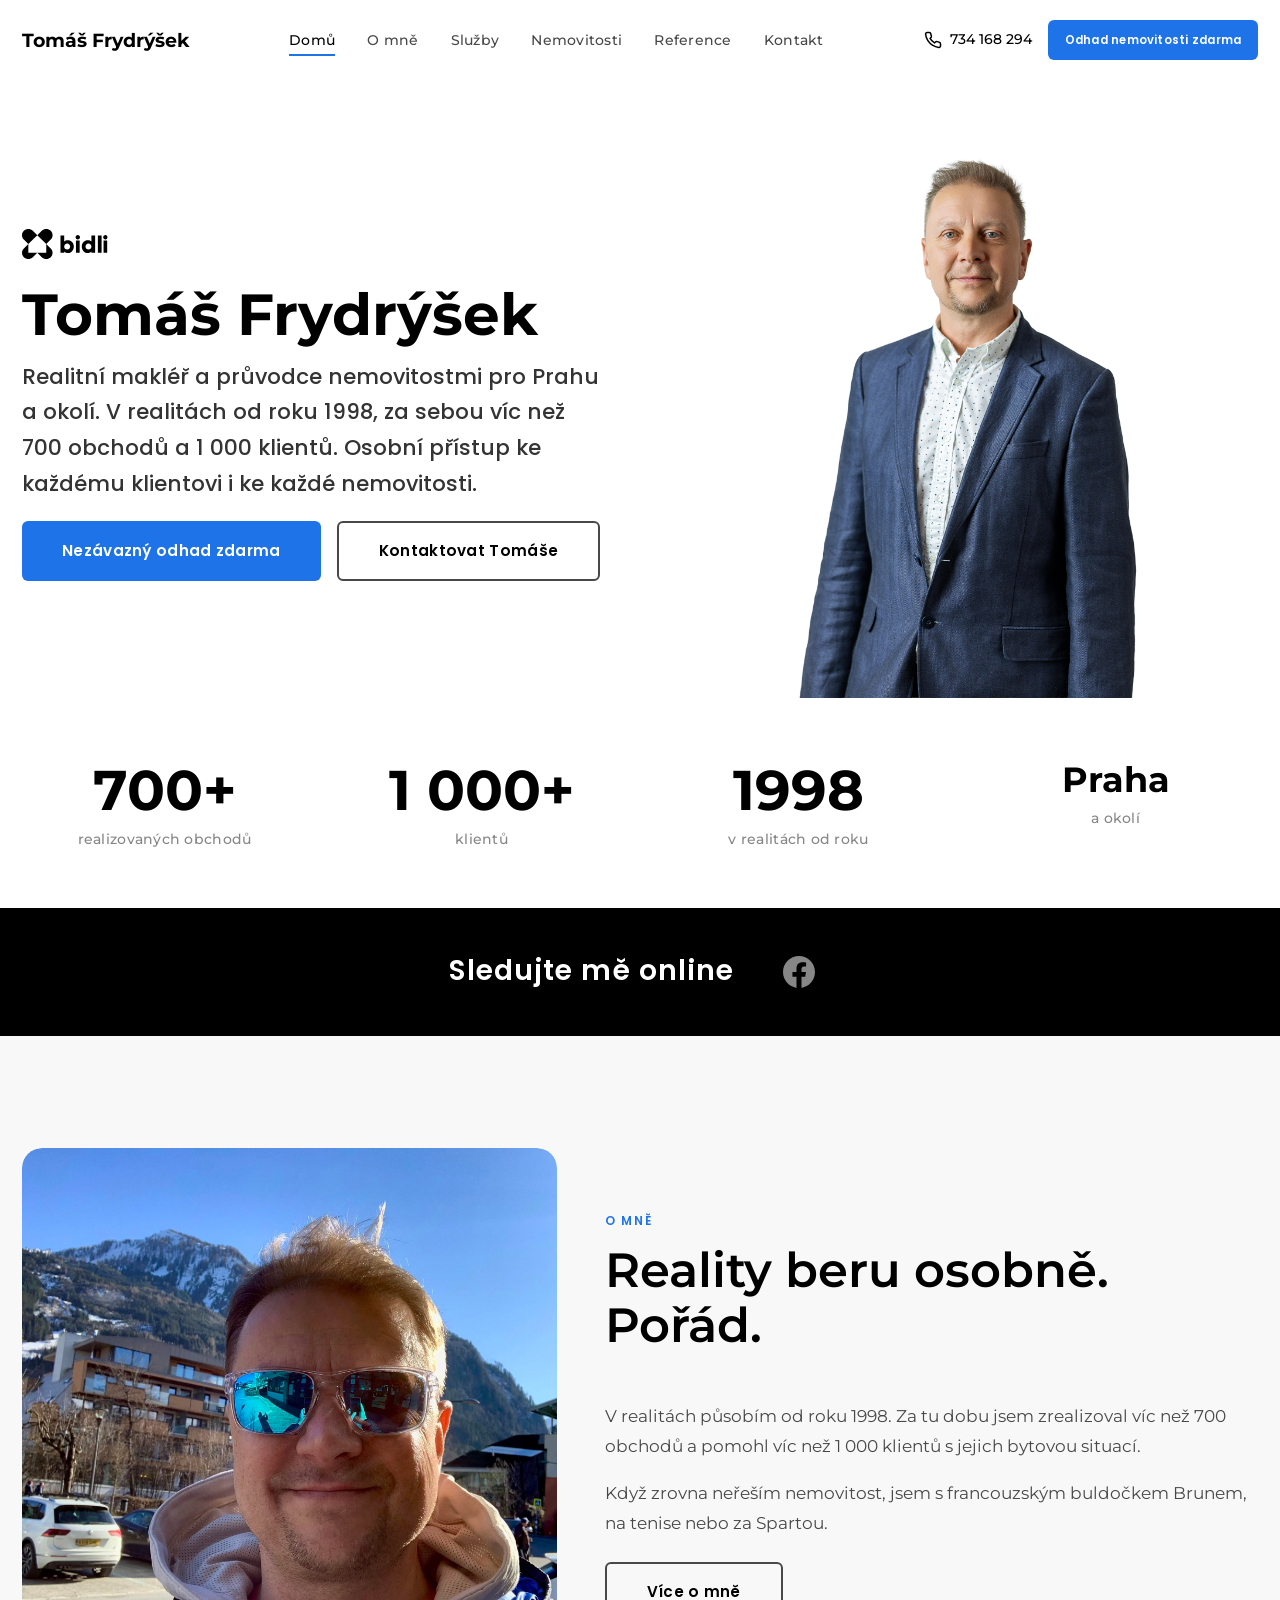
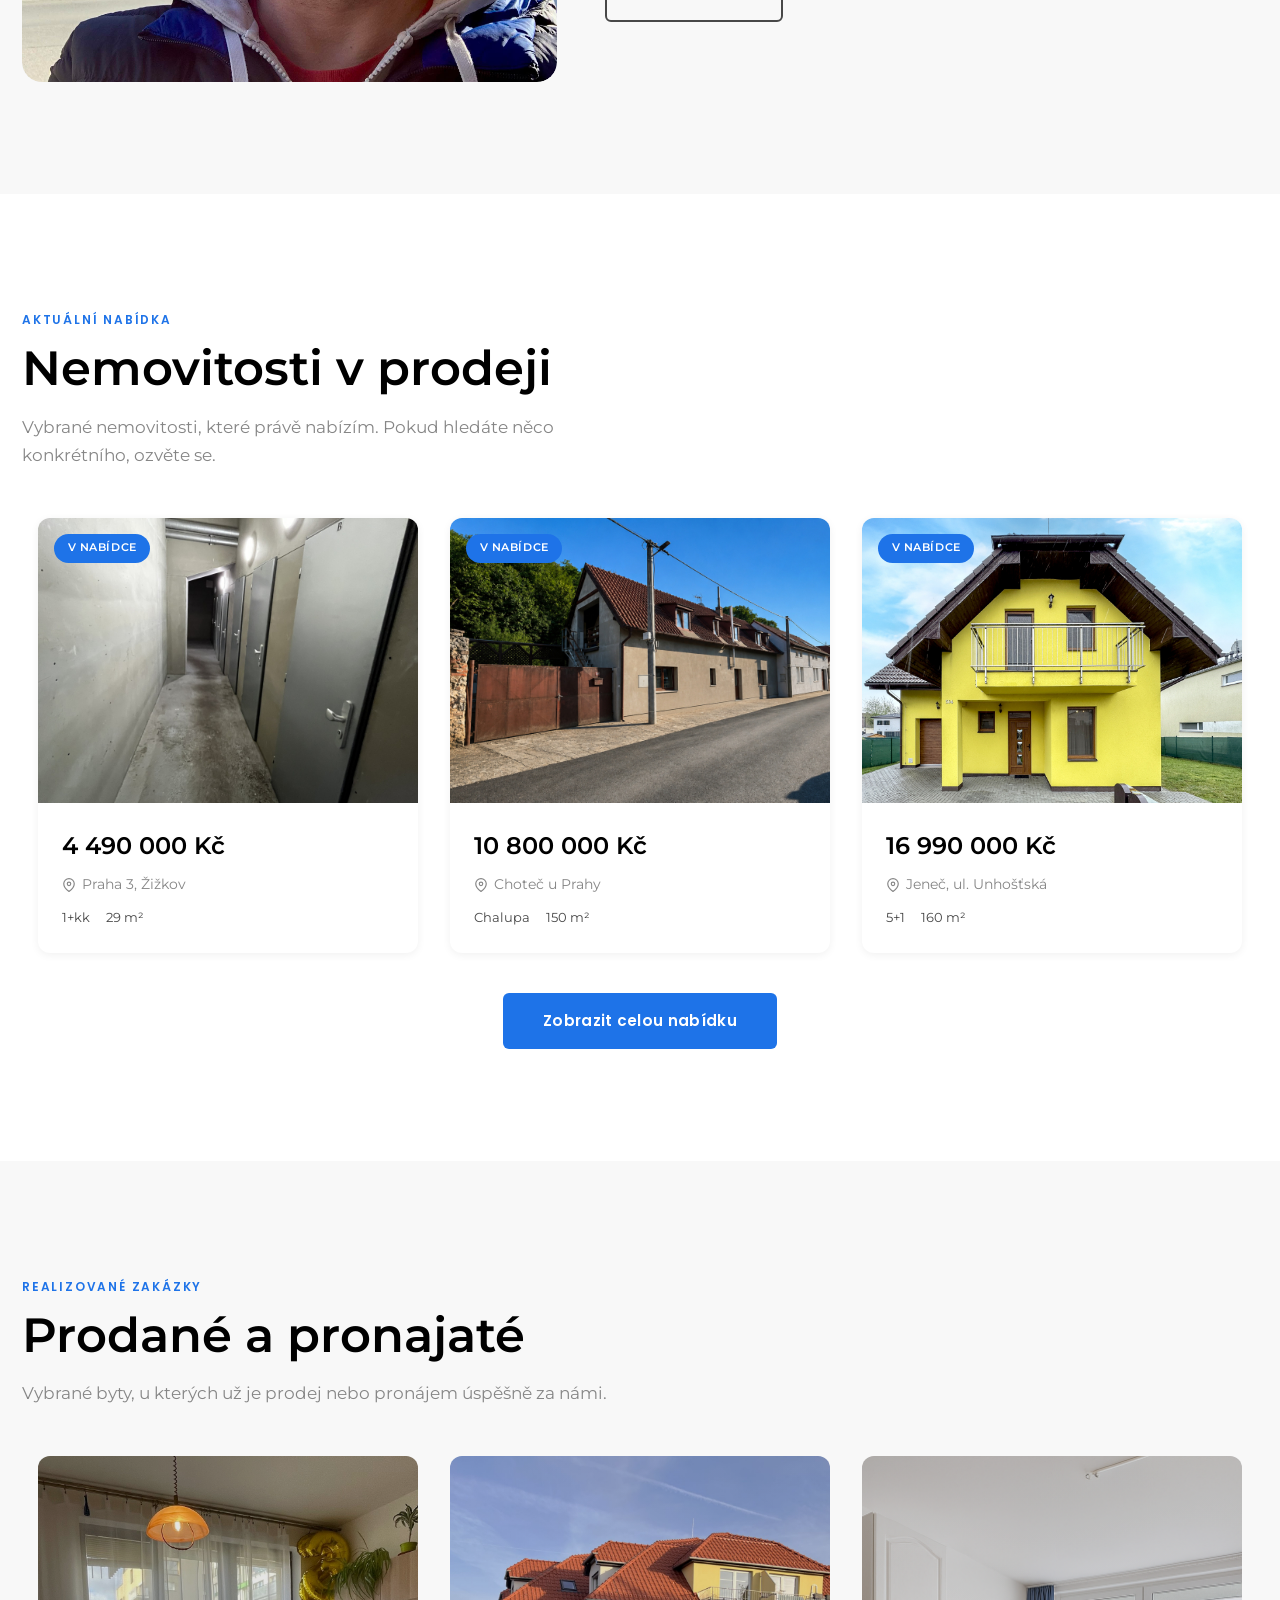
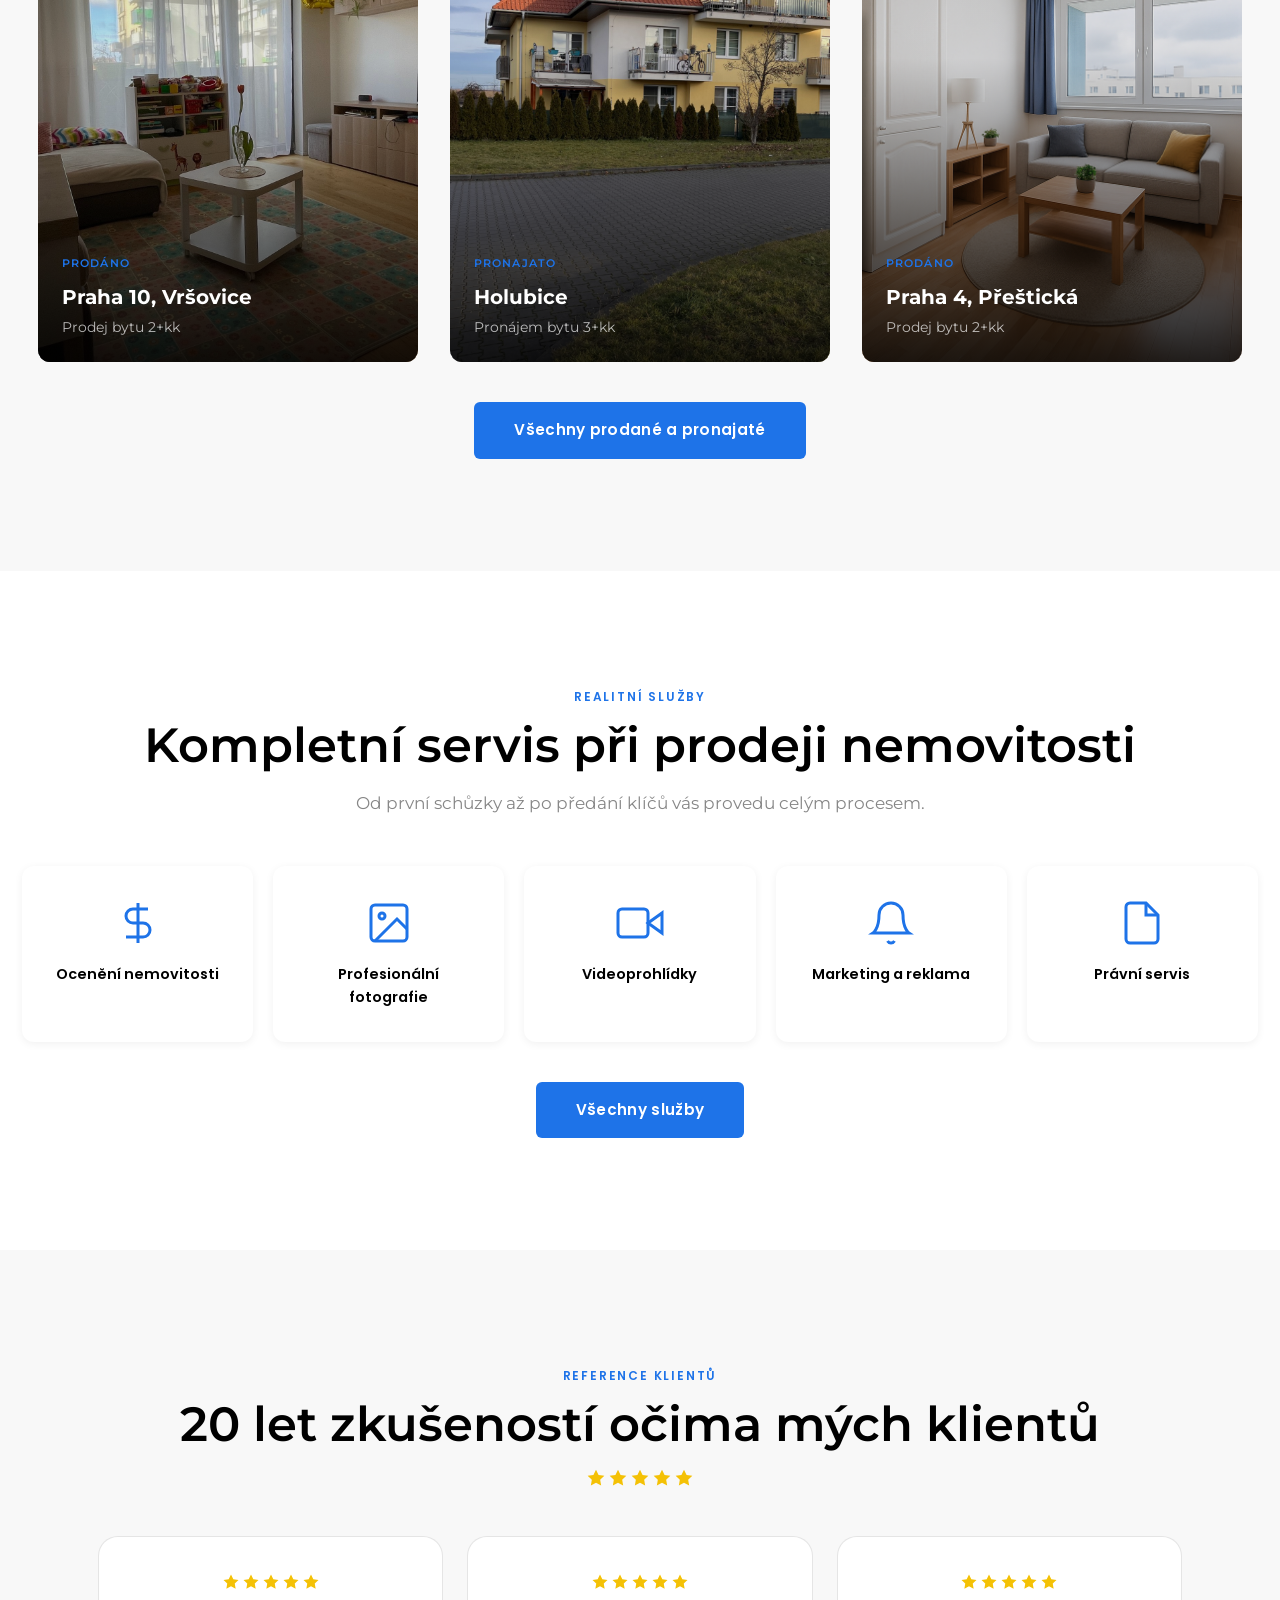
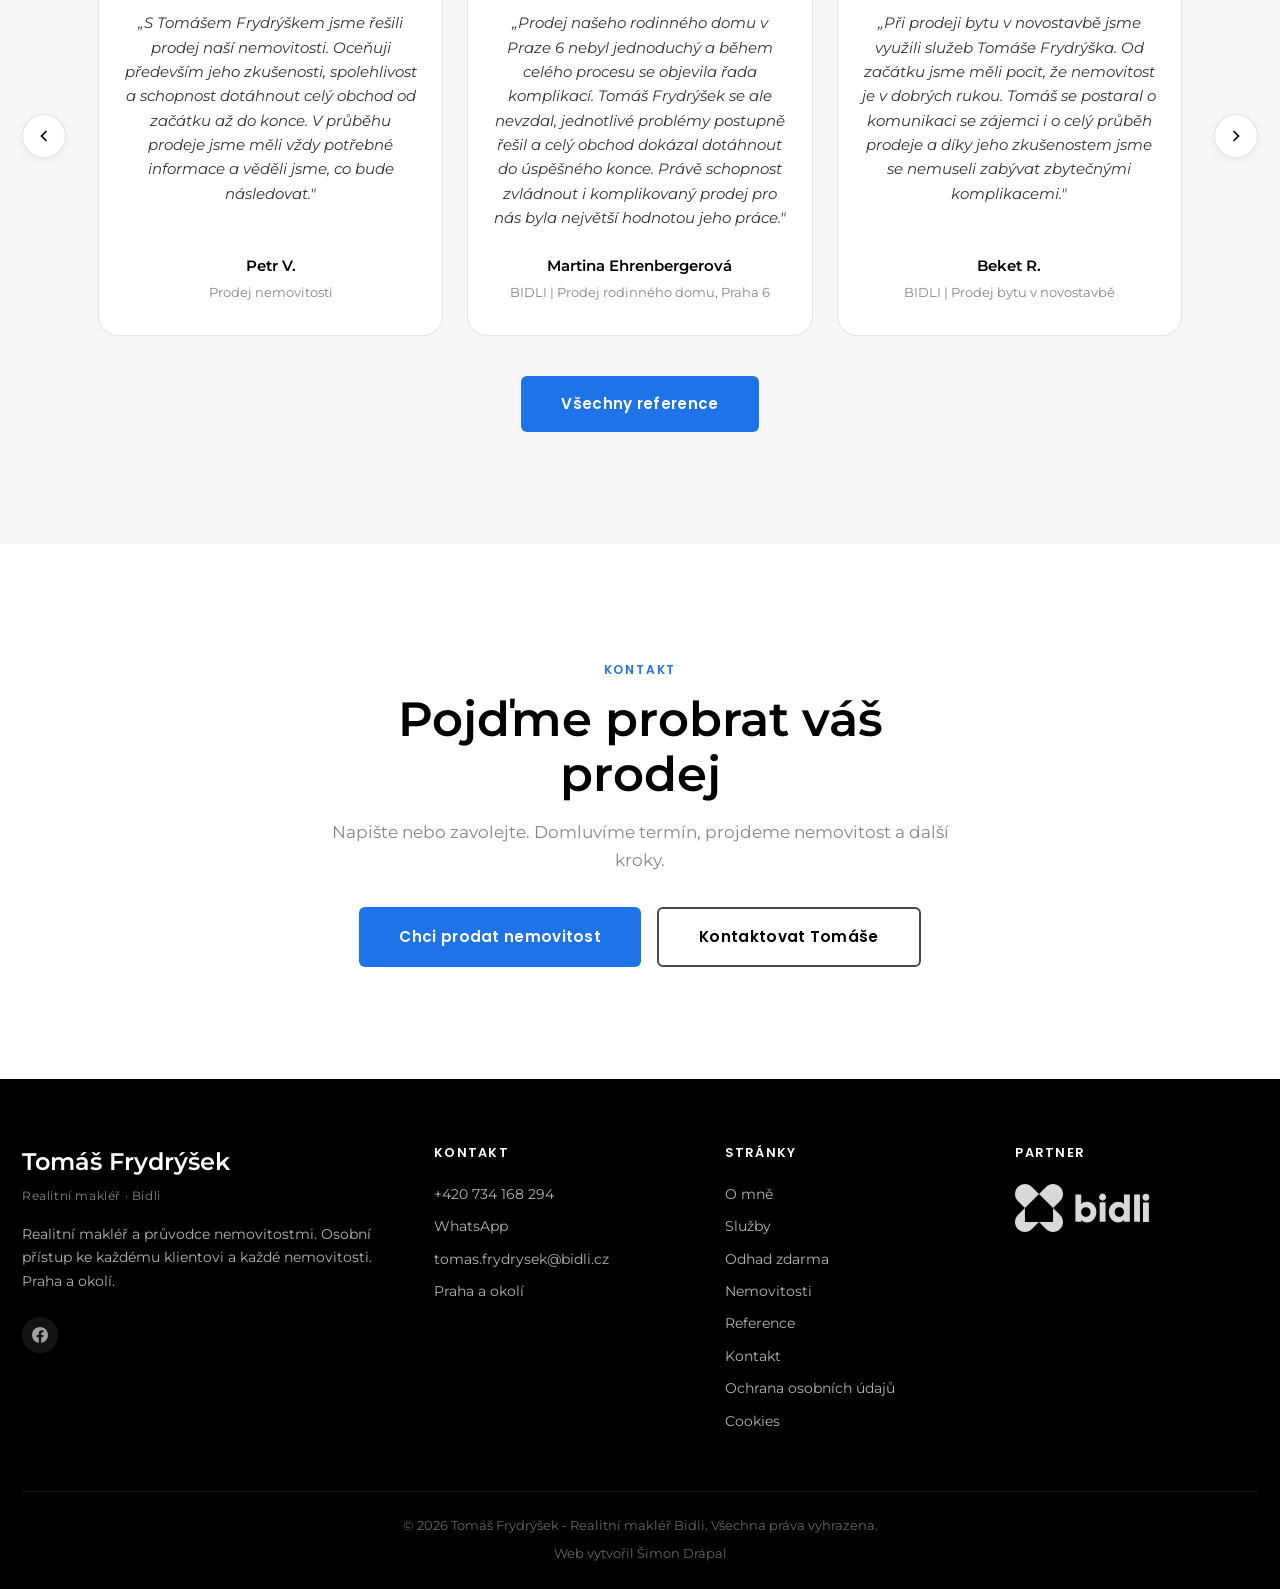
==== index.html @ c273c25b "nemovitosti od Tomáše + úvodní fotka + fotky tenis" ====
<!DOCTYPE html>
<html lang="cs">
<head>
  <meta charset="UTF-8">
  <meta name="viewport" content="width=device-width, initial-scale=1.0">
  <meta name="description" content="Tomáš Frydrýšek - realitní makléř pro Prahu a okolí. V realitách od roku 1998, více než 700 realizovaných obchodů a osobní přístup ke každému klientovi.">
  <title>Tomáš Frydrýšek | Realitní makléř Praha a okolí</title>
  <link rel="preconnect" href="https://fonts.googleapis.com">
  <link rel="preconnect" href="https://fonts.gstatic.com" crossorigin>
  <link href="https://fonts.googleapis.com/css2?family=Montserrat:wght@300;400;500;600;700&family=Poppins:wght@300;400;500;600&display=swap" rel="stylesheet">
  <link rel="stylesheet" href="css/style.css">
</head>
<body data-page="home">

  <a href="#main-content" class="skip-link">Přeskočit na obsah</a>
  <div id="site-header"></div>

  <main id="main-content">

    <section class="hero" id="hero" aria-label="Úvodní sekce">
      <div class="container hero__inner">
        <div class="hero__content">
          <a href="https://www.bidli.cz/specialista/tomas-frydrysek/13862" class="hero__partner reveal" target="_blank" rel="noopener noreferrer">
            <img src="images/logo-bidli-black.svg" alt="Bidli" class="hero__partner-logo" width="180" height="64" loading="eager">
          </a>
          <h1 class="hero__title reveal">Tomáš Frydrýšek</h1>
          <p class="hero__subtitle reveal">
            Realitní makléř a průvodce nemovitostmi pro Prahu a okolí.
            V realitách od roku 1998, za sebou víc než 700 obchodů a 1&nbsp;000 klientů.
            Osobní přístup ke každému klientovi i ke každé nemovitosti.
          </p>
          <div class="hero__cta reveal">
            <a href="odhad.html" class="btn btn--accent btn--lg">Nezávazný odhad zdarma</a>
            <a href="kontakt.html" class="btn btn--outline-dark btn--lg">Kontaktovat Tomáše</a>
          </div>
        </div>
        <div class="hero__video-wrap reveal">
          <img src="images/fotka_frydrysek_uvod_2.png" alt="Tomáš Frydrýšek, realitní makléř" class="hero__video" width="750" height="1140">
        </div>
      </div>
    </section>

    <section class="stats section" id="statistiky" aria-label="Zkušenosti">
      <div class="container">
        <div class="stats__grid">
          <div class="stats__item reveal"><span class="stats__number" data-target="700" data-suffix="+" aria-label="více než 700">700+</span><span class="stats__label">realizovaných obchodů</span></div>
          <div class="stats__item reveal"><span class="stats__number" data-target="1000" data-suffix="+" aria-label="více než 1 000">1&nbsp;000+</span><span class="stats__label">klientů</span></div>
          <div class="stats__item reveal"><span class="stats__number">1998</span><span class="stats__label">v realitách od roku</span></div>
          <div class="stats__item reveal"><span class="stats__number stats__number--text">Praha</span><span class="stats__label">a okolí</span></div>
        </div>
      </div>
    </section>

    <div class="social-bar" aria-label="Sociální sítě">
      <div class="container social-bar__inner">
        <span class="social-bar__label">Sledujte mě online</span>
        <div class="social-bar__links">
          <a href="https://www.facebook.com/Frydra" class="social-bar__link" target="_blank" rel="noopener noreferrer" aria-label="Facebook"><svg viewBox="0 0 24 24" fill="currentColor"><path d="M24 12.073c0-6.627-5.373-12-12-12s-12 5.373-12 12c0 5.99 4.388 10.954 10.125 11.854v-8.385H7.078v-3.47h3.047V9.43c0-3.007 1.792-4.669 4.533-4.669 1.312 0 2.686.235 2.686.235v2.953H15.83c-1.491 0-1.956.925-1.956 1.874v2.25h3.328l-.532 3.47h-2.796v8.385C19.612 23.027 24 18.062 24 12.073z"/></svg></a>
        </div>
      </div>
    </div>

    <section class="about section section--gray section-preview" aria-labelledby="preview-o-mne">
      <div class="container">
        <div class="preview-about">
          <div class="preview-about__image-wrap reveal">
            <img src="images/fotka_4.jpg" alt="Tomáš Frydrýšek" class="preview-about__image" loading="lazy" width="2048" height="2048">
          </div>
          <div>
            <div class="section-header reveal">
              <span class="section-tag">O mně</span>
              <h2 id="preview-o-mne" class="section-title">Reality beru osobně. Pořád.</h2>
            </div>
            <p class="preview-about__text reveal">V realitách působím od roku 1998. Za tu dobu jsem zrealizoval víc než 700 obchodů a pomohl víc než 1 000 klientů s jejich bytovou situací.</p>
            <p class="preview-about__text reveal">Když zrovna neřeším nemovitost, jsem s francouzským buldočkem Brunem, na tenise nebo za Spartou.</p>
            <div class="section-preview__footer reveal" style="justify-content:flex-start;margin-top:1.5rem;"><a href="o-mne.html" class="btn btn--outline-dark btn--lg">Více o mně</a></div>
          </div>
        </div>
      </div>
    </section>

    <section class="listings section section-preview" aria-labelledby="preview-nabidka">
      <div class="container">
        <div class="section-header reveal">
          <span class="section-tag">Aktuální nabídka</span>
          <h2 id="preview-nabidka" class="section-title">Nemovitosti v prodeji</h2>
          <p class="section-desc">Vybrané nemovitosti, které právě nabízím. Pokud hledáte něco konkrétního, ozvěte se.</p>
        </div>
        <div class="listings__grid" id="listings-grid" data-limit="3"></div>
        <div class="listings__loading" id="listings-loading" aria-hidden="true"><div class="spinner"></div><span>Načítám nabídku…</span></div>
        <div class="section-preview__footer reveal"><a href="nemovitosti.html#nabidka" class="btn btn--accent btn--lg">Zobrazit celou nabídku</a></div>
      </div>
    </section>

    <section class="deals section section--gray section-preview" aria-labelledby="preview-prodano">
      <div class="container">
        <div class="section-header reveal">
          <span class="section-tag">Realizované zakázky</span>
          <h2 id="preview-prodano" class="section-title">Prodané a pronajaté</h2>
          <p class="section-desc">Vybrané byty, u kterých už je prodej nebo pronájem úspěšně za námi.</p>
        </div>
        <div class="deals__grid" id="deals-grid" data-limit="3"></div>
        <div class="section-preview__footer reveal"><a href="nemovitosti.html#prodano" class="btn btn--accent btn--lg">Všechny prodané a pronajaté</a></div>
      </div>
    </section>

    <section class="services section section-preview" aria-labelledby="preview-sluzby">
      <div class="container">
        <div class="section-header section-header--center reveal">
          <span class="section-tag">Realitní služby</span>
          <h2 id="preview-sluzby" class="section-title">Kompletní servis při prodeji nemovitosti</h2>
          <p class="section-desc">Od první schůzky až po předání klíčů vás provedu celým procesem.</p>
        </div>
        <div class="services__grid services__grid--preview">
          <div class="service-card reveal"><div class="service-card__icon" aria-hidden="true"><svg viewBox="0 0 24 24" fill="none" stroke="currentColor" stroke-width="1.5"><path d="M12 2v20M17 5H9.5a3.5 3.5 0 0 0 0 7h5a3.5 3.5 0 0 1 0 7H6"/></svg></div><h3 class="service-card__title">Ocenění nemovitosti</h3></div>
          <div class="service-card reveal"><div class="service-card__icon" aria-hidden="true"><svg viewBox="0 0 24 24" fill="none" stroke="currentColor" stroke-width="1.5"><rect x="3" y="3" width="18" height="18" rx="2"/><circle cx="8.5" cy="8.5" r="1.5"/><path d="M21 15l-5-5L5 21"/></svg></div><h3 class="service-card__title">Profesionální fotografie</h3></div>
          <div class="service-card reveal"><div class="service-card__icon" aria-hidden="true"><svg viewBox="0 0 24 24" fill="none" stroke="currentColor" stroke-width="1.5"><polygon points="23 7 16 12 23 17 23 7"/><rect x="1" y="5" width="15" height="14" rx="2"/></svg></div><h3 class="service-card__title">Videoprohlídky</h3></div>
          <div class="service-card reveal"><div class="service-card__icon" aria-hidden="true"><svg viewBox="0 0 24 24" fill="none" stroke="currentColor" stroke-width="1.5"><path d="M18 8A6 6 0 0 0 6 8c0 7-3 9-3 9h18s-3-2-3-9"/><path d="M13.73 21a2 2 0 0 1-3.46 0"/></svg></div><h3 class="service-card__title">Marketing a reklama</h3></div>
          <div class="service-card reveal"><div class="service-card__icon" aria-hidden="true"><svg viewBox="0 0 24 24" fill="none" stroke="currentColor" stroke-width="1.5"><path d="M14 2H6a2 2 0 0 0-2 2v16a2 2 0 0 0 2 2h12a2 2 0 0 0 2-2V8z"/><polyline points="14 2 14 8 20 8"/></svg></div><h3 class="service-card__title">Právní servis</h3></div>
        </div>
        <div class="section-preview__footer reveal"><a href="sluzby.html" class="btn btn--accent btn--lg">Všechny služby</a></div>
      </div>
    </section>

    <section class="testimonials section section--gray section-preview" aria-labelledby="preview-reference">
      <div class="container">
        <div class="section-header section-header--center reveal">
          <span class="section-tag">Reference klientů</span>
          <h2 id="preview-reference" class="section-title">20 let zkušeností očima mých klientů</h2>
          <div class="testimonials__rating reveal">
            <div class="testimonials__stars" aria-hidden="true">
              <svg viewBox="0 0 24 24" fill="currentColor"><polygon points="12 2 15.09 8.26 22 9.27 17 14.14 18.18 21.02 12 17.77 5.82 21.02 7 14.14 2 9.27 8.91 8.26 12 2"/></svg>
              <svg viewBox="0 0 24 24" fill="currentColor"><polygon points="12 2 15.09 8.26 22 9.27 17 14.14 18.18 21.02 12 17.77 5.82 21.02 7 14.14 2 9.27 8.91 8.26 12 2"/></svg>
              <svg viewBox="0 0 24 24" fill="currentColor"><polygon points="12 2 15.09 8.26 22 9.27 17 14.14 18.18 21.02 12 17.77 5.82 21.02 7 14.14 2 9.27 8.91 8.26 12 2"/></svg>
              <svg viewBox="0 0 24 24" fill="currentColor"><polygon points="12 2 15.09 8.26 22 9.27 17 14.14 18.18 21.02 12 17.77 5.82 21.02 7 14.14 2 9.27 8.91 8.26 12 2"/></svg>
              <svg viewBox="0 0 24 24" fill="currentColor"><polygon points="12 2 15.09 8.26 22 9.27 17 14.14 18.18 21.02 12 17.77 5.82 21.02 7 14.14 2 9.27 8.91 8.26 12 2"/></svg>
            </div>
          </div>
        </div>
        <div class="testimonials__carousel reveal" id="testimonials-carousel">
          <button type="button" class="testimonials__nav-btn" aria-label="Předchozí reference" data-carousel-prev="testimonials"><svg viewBox="0 0 24 24" fill="none" stroke="currentColor" stroke-width="2" aria-hidden="true"><polyline points="15 18 9 12 15 6"/></svg></button>
          <div class="testimonials__viewport">
            <div class="testimonials__track" id="testimonials-track"></div>
          </div>
          <button type="button" class="testimonials__nav-btn" aria-label="Další reference" data-carousel-next="testimonials"><svg viewBox="0 0 24 24" fill="none" stroke="currentColor" stroke-width="2" aria-hidden="true"><polyline points="9 18 15 12 9 6"/></svg></button>
        </div>
        <div class="section-preview__footer reveal"><a href="reference.html" class="btn btn--accent btn--lg">Všechny reference</a></div>
      </div>
    </section>

    <section class="section home-cta" aria-labelledby="preview-kontakt">
      <div class="container">
        <div class="home-cta__inner reveal">
          <span class="section-tag">Kontakt</span>
          <h2 id="preview-kontakt" class="section-title">Pojďme probrat váš prodej</h2>
          <p class="home-cta__desc">Napište nebo zavolejte. Domluvíme termín, projdeme nemovitost a další kroky.</p>
          <div class="home-cta__actions">
            <a href="kontakt.html?zajem=prodat#formular" class="btn btn--accent btn--lg">Chci prodat nemovitost</a>
            <a href="kontakt.html" class="btn btn--outline-dark btn--lg">Kontaktovat Tomáše</a>
          </div>
        </div>
      </div>
    </section>

  </main>

  <div id="site-footer"></div>

  <div class="toast" id="toast" role="status" aria-live="polite" hidden></div>

  <script src="js/partials.js"></script>
  <script src="js/script.js" defer></script>
</body>
</html>
---- css/style.css ----
/* ==========================================================================
   Tomáš Frydrýšek - Realitní makléř
   Design System & Styles
   ========================================================================== */

/* --- CSS Custom Properties --- */
:root {
  /* Colors */
  --color-black: #000000;
  --color-dark: #171717;
  --color-gray-dark: #333333;
  --color-gray: #484848;
  --color-gray-light: #868686;
  --color-accent: #1E73E8;
  --color-accent-hover: #155FC7;
  --color-accent-rgb: 30, 115, 232;
  --color-on-accent: #FFFFFF;
  --color-stars: #F4C105;
  --color-white: #FFFFFF;
  --color-bg: #F8F8F8;

  /* Typography */
  --font-body: 'Montserrat', 'Poppins', -apple-system, BlinkMacSystemFont, sans-serif;
  --font-alt: 'Poppins', 'Montserrat', sans-serif;

  /* Spacing */
  --section-padding: clamp(4rem, 8.75vw, 7.875rem);
  --container-width: 1440px;
  --container-narrow: 960px;
  --container-padding: clamp(16px, 2.25vw, 22px);
  --gap: 1.5rem;

  /* Transitions */
  --transition: 0.3s cubic-bezier(0.4, 0, 0.2, 1);
  --transition-slow: 0.6s cubic-bezier(0.4, 0, 0.2, 1);

  /* Shadows */
  --shadow-sm: 0 2px 8px rgba(0, 0, 0, 0.06);
  --shadow-md: 0 8px 30px rgba(0, 0, 0, 0.1);
  --shadow-lg: 0 20px 60px rgba(0, 0, 0, 0.15);

  /* Border radius */
  --radius-sm: 6px;
  --radius-md: 12px;
  --radius-lg: 20px;

  /* Header height */
  --header-height: 80px;
}

/* --- Reset & Base --- */
*,
*::before,
*::after {
  box-sizing: border-box;
  margin: 0;
  padding: 0;
}

html {
  scroll-behavior: smooth;
  -webkit-text-size-adjust: 100%;
}

body {
  font-family: var(--font-body);
  font-size: 16px;
  line-height: 1.6;
  color: var(--color-gray-dark);
  background: var(--color-white);
  overflow-x: hidden;
  -webkit-font-smoothing: antialiased;
}

img {
  max-width: 100%;
  height: auto;
  display: block;
}

a {
  color: inherit;
  text-decoration: none;
}

button {
  font-family: inherit;
  cursor: pointer;
  border: none;
  background: none;
}

ul, ol {
  list-style: none;
}

/* --- Accessibility --- */
.skip-link {
  position: absolute;
  top: -100%;
  left: 1rem;
  z-index: 10000;
  padding: 0.75rem 1.5rem;
  background: var(--color-accent);
  color: var(--color-on-accent);
  font-weight: 600;
  border-radius: var(--radius-sm);
  transition: top var(--transition);
}

.skip-link:focus {
  top: 1rem;
}

:focus-visible {
  outline: 2px solid var(--color-accent);
  outline-offset: 3px;
}

/* --- Utility --- */
.container {
  width: 100%;
  max-width: var(--container-width);
  margin: 0 auto;
  padding: 0 var(--container-padding);
}

.container--narrow {
  max-width: var(--container-narrow);
}

.section {
  padding: var(--section-padding) 0;
}

.section--dark {
  background: var(--color-dark);
  color: var(--color-white);
}

.section--gray {
  background: var(--color-bg);
}

.section--accent-bg {
  background: linear-gradient(135deg, var(--color-bg) 0%, #f0f0f0 100%);
}

/* --- Typography --- */
.section-tag {
  display: inline-block;
  font-family: var(--font-alt);
  font-size: 0.75rem;
  font-weight: 600;
  letter-spacing: 0.15em;
  text-transform: uppercase;
  color: var(--color-accent);
  margin-bottom: 0.75rem;
}

.section-tag--light {
  color: var(--color-accent);
}

.section-title {
  font-family: var(--font-body);
  font-size: clamp(2rem, 4vw, 3rem);
  font-weight: 600;
  line-height: 1.15;
  color: var(--color-black);
  margin-bottom: 1rem;
}

.section-title--light {
  color: var(--color-white);
}

.section-desc {
  font-size: 1.05rem;
  color: var(--color-gray-light);
  max-width: 600px;
  line-height: 1.7;
}

.section-desc--light {
  color: rgba(255, 255, 255, 0.7);
}

.section-header {
  margin-bottom: 3rem;
}

.section-header--center {
  text-align: center;
}

.section-header--center .section-desc {
  margin: 0 auto;
}

/* --- Buttons --- */
.btn {
  display: inline-flex;
  align-items: center;
  justify-content: center;
  gap: 0.5rem;
  font-family: var(--font-alt);
  font-weight: 600;
  font-size: 0.9rem;
  letter-spacing: 0.02em;
  padding: 0.875rem 2rem;
  border-radius: var(--radius-sm);
  transition: all var(--transition);
  white-space: nowrap;
}

.btn--accent {
  background: var(--color-accent);
  color: var(--color-on-accent);
}

.btn--accent:hover {
  background: var(--color-accent-hover);
  transform: translateY(-2px);
  box-shadow: 0 8px 25px rgba(var(--color-accent-rgb), 0.35);
}

.btn--outline {
  background: transparent;
  color: var(--color-white);
  border: 2px solid rgba(255, 255, 255, 0.4);
}

.btn--outline:hover {
  border-color: var(--color-white);
  background: rgba(255, 255, 255, 0.1);
}

.btn--outline-dark {
  background: transparent;
  color: var(--color-black);
  border: 2px solid var(--color-gray);
}

.btn--outline-dark:hover {
  border-color: var(--color-black);
  background: var(--color-bg);
}

.btn--sm {
  padding: 0.625rem 1.25rem;
  font-size: 0.8rem;
}

.btn--lg {
  padding: 1rem 2.5rem;
  font-size: 0.95rem;
}

.btn--full {
  width: 100%;
}

/* --- Reveal Animations --- */
.reveal {
  opacity: 0;
  transform: translateY(30px);
  transition: opacity 0.8s ease, transform 0.8s ease;
}

.reveal.visible {
  opacity: 1;
  transform: translateY(0);
}

/* ==========================================================================
   HEADER
   ========================================================================== */
.header {
  position: fixed;
  top: 0;
  left: 0;
  right: 0;
  z-index: 1000;
  height: var(--header-height);
  transition: background var(--transition), box-shadow var(--transition);
}

.header.scrolled {
  background: rgba(255, 255, 255, 0.92);
  backdrop-filter: blur(12px);
  -webkit-backdrop-filter: blur(12px);
  box-shadow: 0 2px 20px rgba(0, 0, 0, 0.08);
}

.header__inner {
  display: flex;
  align-items: center;
  justify-content: space-between;
  height: 100%;
}

.header__logo {
  display: flex;
  align-items: center;
  gap: 0.75rem;
  color: var(--color-black);
  transition: color var(--transition);
}

.header__logo-img {
  display: block;
  height: 48px;
  width: auto;
  flex-shrink: 0;
}

.header__logo-text {
  display: block;
  line-height: 1.15;
  font-family: var(--font-body);
  font-size: clamp(0.95rem, 1.6vw, 1.2rem);
  font-weight: 700;
  color: var(--color-black);
  white-space: nowrap;
  transition: color var(--transition);
}

.header__logo-line {
  display: block;
}

.header__logo-accent {
  color: var(--color-accent);
}

.nav__list {
  display: flex;
  gap: 2rem;
}

.nav__link {
  font-size: 0.85rem;
  font-weight: 500;
  color: var(--color-gray);
  letter-spacing: 0.02em;
  transition: color var(--transition);
  position: relative;
}

.nav__link::after {
  content: '';
  position: absolute;
  bottom: -8px;
  left: 0;
  width: 0;
  height: 2px;
  background: var(--color-accent);
  transition: width var(--transition);
}

.nav__link:hover,
.nav__link.active {
  color: var(--color-black);
}

.nav__link:hover::after,
.nav__link.active::after {
  width: 100%;
}

.header__actions {
  display: flex;
  align-items: center;
  gap: 1rem;
  flex-shrink: 0;
}

.header__estimate {
  white-space: nowrap;
  font-size: 0.72rem;
  letter-spacing: 0.02em;
  padding: 0.65rem 1.05rem;
}

.header__phone {
  display: flex;
  align-items: center;
  gap: 0.5rem;
  color: var(--color-black);
  font-size: 0.85rem;
  font-weight: 500;
  transition: color var(--transition);
}

.header__phone:hover {
  color: var(--color-accent);
}

.header__burger {
  display: none;
  flex-direction: column;
  gap: 5px;
  width: 28px;
  padding: 4px 0;
}

.header__burger span {
  display: block;
  width: 100%;
  height: 2px;
  background: var(--color-black);
  transition: all var(--transition);
  transform-origin: center;
}

.header__burger.active span:nth-child(1) {
  transform: translateY(7px) rotate(45deg);
}

.header__burger.active span:nth-child(2) {
  opacity: 0;
}

.header__burger.active span:nth-child(3) {
  transform: translateY(-7px) rotate(-45deg);
}

/* ==========================================================================
   HERO
   ========================================================================== */
.hero {
  position: relative;
  min-height: 0;
  display: flex;
  align-items: center;
  background: var(--color-white);
  padding: calc(var(--header-height) + 2rem) 0 1.25rem;
}

.hero__inner {
  display: grid;
  grid-template-columns: 1fr 1fr;
  gap: clamp(2rem, 5vw, 4rem);
  align-items: center;
}

.hero__video-wrap {
  position: relative;
  justify-self: center;
  max-width: 100%;
}

.hero__video {
  width: auto;
  height: auto;
  max-height: min(78vh, 660px);
  max-width: 100%;
  display: block;
}

.hero__content {
  text-align: left;
  color: var(--color-black);
}

.hero__partner {
  display: flex;
  align-items: center;
  margin-bottom: clamp(16px, 1.875vw, 27px);
}

.hero__partner-logo {
  height: clamp(24px, 2.4vw, 32px);
  width: auto;
  max-width: min(100%, 160px);
  display: block;
}

.hero__title {
  font-family: var(--font-body);
  font-size: clamp(2.25rem, 4.5vw, 3.75rem);
  font-weight: 700;
  line-height: 1.1;
  margin-bottom: 0.75rem;
  color: var(--color-black);
}

.hero__title-accent {
  color: var(--color-accent);
}

.hero__subtitle {
  font-family: var(--font-alt);
  font-size: clamp(1.05rem, 2vw, 1.35rem);
  font-weight: 500;
  color: var(--color-gray-dark);
  margin-bottom: 1.25rem;
  line-height: 1.65;
  max-width: 620px;
}

.hero__desc {
  font-size: clamp(0.95rem, 1.5vw, 1.05rem);
  color: var(--color-gray-light);
  max-width: 620px;
  margin: 0 0 2.5rem;
  line-height: 1.7;
}

.hero__cta {
  display: flex;
  gap: 1rem;
  justify-content: flex-start;
  flex-wrap: wrap;
}

/* ==========================================================================
   PAGE HERO (subpages)
   ========================================================================== */
.page-inner .header {
  background: rgba(255, 255, 255, 0.92);
  backdrop-filter: blur(12px);
  -webkit-backdrop-filter: blur(12px);
  box-shadow: 0 2px 20px rgba(0, 0, 0, 0.06);
}

.page-inner .header.scrolled {
  background: rgba(255, 255, 255, 0.92);
  box-shadow: 0 2px 20px rgba(0, 0, 0, 0.1);
}

.page-hero {
  padding: calc(var(--header-height) + 3rem) 0 3rem;
  background: var(--color-white);
}

.page-hero__title {
  font-family: var(--font-body);
  font-size: clamp(2rem, 4vw, 3rem);
  font-weight: 700;
  color: var(--color-black);
  margin-bottom: 0.75rem;
}

.page-hero__desc {
  font-size: 1.05rem;
  color: var(--color-gray-light);
  max-width: 640px;
  line-height: 1.7;
}

.page-hero--dark {
  background: var(--color-dark);
}

.page-hero--dark .page-hero__title {
  color: var(--color-white);
}

.page-hero--dark .page-hero__desc {
  color: rgba(255, 255, 255, 0.7);
}

.page-hero + .section {
  padding-top: 1.5rem;
}

.page-hero:has(+ .section) {
  padding-bottom: 1.5rem;
}

.page-hero:has(+ .page-placeholder),
.page-hero:has(+ .page-canvas) {
  padding-bottom: 1.5rem;
}

.page-hero .section-tag {
  display: inline-block;
  margin-bottom: 1rem;
}

.visually-hidden {
  position: absolute;
  width: 1px;
  height: 1px;
  padding: 0;
  margin: -1px;
  overflow: hidden;
  clip: rect(0, 0, 0, 0);
  white-space: nowrap;
  border: 0;
}

.page-placeholder {
  height: 400px;
  background: var(--color-bg);
}

.page-canvas {
  height: 800px;
  background: var(--color-white);
}

/* ==========================================================================
   SECTION PREVIEW (homepage teasers)
   ========================================================================== */
.section-preview__footer {
  display: flex;
  justify-content: center;
  margin-top: 2.5rem;
}

.preview-about {
  display: grid;
  grid-template-columns: 0.9fr 1.1fr;
  gap: 3rem;
  align-items: center;
}

.preview-about__image-wrap {
  max-height: 560px;
  overflow: hidden;
  border-radius: var(--radius-lg);
}

.preview-about__image {
  width: 100%;
  height: 100%;
  max-height: 560px;
  object-fit: cover;
  object-position: center top;
  border-radius: var(--radius-lg);
  box-shadow: var(--shadow-lg);
}

.preview-about__text {
  font-size: 1.05rem;
  color: var(--color-gray);
  line-height: 1.8;
  margin-bottom: 1rem;
}

.preview-contact {
  display: grid;
  grid-template-columns: repeat(3, 1fr);
  gap: 1.5rem;
  margin-bottom: 2rem;
}

.preview-contact__item {
  background: var(--color-bg);
  border-radius: var(--radius-md);
  padding: 1.75rem;
  text-align: center;
}

.preview-contact__item svg {
  width: 28px;
  height: 28px;
  color: var(--color-accent);
  margin: 0 auto 1rem;
}

.preview-contact__label {
  font-size: 0.75rem;
  font-weight: 600;
  letter-spacing: 0.1em;
  text-transform: uppercase;
  color: var(--color-gray-light);
  margin-bottom: 0.35rem;
}

.preview-contact__value {
  font-weight: 600;
  color: var(--color-black);
}

.preview-contact__value a:hover {
  color: var(--color-accent);
}

/* ==========================================================================
   CONTACT PAGE
   ========================================================================== */
.page-hero.page-hero--dark {
  padding-top: calc(var(--header-height) + clamp(3rem, 5vw, 4.5rem));
}

.page-hero:has(+ .contact-page) {
  padding-bottom: clamp(3rem, 5vw, 4.5rem);
}

.page-hero + .contact-page {
  padding-top: clamp(4rem, 7vw, 6.5rem);
  padding-bottom: clamp(4rem, 7vw, 6.5rem);
}

.contact-page .container {
  max-width: min(1180px, 100%);
}

.contact-split {
  display: grid;
  grid-template-columns: minmax(0, 1fr) minmax(0, 1.1fr);
  gap: clamp(2.5rem, 6vw, 5rem);
  align-items: stretch;
}

.contact-info {
  display: flex;
  flex-direction: column;
  gap: clamp(2rem, 4vw, 3rem);
  padding: clamp(0.5rem, 2vw, 1.5rem) clamp(0.5rem, 3vw, 2rem) clamp(0.5rem, 2vw, 1.5rem) 0;
}

.contact-info__intro {
  padding-bottom: 0.25rem;
}

.contact-info__name {
  font-family: var(--font-body);
  font-size: clamp(1.85rem, 3.2vw, 2.5rem);
  font-weight: 700;
  color: var(--color-black);
  margin: 0 0 0.65rem;
  line-height: 1.15;
}

.contact-info__role {
  font-size: 1.05rem;
  color: var(--color-gray-light);
  margin: 0;
  line-height: 1.6;
}

.contact-actions {
  display: grid;
  grid-template-columns: 1fr 1fr;
  gap: 0.85rem;
}

.contact-action {
  display: flex;
  flex-direction: column;
  align-items: flex-start;
  gap: 0.35rem;
  padding: 1.1rem 1.15rem;
  border-radius: var(--radius-md);
  text-decoration: none;
  transition: transform var(--transition), box-shadow var(--transition), background-color var(--transition);
}

.contact-action svg {
  width: 22px;
  height: 22px;
}

.contact-action span {
  font-size: 0.78rem;
  font-weight: 500;
  letter-spacing: 0.02em;
  opacity: 0.8;
}

.contact-action strong {
  font-size: 0.95rem;
  font-weight: 700;
  line-height: 1.3;
  color: inherit;
}

.contact-action:hover {
  transform: translateY(-2px);
  box-shadow: var(--shadow-md);
}

.contact-action--phone {
  background: var(--color-accent);
  color: var(--color-on-accent);
}

.contact-action--phone:hover {
  background: var(--color-accent-hover);
}

.contact-action--whatsapp {
  background: #25D366;
  color: #fff;
}

.contact-action--whatsapp:hover {
  background: #1EBE57;
}

.contact-info__details {
  display: flex;
  flex-direction: column;
  gap: 0.85rem;
}

.contact-info__detail {
  display: block;
  font-size: clamp(1.05rem, 2vw, 1.2rem);
  line-height: 1.5;
  color: var(--color-black);
  font-weight: 600;
  transition: color var(--transition);
}

.contact-info__detail:hover {
  color: var(--color-accent);
}

.contact-info__address {
  font-size: 1rem;
  color: var(--color-gray);
  line-height: 1.7;
  margin: 0;
}

.contact-info__group {
  display: flex;
  flex-direction: column;
  gap: 1rem;
}

.contact-info__social-label {
  margin-bottom: 0;
}

.contact-info__social {
  display: flex;
  flex-wrap: wrap;
  gap: 0.85rem;
}

.contact-info__partner-block {
  margin-top: auto;
  padding-top: clamp(0.5rem, 2vw, 1rem);
}

.contact-info__partner {
  display: inline-block;
  line-height: 0;
  opacity: 0.9;
  transition: opacity var(--transition);
}

.contact-info__partner:hover {
  opacity: 1;
}

.contact-info__partner img {
  display: block;
  width: auto;
  height: auto;
  max-height: clamp(64px, 11vw, 96px);
  max-width: min(300px, 90vw);
}

.contact-info__partner-note {
  margin: 1.5rem 0 0;
  font-size: 0.92rem;
  color: var(--color-gray-light);
  line-height: 1.65;
  max-width: 36ch;
}

.contact-info__partner-note a {
  color: var(--color-black);
  font-weight: 500;
}

.contact-info__partner-note a:hover {
  color: var(--color-accent);
}

.contact-panel {
  border-radius: var(--radius-lg);
  padding: clamp(2.5rem, 5vw, 3.5rem);
  background: linear-gradient(145deg, var(--color-dark) 0%, #0d0d0d 100%);
  color: var(--color-white);
  border: 1px solid rgba(255, 255, 255, 0.08);
  box-shadow: var(--shadow-lg);
  display: flex;
  flex-direction: column;
  justify-content: center;
  min-height: 100%;
  scroll-margin-top: calc(var(--header-height) + 1.25rem);
}

.contact-panel__title {
  font-family: var(--font-body);
  font-size: clamp(1.35rem, 2.5vw, 1.6rem);
  font-weight: 600;
  color: var(--color-white);
  margin: 0 0 2rem;
}

.contact-input {
  width: 100%;
  padding: 1.05rem 1.2rem;
  border-radius: var(--radius-md);
  border: 1px solid rgba(255, 255, 255, 0.2);
  background: rgba(0, 0, 0, 0.25);
  color: var(--color-white);
  font-family: var(--font-body);
  font-size: 0.95rem;
  margin-bottom: 1.15rem;
  transition: border-color var(--transition);
}

.contact-input::placeholder {
  color: rgba(255, 255, 255, 0.45);
}

.contact-input:focus {
  outline: none;
  border-color: var(--color-accent);
}

.contact-input.error {
  border-color: #e74c3c;
}

.contact-input--area {
  resize: vertical;
  min-height: 140px;
}

.contact-intent {
  border: 0;
  margin: 0 0 1.35rem;
  padding: 0;
  min-width: 0;
}

.contact-intent__legend {
  float: none;
  width: 100%;
  padding: 0;
  font-size: 0.92rem;
  font-weight: 600;
  color: rgba(255, 255, 255, 0.9);
  margin-bottom: 0.85rem;
}

.contact-intent__grid {
  display: grid;
  grid-template-columns: 1fr 1fr;
  gap: 0.65rem;
}

.contact-intent__option {
  display: block;
  cursor: pointer;
}

.contact-intent__option input {
  position: absolute;
  opacity: 0;
  pointer-events: none;
}

.contact-intent__option span {
  display: flex;
  align-items: center;
  justify-content: center;
  min-height: 3.1rem;
  padding: 0.7rem 0.75rem;
  border-radius: var(--radius-sm);
  border: 1px solid rgba(255, 255, 255, 0.22);
  background: rgba(0, 0, 0, 0.22);
  color: var(--color-white);
  font-size: 0.88rem;
  font-weight: 600;
  text-align: center;
  transition: border-color var(--transition), background-color var(--transition), color var(--transition);
}

.contact-intent__option:hover span {
  border-color: rgba(255, 255, 255, 0.45);
}

.contact-intent__option:has(:checked) span,
.contact-intent__option input:focus-visible + span {
  border-color: var(--color-accent);
  background: rgba(var(--color-accent-rgb), 0.22);
}

.contact-intent.error .contact-intent__option span {
  border-color: #e74c3c;
}

.contact-intent__hint {
  margin: 0.85rem 0 0;
  font-size: 0.82rem;
  line-height: 1.55;
  color: rgba(255, 255, 255, 0.7);
}

.contact-intent__hint a {
  color: var(--color-white);
  text-decoration: underline;
}

.contact-consent {
  display: flex;
  align-items: flex-start;
  gap: 0.75rem;
  margin: 0.15rem 0 0.35rem;
  color: rgba(255, 255, 255, 0.72);
  font-size: 0.82rem;
  line-height: 1.5;
  cursor: pointer;
}

.contact-consent input {
  margin-top: 0.2rem;
  flex-shrink: 0;
  accent-color: var(--color-accent);
}

.contact-consent a {
  color: var(--color-white);
  text-decoration: underline;
}

.contact-consent.error {
  color: #ffb4ab;
}

.contact-form__submit {
  width: 100%;
  margin-top: 0.75rem;
}

.contact-map-section {
  padding-top: clamp(4rem, 7vw, 6.5rem);
  padding-bottom: clamp(4rem, 7vw, 6.5rem);
}

.contact-map-section .section-header {
  margin-bottom: clamp(2rem, 4vw, 3rem);
}

.contact-map {
  border-radius: var(--radius-lg);
  overflow: hidden;
  border: 1px solid rgba(0, 0, 0, 0.08);
  box-shadow: var(--shadow-sm);
  min-height: clamp(320px, 45vw, 420px);
  max-width: 1040px;
  margin: 0 auto;
}

.contact-map iframe {
  display: block;
  width: 100%;
  height: 100%;
  min-height: clamp(320px, 45vw, 420px);
  border: 0;
}

.home-cta__inner {
  text-align: center;
  max-width: 640px;
  margin: 0 auto;
}

.home-cta__inner .section-title {
  margin-bottom: 1rem;
}

.home-cta__desc {
  font-size: 1.05rem;
  color: var(--color-gray-light);
  line-height: 1.7;
  margin-bottom: 2rem;
}

.home-cta__actions {
  display: flex;
  gap: 1rem;
  justify-content: center;
  flex-wrap: wrap;
}

.services__grid--preview {
  grid-template-columns: repeat(auto-fill, minmax(180px, 1fr));
}

/* ==========================================================================
   SOCIAL BAR
   ========================================================================== */
.social-bar {
  background: var(--color-black);
  padding: 2rem 0;
}

.social-bar__inner {
  display: flex;
  align-items: center;
  justify-content: center;
  gap: 2rem;
  flex-wrap: wrap;
}

.social-bar__label {
  font-family: var(--font-alt);
  font-size: clamp(1.25rem, 2.5vw, 1.75rem);
  font-weight: 600;
  letter-spacing: 0.04em;
  text-transform: none;
  color: var(--color-white);
}

.social-bar__links {
  display: flex;
  gap: 1rem;
}

.social-bar__link {
  display: flex;
  align-items: center;
  justify-content: center;
  width: 64px;
  height: 64px;
  color: var(--color-gray-light);
  transition: all var(--transition);
}

.social-bar__link svg {
  width: 32px;
  height: 32px;
}

.social-bar__link:hover {
  color: var(--color-accent);
  transform: translateY(-3px);
}

/* ==========================================================================
   STATISTICS
   ========================================================================== */
.stats {
  background: var(--color-white);
  padding: 1.25rem 0 2rem;
}

.stats__grid {
  display: grid;
  grid-template-columns: repeat(4, 1fr);
  gap: 2rem;
  text-align: center;
}

.stats__item {
  padding: 1.5rem;
}

.stats__number {
  display: block;
  font-family: var(--font-body);
  font-size: clamp(2.5rem, 5vw, 3.5rem);
  font-weight: 700;
  color: var(--color-black);
  line-height: 1;
  margin-bottom: 0.5rem;
}

.stats__label {
  font-size: 0.85rem;
  font-weight: 500;
  color: var(--color-gray-light);
  text-transform: lowercase;
  letter-spacing: 0.02em;
}

/* ==========================================================================
   CTA CARDS (Chci odhad / Chci prodat)
   ========================================================================== */
.cta-cards {
  background: var(--color-white);
  padding: 0 0 4rem;
}

.social-bar + .cta-cards {
  padding-top: clamp(3.5rem, 6vw, 5.5rem);
}

.cta-cards__grid {
  display: grid;
  grid-template-columns: repeat(2, 1fr);
  gap: 1rem;
  width: 78%;
  margin: 0 auto;
}

.cta-card {
  position: relative;
  display: block;
  aspect-ratio: 1 / 1;
  border-radius: var(--radius-lg);
  overflow: hidden;
}

.cta-card::after {
  content: '';
  position: absolute;
  inset: 0;
  background: linear-gradient(
    to top,
    rgba(0, 0, 0, 0.55) 0%,
    rgba(0, 0, 0, 0.15) 45%,
    transparent 70%
  );
  pointer-events: none;
  z-index: 1;
}

.cta-card:hover .cta-card__image {
  transform: scale(1.05);
}

.cta-card__image {
  position: absolute;
  inset: 0;
  width: 100%;
  height: 100%;
  object-fit: cover;
  transition: transform var(--transition-slow);
}

.cta-card__overlay {
  position: absolute;
  bottom: 0;
  left: 0;
  right: 0;
  z-index: 2;
  padding: clamp(0.85rem, 2vw, 1.35rem);
}

.cta-card__title {
  font-family: var(--font-body);
  font-size: clamp(1.05rem, 2vw, 1.4rem);
  font-weight: 700;
  color: var(--color-white);
  margin-bottom: 0.35rem;
  line-height: 1.2;
  text-shadow: 0 2px 12px rgba(0, 0, 0, 0.35);
}

.cta-card__desc {
  font-size: clamp(0.85rem, 1.3vw, 0.95rem);
  color: rgba(255, 255, 255, 0.92);
  line-height: 1.45;
  text-shadow: 0 1px 8px rgba(0, 0, 0, 0.35);
}

/* ==========================================================================
   LISTINGS
   ========================================================================== */
.property-view-tabs {
  display: flex;
  gap: 0.5rem;
  margin-bottom: 2.5rem;
  padding: 0.35rem;
  background: var(--color-bg);
  border-radius: 50px;
  width: fit-content;
  max-width: 100%;
}

.property-view-tab {
  font-family: var(--font-body);
  font-size: 0.9rem;
  font-weight: 600;
  padding: 0.75rem 1.75rem;
  border-radius: 50px;
  border: none;
  background: transparent;
  color: var(--color-gray);
  transition: all var(--transition);
  white-space: nowrap;
}

.property-view-tab:hover {
  color: var(--color-black);
}

.property-view-tab.active {
  background: var(--color-black);
  color: var(--color-white);
}

.property-panel[hidden] {
  display: none;
}

.listings__filters,
.deals__filters {
  display: flex;
  gap: 0.5rem;
  flex-wrap: wrap;
  margin-bottom: 2.5rem;
}

.filter-btn {
  font-family: var(--font-alt);
  font-size: 0.8rem;
  font-weight: 500;
  padding: 0.5rem 1.25rem;
  border-radius: 50px;
  border: 1px solid var(--color-bg);
  background: var(--color-bg);
  color: var(--color-gray);
  transition: all var(--transition);
}

.filter-btn:hover {
  border-color: var(--color-gray-light);
}

.filter-btn.active {
  background: var(--color-black);
  color: var(--color-white);
  border-color: var(--color-black);
}

.filter-btn--light {
  background: rgba(255, 255, 255, 0.08);
  border-color: rgba(255, 255, 255, 0.15);
  color: rgba(255, 255, 255, 0.7);
}

.filter-btn--light:hover {
  border-color: rgba(255, 255, 255, 0.3);
  color: var(--color-white);
}

.filter-btn--light.active {
  background: var(--color-accent);
  color: var(--color-on-accent);
  border-color: var(--color-accent);
}

.listings__grid,
.deals__grid {
  display: grid;
  grid-template-columns: repeat(auto-fill, minmax(320px, 1fr));
  gap: 2rem;
}

.section-preview .listings__grid,
.section-preview .deals__grid {
  grid-template-columns: repeat(auto-fit, minmax(280px, 380px));
  justify-content: center;
}

.listings__loading {
  display: none;
  flex-direction: column;
  align-items: center;
  gap: 1rem;
  padding: 3rem;
  color: var(--color-gray-light);
}

.listings__loading.active {
  display: flex;
}

.spinner {
  width: 36px;
  height: 36px;
  border: 3px solid var(--color-bg);
  border-top-color: var(--color-accent);
  border-radius: 50%;
  animation: spin 0.8s linear infinite;
}

@keyframes spin {
  to { transform: rotate(360deg); }
}

/* Property Card */
.property-card {
  background: var(--color-white);
  border-radius: var(--radius-md);
  overflow: hidden;
  box-shadow: var(--shadow-sm);
  transition: all var(--transition);
  cursor: pointer;
}

.property-card:hover {
  transform: translateY(-6px);
  box-shadow: var(--shadow-lg);
}

.property-card__image-wrap {
  position: relative;
  aspect-ratio: 4 / 3;
  overflow: hidden;
}

.property-card__image {
  width: 100%;
  height: 100%;
  object-fit: cover;
  transition: transform 0.6s ease;
}

.property-card:hover .property-card__image {
  transform: scale(1.05);
}

.property-card__badge {
  position: absolute;
  top: 1rem;
  left: 1rem;
  font-size: 0.7rem;
  font-weight: 600;
  letter-spacing: 0.05em;
  text-transform: uppercase;
  padding: 0.35rem 0.85rem;
  border-radius: 50px;
  background: var(--color-accent);
  color: var(--color-on-accent);
}

.property-card__badge--reserved {
  background: var(--color-gray);
  color: var(--color-white);
}

.property-card__body {
  padding: 1.5rem;
}

.property-card__price {
  font-family: var(--font-body);
  font-size: 1.5rem;
  font-weight: 600;
  color: var(--color-black);
  margin-bottom: 0.5rem;
}

.property-card__location {
  font-size: 0.9rem;
  color: var(--color-gray-light);
  margin-bottom: 0.75rem;
  display: flex;
  align-items: center;
  gap: 0.35rem;
}

.property-card__location svg {
  width: 14px;
  height: 14px;
  flex-shrink: 0;
}

.property-card__meta {
  display: flex;
  gap: 1rem;
  font-size: 0.8rem;
  color: var(--color-gray);
}

.property-card__meta span {
  display: flex;
  align-items: center;
  gap: 0.3rem;
}

/* Deal Card */
.deal-card {
  position: relative;
  border-radius: var(--radius-md);
  overflow: hidden;
  cursor: pointer;
  aspect-ratio: 3 / 4;
}

.deal-card--sold {
  cursor: default;
}

.deal-card__image {
  width: 100%;
  height: 100%;
  object-fit: cover;
  transition: transform 0.6s ease;
}

.deal-card:hover .deal-card__image {
  transform: scale(1.08);
}

.deal-card__overlay {
  position: absolute;
  inset: 0;
  background: linear-gradient(to top, rgba(0, 0, 0, 0.85) 0%, rgba(0, 0, 0, 0.1) 60%);
  display: flex;
  flex-direction: column;
  justify-content: flex-end;
  padding: 1.5rem;
  transition: background var(--transition);
}

.deal-card:hover .deal-card__overlay {
  background: linear-gradient(to top, rgba(0, 0, 0, 0.9) 0%, rgba(0, 0, 0, 0.3) 60%);
}

.deal-card__result {
  display: inline-block;
  font-size: 0.7rem;
  font-weight: 600;
  letter-spacing: 0.1em;
  text-transform: uppercase;
  color: var(--color-accent);
  margin-bottom: 0.5rem;
}

.deal-card__location {
  font-family: var(--font-body);
  font-size: 1.25rem;
  color: var(--color-white);
  margin-bottom: 0.25rem;
}

.deal-card__type {
  font-size: 0.85rem;
  color: rgba(255, 255, 255, 0.7);
}

.deal-card.hidden {
  display: none;
}

.property-card.hidden {
  display: none;
}

a.property-card,
a.deal-card {
  display: block;
  text-decoration: none;
  color: inherit;
}

/* ==========================================================================
   PROPERTY DETAIL
   ========================================================================== */
.property-detail {
  padding-top: calc(var(--header-height) + clamp(2rem, 4vw, 3rem));
}

.property-detail__back {
  display: inline-flex;
  align-items: center;
  gap: 0.35rem;
  font-size: 0.9rem;
  font-weight: 600;
  color: var(--color-gray);
  margin-bottom: clamp(1.5rem, 3vw, 2.5rem);
  transition: color var(--transition);
}

.property-detail__back:hover {
  color: var(--color-black);
}

.property-detail__grid {
  display: grid;
  grid-template-columns: 1.15fr 1fr;
  gap: clamp(2rem, 4vw, 4rem);
  align-items: start;
}

.property-detail__image {
  width: 100%;
  aspect-ratio: 4 / 3;
  object-fit: cover;
  border-radius: var(--radius-lg);
  box-shadow: var(--shadow-lg);
}

.property-detail__location {
  font-size: 0.9rem;
  color: var(--color-gray-light);
  margin-bottom: 0.5rem;
}

.property-detail__title {
  font-family: var(--font-body);
  font-size: clamp(1.75rem, 3.5vw, 2.5rem);
  font-weight: 700;
  line-height: 1.15;
  color: var(--color-black);
  margin-bottom: 0.75rem;
}

.property-detail__price {
  font-family: var(--font-body);
  font-size: clamp(1.35rem, 2.5vw, 1.75rem);
  font-weight: 600;
  color: var(--color-accent);
  margin-bottom: 1.5rem;
}

.property-detail__specs {
  display: grid;
  grid-template-columns: repeat(2, 1fr);
  gap: 1rem;
  margin-bottom: 1.5rem;
}

.property-detail__spec {
  padding: 0.85rem 1rem;
  background: var(--color-bg);
  border-radius: var(--radius-sm);
}

.property-detail__spec-label {
  font-size: 0.75rem;
  font-weight: 600;
  text-transform: uppercase;
  letter-spacing: 0.05em;
  color: var(--color-gray-light);
  margin-bottom: 0.25rem;
}

.property-detail__spec-value {
  font-weight: 600;
  color: var(--color-black);
}

.property-detail__copy {
  margin-bottom: 1.75rem;
}

.property-detail__desc {
  font-size: 1.05rem;
  color: var(--color-gray);
  line-height: 1.75;
  margin-bottom: 0;
}

.property-detail__desc--secondary {
  margin-top: 1rem;
  color: var(--color-gray-light);
}

.property-detail__subtitle {
  font-family: var(--font-body);
  font-size: 1rem;
  font-weight: 600;
  color: var(--color-black);
  margin-bottom: 0.85rem;
}

.property-detail__highlights {
  margin-bottom: 2rem;
}

.property-detail__highlights-list {
  display: grid;
  gap: 0.65rem;
}

.property-detail__highlights-list li {
  position: relative;
  padding-left: 1.5rem;
  font-size: 0.95rem;
  color: var(--color-gray-dark);
  line-height: 1.5;
}

.property-detail__highlights-list li::before {
  content: '';
  position: absolute;
  left: 0;
  top: 0.45em;
  width: 8px;
  height: 8px;
  border-radius: 50%;
  background: var(--color-accent);
}

.property-detail__actions {
  display: flex;
  flex-wrap: wrap;
  gap: 0.75rem;
}

.property-detail__empty {
  text-align: center;
  max-width: 520px;
  margin: 0 auto;
  padding: 2rem 0 4rem;
}

.property-detail__empty .section-desc {
  margin: 0 auto 1.5rem;
}

@media (max-width: 900px) {
  .property-detail__grid {
    grid-template-columns: 1fr;
  }

  .property-detail__specs {
    grid-template-columns: 1fr 1fr;
  }
}

@media (max-width: 480px) {
  .property-detail__specs {
    grid-template-columns: 1fr;
  }

  .property-detail__actions .btn {
    width: 100%;
  }
}

/* ==========================================================================
   ABOUT
   ========================================================================== */
.about__grid {
  display: grid;
  grid-template-columns: 1fr 1.2fr;
  gap: 4rem;
  align-items: start;
}

.about__image-wrap {
  position: relative;
  max-height: 600px;
  overflow: hidden;
  border-radius: var(--radius-lg);
}

.about__image {
  width: 100%;
  height: 100%;
  max-height: 600px;
  object-fit: cover;
  object-position: center top;
  border-radius: var(--radius-lg);
  box-shadow: var(--shadow-lg);
}

.about__image-badge {
  position: absolute;
  bottom: -1.5rem;
  right: -1rem;
  background: var(--color-black);
  color: var(--color-white);
  padding: 1.25rem 1.5rem;
  border-radius: var(--radius-md);
  text-align: center;
  box-shadow: var(--shadow-md);
}

.about__image-badge-number {
  display: block;
  font-family: var(--font-body);
  font-size: 1.5rem;
  font-weight: 700;
  color: var(--color-accent);
}

.about__image-badge-text {
  font-size: 0.7rem;
  letter-spacing: 0.15em;
  text-transform: uppercase;
}

.about__intro {
  font-size: 1.05rem;
  line-height: 1.8;
  color: var(--color-gray);
  margin-bottom: 1rem;
}

.about__intro:last-of-type {
  margin-bottom: 1.75rem;
}

.about__social {
  display: flex;
  flex-wrap: wrap;
  align-items: center;
  gap: 0.75rem;
  margin-bottom: 0.25rem;
}

.about__social-link {
  display: flex;
  align-items: center;
  justify-content: center;
  width: 48px;
  height: 48px;
  border-radius: 50%;
  border: 1px solid rgba(0, 0, 0, 0.1);
  background: var(--color-bg);
  color: var(--color-black);
  transition: all var(--transition);
}

.about__social-link:hover {
  border-color: var(--color-accent);
  background: rgba(var(--color-accent-rgb), 0.12);
  color: var(--color-black);
  transform: translateY(-2px);
}

.about__social-link svg {
  width: 22px;
  height: 22px;
}

.section--gray .about__social-link {
  background: var(--color-white);
}

.about__benefits {
  display: grid;
  grid-template-columns: repeat(2, 1fr);
  gap: 1.25rem;
  margin-top: 2rem;
}

.benefit-card {
  padding: 1.5rem;
  background: var(--color-bg);
  border-radius: var(--radius-md);
  transition: all var(--transition);
}

.benefit-card:hover {
  background: var(--color-white);
  box-shadow: var(--shadow-md);
  transform: translateY(-3px);
}

.benefit-card__icon {
  width: 40px;
  height: 40px;
  color: var(--color-accent);
  margin-bottom: 0.75rem;
}

.benefit-card__icon svg {
  width: 100%;
  height: 100%;
}

.benefit-card__title {
  font-family: var(--font-body);
  font-size: 1.1rem;
  font-weight: 600;
  color: var(--color-black);
  margin-bottom: 0.5rem;
}

.benefit-card__text {
  font-size: 0.85rem;
  color: var(--color-gray-light);
  line-height: 1.6;
}

/* ==========================================================================
   SERVICES
   ========================================================================== */
.services__grid {
  display: grid;
  grid-template-columns: repeat(auto-fill, minmax(220px, 1fr));
  gap: 1.25rem;
}

.service-card {
  background: var(--color-white);
  padding: 2rem 1.5rem;
  border-radius: var(--radius-md);
  text-align: center;
  box-shadow: var(--shadow-sm);
  transition: all var(--transition);
  border: 1px solid transparent;
}

.service-card:hover {
  transform: translateY(-5px);
  box-shadow: var(--shadow-md);
  border-color: var(--color-accent);
}

.service-card__icon {
  width: 48px;
  height: 48px;
  margin: 0 auto 1rem;
  color: var(--color-accent);
}

.service-card__icon svg {
  width: 100%;
  height: 100%;
}

.service-card__title {
  font-family: var(--font-alt);
  font-size: 0.9rem;
  font-weight: 600;
  color: var(--color-black);
}

/* ==========================================================================
   ESTIMATE FORM
   ========================================================================== */
.estimate__grid {
  display: grid;
  grid-template-columns: 1fr 1fr;
  gap: 4rem;
  align-items: center;
}

.estimate__text {
  font-size: 1.05rem;
  color: rgba(255, 255, 255, 0.7);
  line-height: 1.7;
  margin-bottom: 2rem;
}

.estimate__benefits {
  display: flex;
  flex-direction: column;
  gap: 1rem;
}

.estimate__benefits li {
  display: flex;
  align-items: center;
  gap: 0.75rem;
  font-size: 0.95rem;
  color: rgba(255, 255, 255, 0.85);
}

.estimate__benefits svg {
  width: 20px;
  height: 20px;
  color: var(--color-accent);
  flex-shrink: 0;
}

.estimate__form {
  background: rgba(255, 255, 255, 0.05);
  border: 1px solid rgba(255, 255, 255, 0.1);
  border-radius: var(--radius-lg);
  padding: 2.5rem;
  backdrop-filter: blur(10px);
}

.form-group {
  margin-bottom: 1.25rem;
}

.form-group label {
  display: block;
  font-size: 0.8rem;
  font-weight: 600;
  color: rgba(255, 255, 255, 0.7);
  margin-bottom: 0.5rem;
  letter-spacing: 0.02em;
}

.form-group input,
.form-group select {
  width: 100%;
  padding: 0.875rem 1rem;
  font-family: var(--font-body);
  font-size: 0.95rem;
  color: var(--color-white);
  background: rgba(255, 255, 255, 0.08);
  border: 1px solid rgba(255, 255, 255, 0.15);
  border-radius: var(--radius-sm);
  transition: border-color var(--transition);
}

.form-group input::placeholder {
  color: rgba(255, 255, 255, 0.35);
}

.form-group input:focus,
.form-group select:focus {
  outline: none;
  border-color: var(--color-accent);
}

.form-group select {
  appearance: none;
  background-image: url("data:image/svg+xml,%3Csvg xmlns='http://www.w3.org/2000/svg' width='12' height='12' viewBox='0 0 24 24' fill='none' stroke='rgba(255,255,255,0.5)' stroke-width='2'%3E%3Cpolyline points='6 9 12 15 18 9'/%3E%3C/svg%3E");
  background-repeat: no-repeat;
  background-position: right 1rem center;
  cursor: pointer;
}

.form-group select option {
  background: var(--color-dark);
  color: var(--color-white);
}

.form-group input.error,
.form-group select.error {
  border-color: #e74c3c;
}

.form-row {
  display: grid;
  grid-template-columns: 1fr 1fr;
  gap: 1rem;
}

.form-note {
  font-size: 0.75rem;
  color: rgba(255, 255, 255, 0.4);
  margin-top: 1rem;
  text-align: center;
}

/* ==========================================================================
   ESTIMATE PAGE (wizard)
   ========================================================================== */
.estimate-page {
  padding-top: calc(var(--header-height) + clamp(2rem, 4vw, 3rem));
}

.estimate-page__wrap {
  max-width: min(800px, 100%);
}

.estimate-page__intro {
  margin-bottom: clamp(2rem, 4vw, 3rem);
}

.estimate-wizard {
  position: relative;
  border-radius: var(--radius-lg);
  padding: clamp(2rem, 4vw, 2.75rem);
  background: var(--color-white);
  border: 1px solid rgba(0, 0, 0, 0.06);
  box-shadow: var(--shadow-md);
}

.estimate-wizard::before {
  display: none;
}

.estimate-wizard__progress {
  position: absolute;
  top: 0;
  left: 0;
  right: 0;
  height: 4px;
  border-radius: var(--radius-lg) var(--radius-lg) 0 0;
  background: var(--color-bg);
  overflow: hidden;
}

.estimate-wizard__progress-bar {
  height: 100%;
  width: 20%;
  background: var(--color-accent);
  transition: width 0.45s cubic-bezier(0.22, 1, 0.36, 1);
}

.estimate-wizard__nav {
  display: flex;
  justify-content: space-between;
  gap: 0.35rem;
  list-style: none;
  margin: 0 0 1.75rem;
  padding: 0;
}

.estimate-wizard__nav-item {
  flex: 1;
  display: flex;
  flex-direction: column;
  align-items: center;
  gap: 0.5rem;
  text-align: center;
  position: relative;
}

.estimate-wizard__nav-item:not(:last-child)::after {
  content: '';
  position: absolute;
  top: 20px;
  left: calc(50% + 22px);
  width: calc(100% - 44px);
  height: 2px;
  background: var(--color-bg);
  z-index: 0;
}

.estimate-wizard__nav-item.is-done:not(:last-child)::after {
  background: var(--color-accent);
}

.estimate-wizard__nav-dot {
  position: relative;
  z-index: 1;
  width: 40px;
  height: 40px;
  display: flex;
  align-items: center;
  justify-content: center;
  border-radius: 50%;
  border: 2px solid var(--color-bg);
  background: var(--color-white);
  font-family: var(--font-body);
  font-size: 0.9rem;
  font-weight: 700;
  color: var(--color-gray-light);
  transition: all var(--transition);
}

.estimate-wizard__nav-label {
  font-size: 0.68rem;
  font-weight: 600;
  letter-spacing: 0.04em;
  text-transform: uppercase;
  color: var(--color-gray-light);
  transition: color var(--transition);
}

.estimate-wizard__nav-item.is-active .estimate-wizard__nav-dot {
  background: var(--color-accent);
  border-color: var(--color-accent);
  color: var(--color-on-accent);
  box-shadow: 0 4px 16px rgba(var(--color-accent-rgb), 0.35);
}

.estimate-wizard__nav-item.is-active .estimate-wizard__nav-label {
  color: var(--color-black);
}

.estimate-wizard__nav-item.is-done .estimate-wizard__nav-dot {
  border-color: var(--color-accent);
  color: var(--color-black);
}

.estimate-wizard__feedback {
  margin: 0 0 1.75rem;
  padding-bottom: 1.25rem;
  border-bottom: 1px solid var(--color-bg);
  font-size: 0.88rem;
  color: var(--color-gray-light);
}

.estimate-wizard__feedback strong {
  color: var(--color-black);
  font-weight: 600;
}

.estimate-wizard__steps {
  position: relative;
  min-height: 260px;
}

.estimate-wizard__step {
  display: none;
}

.estimate-wizard__step.is-active {
  display: block;
  animation: estimateStepIn 0.4s cubic-bezier(0.4, 0, 0.2, 1);
}

@keyframes estimateStepIn {
  from {
    opacity: 0;
    transform: translateY(8px);
  }
  to {
    opacity: 1;
    transform: translateY(0);
  }
}

.estimate-wizard__step-title {
  font-family: var(--font-body);
  font-size: clamp(1.15rem, 2.5vw, 1.35rem);
  font-weight: 600;
  color: var(--color-black);
  margin: 0 0 1.25rem;
}

.estimate-choice-grid {
  display: grid;
  grid-template-columns: repeat(2, 1fr);
  gap: 0.75rem;
}

.estimate-choice-btn {
  padding: 1.35rem 1rem;
  border-radius: var(--radius-md);
  border: 2px solid var(--color-bg);
  background: var(--color-bg);
  color: var(--color-black);
  font-family: var(--font-body);
  font-size: 0.95rem;
  font-weight: 600;
  text-align: center;
  cursor: pointer;
  transition: all var(--transition);
}

.estimate-choice-btn:hover {
  border-color: var(--color-accent);
  transform: translateY(-2px);
  box-shadow: var(--shadow-sm);
}

.estimate-choice-btn.is-selected {
  border-color: var(--color-accent);
  background: rgba(var(--color-accent-rgb), 0.12);
  box-shadow: 0 4px 16px rgba(var(--color-accent-rgb), 0.2);
}

.estimate-wizard__input,
.estimate-wizard__select {
  width: 100%;
  padding: 0.9rem 1rem;
  border-radius: var(--radius-sm);
  border: 1.5px solid transparent;
  background: var(--color-bg);
  color: var(--color-black);
  font-family: var(--font-body);
  font-size: 0.95rem;
  margin-bottom: 1rem;
  outline: none;
  -webkit-appearance: none;
  box-shadow: none;
  transition: border-color var(--transition), box-shadow var(--transition);
}

.estimate-wizard__input::placeholder {
  color: var(--color-gray-light);
}

.estimate-wizard__input:-webkit-autofill,
.estimate-wizard__input:-webkit-autofill:hover,
.estimate-wizard__input:-webkit-autofill:focus {
  -webkit-box-shadow: 0 0 0 1000px var(--color-bg) inset;
  -webkit-text-fill-color: var(--color-black);
  transition: background-color 5000s ease-in-out 0s;
}

.estimate-wizard__input:focus,
.estimate-wizard__select:focus {
  outline: none;
  border-color: var(--color-accent);
  box-shadow: 0 0 0 3px rgba(var(--color-accent-rgb), 0.2);
}

.estimate-wizard__textarea {
  resize: vertical;
  min-height: 110px;
}

.estimate-wizard__select {
  appearance: none;
  background-image: url("data:image/svg+xml,%3Csvg xmlns='http://www.w3.org/2000/svg' width='12' height='12' viewBox='0 0 24 24' fill='none' stroke='%23868686' stroke-width='2'%3E%3Cpolyline points='6 9 12 15 18 9'/%3E%3C/svg%3E");
  background-repeat: no-repeat;
  background-position: right 1rem center;
  cursor: pointer;
}

.estimate-wizard__field-label {
  margin: 0 0 0.75rem;
  font-size: 0.8rem;
  font-weight: 600;
  letter-spacing: 0.02em;
  color: var(--color-gray);
}

.estimate-radio-list {
  display: grid;
  gap: 0.65rem;
  margin-bottom: 0.5rem;
}

.estimate-radio-list label {
  display: flex;
  align-items: center;
  gap: 0.75rem;
  padding: 0.9rem 1.1rem;
  border: 2px solid var(--color-bg);
  border-radius: var(--radius-sm);
  background: var(--color-bg);
  color: var(--color-black);
  font-size: 0.92rem;
  cursor: pointer;
  transition: all var(--transition);
}

.estimate-radio-list input[type="radio"] {
  accent-color: var(--color-accent);
}

.estimate-radio-list label:has(:checked) {
  border-color: var(--color-accent);
  background: rgba(var(--color-accent-rgb), 0.1);
}

.estimate-wizard__consent {
  display: flex;
  align-items: flex-start;
  gap: 0.75rem;
  color: var(--color-gray);
  font-size: 0.85rem;
  line-height: 1.5;
  margin-bottom: 1.25rem;
  cursor: pointer;
}

.estimate-wizard__consent input {
  margin-top: 0.2rem;
  flex-shrink: 0;
  accent-color: var(--color-accent);
}

.estimate-wizard__actions {
  display: flex;
  flex-wrap: wrap;
  gap: 0.75rem;
  margin-top: 1.5rem;
  padding-top: 0.5rem;
}

.estimate-wizard__summary {
  margin-top: 1.5rem;
  padding: 1.25rem 1.5rem;
  border-radius: var(--radius-md);
  border-left: 4px solid var(--color-accent);
  background: var(--color-bg);
  font-size: 0.9rem;
  color: var(--color-gray);
  line-height: 1.6;
}

.estimate-wizard__summary p {
  margin: 0 0 0.5rem;
}

.estimate-wizard__summary strong {
  color: var(--color-black);
  font-weight: 600;
}

@media (max-width: 600px) {
  .estimate-choice-grid {
    grid-template-columns: 1fr;
  }

  .estimate-wizard__nav-label {
    display: none;
  }

  .estimate-wizard__nav-dot {
    width: 34px;
    height: 34px;
    font-size: 0.8rem;
  }

  .estimate-wizard__nav-item:not(:last-child)::after {
    top: 17px;
    left: calc(50% + 19px);
    width: calc(100% - 38px);
  }
}

@media (prefers-reduced-motion: reduce) {
  .estimate-wizard__step.is-active {
    animation: none;
  }
}

/* ==========================================================================
   VISUALIZATION SHOWCASE (před / po)
   ========================================================================== */
.viz-showcase .section-header {
  margin-bottom: clamp(2rem, 4vw, 3rem);
}

.viz-showcase__compare {
  display: grid;
  grid-template-columns: 1fr auto 1fr;
  gap: clamp(1rem, 3vw, 2rem);
  align-items: center;
  max-width: 1040px;
  margin: 0 auto clamp(2rem, 4vw, 3rem);
}

.viz-showcase__item {
  margin: 0;
}

.viz-showcase__image-wrap {
  border-radius: var(--radius-lg);
  overflow: hidden;
  border: 1px solid rgba(0, 0, 0, 0.08);
  box-shadow: var(--shadow-md);
  aspect-ratio: 4 / 3;
  background: var(--color-bg);
}

.viz-showcase__image {
  display: block;
  width: 100%;
  height: 100%;
  object-fit: cover;
}

.viz-showcase__caption {
  margin-top: 0.85rem;
  font-family: var(--font-alt);
  font-size: 0.78rem;
  font-weight: 600;
  letter-spacing: 0.14em;
  text-transform: uppercase;
  color: var(--color-gray-light);
  text-align: center;
}

.viz-showcase__caption--after {
  color: var(--color-black);
}

.viz-showcase__divider {
  display: flex;
  align-items: center;
  justify-content: center;
  width: 44px;
  height: 44px;
  border-radius: 50%;
  background: var(--color-accent);
  color: var(--color-on-accent);
  flex-shrink: 0;
  box-shadow: var(--shadow-sm);
}

.viz-showcase__divider svg {
  width: 22px;
  height: 22px;
}

.viz-showcase__benefits {
  list-style: none;
  display: grid;
  grid-template-columns: repeat(3, 1fr);
  gap: 1.25rem;
  max-width: 960px;
  margin: 0 auto;
  padding: 0;
}

.viz-showcase__benefit {
  display: flex;
  align-items: flex-start;
  gap: 0.75rem;
  font-size: 0.92rem;
  line-height: 1.55;
  color: var(--color-gray);
}

.viz-showcase__benefit-icon {
  display: flex;
  align-items: center;
  justify-content: center;
  width: 28px;
  height: 28px;
  border-radius: 50%;
  background: rgba(var(--color-accent-rgb), 0.15);
  color: var(--color-black);
  flex-shrink: 0;
}

.viz-showcase__benefit-icon svg {
  width: 14px;
  height: 14px;
}

/* ==========================================================================
   SOCIAL VIDEOS STRIP
   ========================================================================== */
.social-videos-strip {
  margin-top: 0.5rem;
  padding-top: clamp(1rem, 2.5vw, 1.5rem);
  padding-bottom: clamp(0.5rem, 2vw, 1rem);
  padding-left: calc(max(0px, (100vw - var(--container-width)) / 2) + var(--container-padding));
  padding-right: 0;
  box-sizing: border-box;
}

.social-videos-slider {
  display: flex;
  flex-direction: column;
  align-items: flex-start;
  gap: 0.65rem;
  min-width: 0;
}

.social-videos-slider__nav {
  display: flex;
  flex-wrap: wrap;
  gap: 0.5rem;
}

.social-videos-nav-btn {
  width: 48px;
  height: 48px;
  border: 1.5px solid rgba(72, 72, 72, 0.32);
  border-radius: 50%;
  background: var(--color-white);
  color: var(--color-black);
  font-size: 1.15rem;
  font-weight: 600;
  line-height: 1;
  cursor: pointer;
  transition: all var(--transition);
  box-shadow: 0 4px 18px rgba(0, 0, 0, 0.1), 0 1px 4px rgba(72, 72, 72, 0.08);
}

@media (hover: hover) {
  .social-videos-nav-btn:hover:not(:disabled) {
    border-color: var(--color-accent);
    background: var(--color-white);
    box-shadow: 0 6px 22px rgba(0, 0, 0, 0.12), 0 0 0 2px rgba(var(--color-accent-rgb), 0.35);
  }
}

.social-videos-nav-btn:active:not(:disabled) {
  border-color: var(--color-accent);
  background: rgba(var(--color-accent-rgb), 0.12);
}

.social-videos-nav-btn:disabled {
  opacity: 0.35;
  cursor: default;
  pointer-events: none;
}

.social-videos-viewport {
  --social-video-h: clamp(300px, 40vw, 540px);
  overflow-x: auto;
  overflow-y: hidden;
  width: 100%;
  min-width: 0;
  scroll-behavior: smooth;
  scroll-snap-type: x mandatory;
  -webkit-overflow-scrolling: touch;
  outline: none;
  scrollbar-width: none;
  -ms-overflow-style: none;
}

.social-videos-viewport::-webkit-scrollbar {
  display: none;
}

.social-videos-viewport:focus-visible {
  box-shadow: 0 0 0 2px var(--color-white), 0 0 0 4px var(--color-accent);
  border-radius: 4px;
}

@media (prefers-reduced-motion: reduce) {
  .social-videos-viewport {
    scroll-behavior: auto;
  }
}

.social-videos-row {
  display: flex;
  flex-direction: row;
  flex-wrap: nowrap;
  align-items: flex-end;
  justify-content: flex-start;
  gap: 0.75rem 1rem;
  width: max-content;
  min-height: var(--social-video-h);
  padding-block: 2px;
}

.social-video {
  flex: 0 0 auto;
  height: var(--social-video-h);
  scroll-snap-align: start;
  scroll-snap-stop: always;
  border-radius: var(--radius-lg);
  overflow: hidden;
  box-shadow: 0 12px 40px rgba(23, 23, 23, 0.08);
}

.social-video video {
  display: block;
  height: var(--social-video-h);
  width: auto;
  max-width: none;
  object-fit: contain;
  object-position: center;
  background: #e5e4e0;
  border-radius: var(--radius-lg);
}

.social-video__placeholder {
  position: relative;
  height: var(--social-video-h);
  aspect-ratio: 9 / 16;
  background-color: var(--color-black);
  background-size: cover;
  background-position: center;
  border-radius: var(--radius-lg);
}

.social-video__play {
  position: absolute;
  top: 50%;
  left: 50%;
  transform: translate(-50%, -50%);
  width: 56px;
  height: 56px;
  border-radius: 50%;
  background: rgba(255, 255, 255, 0.92);
  color: var(--color-black);
  display: flex;
  align-items: center;
  justify-content: center;
  z-index: 1;
  box-shadow: var(--shadow-md);
}

.social-video__play svg {
  width: 22px;
  height: 22px;
  margin-left: 3px;
}

/* ==========================================================================
   CAROUSEL (shared)
   ========================================================================== */
.carousel__track-wrap {
  overflow: hidden;
  border-radius: var(--radius-md);
}

.carousel__track {
  display: flex;
  transition: transform 0.5s cubic-bezier(0.4, 0, 0.2, 1);
}

.carousel__btn {
  position: absolute;
  top: 50%;
  transform: translateY(-50%);
  z-index: 2;
  width: 44px;
  height: 44px;
  border-radius: 50%;
  background: var(--color-white);
  box-shadow: var(--shadow-md);
  display: flex;
  align-items: center;
  justify-content: center;
  color: var(--color-black);
  transition: all var(--transition);
}

.carousel__btn:hover {
  background: var(--color-accent);
  color: var(--color-on-accent);
  transform: translateY(-50%) scale(1.05);
}

.carousel__btn--prev { left: 0; }
.carousel__btn--next { right: 0; }

.carousel__btn svg {
  width: 20px;
  height: 20px;
}

.carousel__dots {
  display: flex;
  justify-content: center;
  gap: 0.5rem;
  margin-top: 1.5rem;
}

.carousel__dot {
  width: 10px;
  height: 10px;
  border-radius: 50%;
  background: var(--color-bg);
  border: none;
  transition: all var(--transition);
  cursor: pointer;
}

.carousel__dot.active {
  background: var(--color-accent);
  transform: scale(1.2);
}

.video-slide {
  flex: 0 0 100%;
  padding: 0 0.5rem;
}

.video-slide__wrap {
  position: relative;
  aspect-ratio: 16 / 9;
  border-radius: var(--radius-md);
  overflow: hidden;
  background: var(--color-dark);
}

.video-slide__wrap iframe {
  width: 100%;
  height: 100%;
  border: none;
}

.video-slide__placeholder {
  width: 100%;
  height: 100%;
  display: flex;
  flex-direction: column;
  align-items: center;
  justify-content: center;
  gap: 1rem;
  color: rgba(255, 255, 255, 0.6);
  cursor: pointer;
  transition: background var(--transition);
}

.video-slide__placeholder:hover {
  background: rgba(255, 255, 255, 0.05);
}

.video-slide__placeholder svg {
  width: 60px;
  height: 60px;
  color: var(--color-accent);
}

.video-slide__label {
  font-size: 0.85rem;
  font-weight: 500;
}

/* ==========================================================================
   TESTIMONIALS
   ========================================================================== */
.testimonials__rating {
  display: flex;
  align-items: center;
  justify-content: center;
  gap: 0.75rem;
  flex-wrap: wrap;
  margin-top: 1rem;
}

.testimonials__stars {
  display: flex;
  gap: 2px;
  color: var(--color-stars);
}

.testimonials__stars svg {
  width: 20px;
  height: 20px;
}

.testimonials__score {
  font-family: var(--font-body);
  font-size: 1.25rem;
  font-weight: 700;
  color: var(--color-black);
}

.testimonials__count {
  font-size: 0.85rem;
  color: var(--color-gray-light);
}

.testimonials.section:not(.section--gray) {
  background: var(--color-white);
}

.testimonials__carousel {
  display: grid;
  grid-template-columns: auto minmax(0, 1fr) auto;
  align-items: center;
  gap: clamp(0.75rem, 2vw, 1.25rem);
}

.testimonials__viewport {
  overflow-x: hidden;
  min-width: 0;
  padding-block: 0.5rem;
  margin-block: -0.5rem;
}

.testimonials__track {
  display: flex;
  align-items: stretch;
  transition: transform 0.55s cubic-bezier(0.4, 0, 0.2, 1);
}

.testimonials__nav-btn {
  flex-shrink: 0;
  width: 44px;
  height: 44px;
  border-radius: 50%;
  border: 1px solid rgba(0, 0, 0, 0.1);
  background: var(--color-white);
  box-shadow: var(--shadow-sm);
  display: flex;
  align-items: center;
  justify-content: center;
  color: var(--color-black);
  transition: all var(--transition);
}

.testimonials__nav-btn:hover {
  border-color: var(--color-accent);
  background: var(--color-accent);
  color: var(--color-on-accent);
  transform: scale(1.05);
}

.testimonials__nav-btn svg {
  width: 20px;
  height: 20px;
}

.testimonial-slide {
  flex: 0 0 33.333%;
  padding: 0 0.75rem;
  box-sizing: border-box;
  display: flex;
}

.testimonial-card {
  background: var(--color-white);
  border-radius: var(--radius-lg);
  padding: 2rem 1.5rem;
  text-align: center;
  border: 1px solid rgba(0, 0, 0, 0.1);
  width: 100%;
  display: flex;
  flex-direction: column;
  justify-content: flex-start;
  transition: border-color var(--transition), transform var(--transition);
}

.testimonials__carousel .testimonial-card:hover {
  border-color: rgba(var(--color-accent-rgb), 0.55);
  transform: translateY(-3px);
}

.testimonials-grid {
  display: grid;
  grid-template-columns: repeat(3, 1fr);
  gap: 1.5rem;
  align-items: stretch;
}

.testimonials-grid .testimonial-card:hover {
  border-color: rgba(var(--color-accent-rgb), 0.55);
  transform: translateY(-3px);
}

.testimonial-card__stars {
  display: flex;
  justify-content: center;
  gap: 2px;
  color: var(--color-stars);
  margin-bottom: 1.25rem;
  margin-top: 0.25rem;
}

.testimonial-card__stars svg {
  width: 18px;
  height: 18px;
}

.testimonial-card__quote {
  font-family: var(--font-body);
  font-size: 0.95rem;
  font-style: italic;
  line-height: 1.6;
  color: var(--color-gray-dark);
  margin-bottom: 1.5rem;
  flex-grow: 1;
}

.testimonial-card__author {
  font-weight: 600;
  color: var(--color-black);
  font-size: 0.95rem;
}

.testimonial-card__role {
  font-size: 0.8rem;
  color: var(--color-gray-light);
  margin-top: 0.25rem;
}

/* Compact semi-transparent preview (O mně) */
.testimonials-preview {
  padding-block: clamp(3rem, 5vw, 4rem);
}

.testimonials-preview .section-header {
  margin-bottom: 2rem;
}

.testimonials-preview__peek {
  display: grid;
  grid-template-columns: repeat(3, 1fr);
  gap: 1rem;
  max-width: 920px;
  margin: 0 auto;
  position: relative;
}

.testimonials-preview__peek::before,
.testimonials-preview__peek::after {
  content: '';
  position: absolute;
  top: 0;
  bottom: 0;
  width: 12%;
  z-index: 1;
  pointer-events: none;
}

.testimonials-preview__peek::before {
  left: 0;
  background: linear-gradient(to right, var(--color-white), transparent);
}

.testimonials-preview__peek::after {
  right: 0;
  background: linear-gradient(to left, var(--color-white), transparent);
}

.testimonials-preview .testimonial-card {
  opacity: 0.68;
  background: rgba(255, 255, 255, 0.42);
  border: 1px solid rgba(0, 0, 0, 0.06);
  padding: 1.35rem 1.15rem;
  backdrop-filter: blur(6px);
  -webkit-backdrop-filter: blur(6px);
  pointer-events: none;
  user-select: none;
}

.testimonials-preview .testimonial-card:nth-child(2) {
  opacity: 0.82;
}

.testimonials-preview .testimonial-card__stars {
  margin-bottom: 0.85rem;
}

.testimonials-preview .testimonial-card__stars svg {
  width: 14px;
  height: 14px;
}

.testimonials-preview .testimonial-card__quote {
  font-size: 0.82rem;
  line-height: 1.55;
  margin-bottom: 1rem;
  display: -webkit-box;
  -webkit-line-clamp: 4;
  -webkit-box-orient: vertical;
  overflow: hidden;
}

.testimonials-preview .testimonial-card__author {
  font-size: 0.85rem;
}

.testimonials-preview .testimonial-card__role {
  font-size: 0.72rem;
}

.testimonials-preview .section-preview__footer {
  margin-top: 2rem;
}

/* ==========================================================================
   PROCESS TIMELINE
   ========================================================================== */
.process__timeline {
  position: relative;
  max-width: 800px;
  margin: 0 auto;
}

.process__timeline::before {
  content: '';
  position: absolute;
  left: 39px;
  top: 0;
  bottom: 0;
  width: 2px;
  background: linear-gradient(to bottom, var(--color-accent), var(--color-bg));
}

.process__step {
  display: flex;
  gap: 2rem;
  padding-bottom: 3rem;
  position: relative;
}

.process__step:last-child {
  padding-bottom: 0;
}

.process__step-number {
  flex-shrink: 0;
  width: 80px;
  height: 80px;
  display: flex;
  align-items: center;
  justify-content: center;
  font-family: var(--font-body);
  font-size: 1.5rem;
  font-weight: 700;
  color: var(--color-on-accent);
  background: var(--color-accent);
  border-radius: 50%;
  position: relative;
  z-index: 1;
  transition: all var(--transition);
}

.process__step:hover .process__step-number {
  transform: scale(1.1);
  box-shadow: 0 0 30px rgba(var(--color-accent-rgb), 0.4);
}

.process__step-content {
  padding-top: 1rem;
}

.process__step-title {
  font-family: var(--font-body);
  font-size: 1.35rem;
  font-weight: 600;
  color: var(--color-black);
  margin-bottom: 0.5rem;
}

.process__step-text {
  font-size: 0.95rem;
  color: var(--color-gray-light);
  line-height: 1.7;
}

/* ==========================================================================
   REFERRAL
   ========================================================================== */
.referral__card {
  display: grid;
  grid-template-columns: 1.5fr 1fr;
  gap: 3rem;
  align-items: center;
  background: var(--color-black);
  border-radius: var(--radius-lg);
  padding: clamp(2rem, 5vw, 4rem);
  color: var(--color-white);
  overflow: hidden;
  position: relative;
}

.referral__card::before {
  content: '';
  position: absolute;
  top: -50%;
  right: -20%;
  width: 400px;
  height: 400px;
  background: radial-gradient(circle, rgba(var(--color-accent-rgb), 0.1) 0%, transparent 70%);
  pointer-events: none;
}

.referral__text {
  font-size: 1.05rem;
  color: rgba(255, 255, 255, 0.75);
  line-height: 1.7;
  margin-bottom: 2rem;
}

.referral__visual {
  display: flex;
  justify-content: center;
  align-items: center;
}

.referral__icon-wrap {
  width: 120px;
  height: 120px;
  display: flex;
  align-items: center;
  justify-content: center;
  background: rgba(var(--color-accent-rgb), 0.1);
  border-radius: 50%;
  color: var(--color-accent);
}

.referral__icon-wrap svg {
  width: 60px;
  height: 60px;
}

/* ==========================================================================
   FAQ
   ========================================================================== */
.faq__list {
  display: flex;
  flex-direction: column;
  gap: 0.75rem;
}

.faq__item {
  background: var(--color-white);
  border-radius: var(--radius-md);
  overflow: hidden;
  box-shadow: var(--shadow-sm);
}

.faq__question {
  width: 100%;
  display: flex;
  align-items: center;
  justify-content: space-between;
  gap: 1rem;
  padding: 1.25rem 1.5rem;
  font-family: var(--font-alt);
  font-size: 1rem;
  font-weight: 600;
  color: var(--color-black);
  text-align: left;
  transition: color var(--transition);
}

.faq__question:hover {
  color: var(--color-gray);
}

.faq__icon {
  width: 20px;
  height: 20px;
  flex-shrink: 0;
  transition: transform var(--transition);
  color: var(--color-accent);
}

.faq__item.active .faq__icon {
  transform: rotate(180deg);
}

.faq__answer {
  max-height: 0;
  overflow: hidden;
  transition: max-height 0.4s ease, padding 0.4s ease;
}

.faq__item.active .faq__answer {
  max-height: 300px;
}

.faq__answer p {
  padding: 0 1.5rem 1.25rem;
  font-size: 0.95rem;
  color: var(--color-gray-light);
  line-height: 1.7;
}

/* ==========================================================================
   FOOTER
   ========================================================================== */
.footer {
  background: var(--color-black);
  color: rgba(255, 255, 255, 0.7);
  padding: 4rem 0 0;
}

.footer__grid {
  display: grid;
  grid-template-columns: 1.5fr 1fr 1fr 1fr;
  gap: 3rem;
  padding-bottom: 3rem;
  border-bottom: 1px solid rgba(255, 255, 255, 0.1);
}

.footer__logo-name {
  font-family: var(--font-body);
  font-size: 1.5rem;
  font-weight: 600;
  color: var(--color-white);
  display: block;
}

.footer__logo-sub {
  font-size: 0.75rem;
  color: var(--color-gray-light);
  letter-spacing: 0.05em;
}

.footer__desc {
  font-size: 0.85rem;
  line-height: 1.7;
  margin: 1rem 0 1.5rem;
}

.footer__social {
  display: flex;
  gap: 0.75rem;
}

.footer__social a {
  display: flex;
  align-items: center;
  justify-content: center;
  width: 36px;
  height: 36px;
  border-radius: 50%;
  background: rgba(255, 255, 255, 0.08);
  color: rgba(255, 255, 255, 0.6);
  transition: all var(--transition);
}

.footer__social a:hover {
  background: var(--color-accent);
  color: var(--color-on-accent);
}

.footer__social svg {
  width: 16px;
  height: 16px;
}

.footer__heading {
  font-family: var(--font-alt);
  font-size: 0.8rem;
  font-weight: 600;
  letter-spacing: 0.1em;
  text-transform: uppercase;
  color: var(--color-white);
  margin-bottom: 1.25rem;
}

.footer__links li {
  margin-bottom: 0.75rem;
  font-size: 0.85rem;
  line-height: 1.5;
}

.footer__links a {
  transition: color var(--transition);
}

.footer__links a:hover {
  color: var(--color-accent);
}

.footer__partner {
  display: block;
  transition: opacity var(--transition);
}

.footer__partner:hover {
  opacity: 0.8;
}

.footer__partner-logo {
  display: block;
  font-family: var(--font-body);
  font-size: 1.25rem;
  font-weight: 600;
  color: var(--color-accent);
}

.footer__partner-sub {
  font-size: 0.75rem;
  color: var(--color-gray-light);
}

.footer__partner-img {
  height: 48px;
  width: auto;
  filter: brightness(0) invert(1);
  opacity: 0.85;
}

.footer__bottom {
  padding: 1.5rem 0;
  text-align: center;
  font-size: 0.8rem;
  color: rgba(255, 255, 255, 0.4);
}

.footer__bottom p + p {
  margin-top: 0.5rem;
}

.footer__credit-link {
  color: inherit;
  transition: color var(--transition);
}

.footer__credit-link:hover {
  color: var(--color-accent);
}

/* ==========================================================================
   MODAL
   ========================================================================== */
.modal {
  position: fixed;
  inset: 0;
  z-index: 2000;
  display: flex;
  align-items: center;
  justify-content: center;
  padding: 1rem;
}

.modal[hidden] {
  display: none;
}

.modal__backdrop {
  position: absolute;
  inset: 0;
  background: rgba(0, 0, 0, 0.7);
  backdrop-filter: blur(4px);
}

.modal__content {
  position: relative;
  background: var(--color-white);
  border-radius: var(--radius-lg);
  max-width: 700px;
  width: 100%;
  max-height: 90vh;
  overflow-y: auto;
  animation: modalIn 0.3s ease;
}

@keyframes modalIn {
  from { opacity: 0; transform: scale(0.95) translateY(20px); }
  to { opacity: 1; transform: scale(1) translateY(0); }
}

.modal__close {
  position: absolute;
  top: 1rem;
  right: 1rem;
  z-index: 1;
  width: 36px;
  height: 36px;
  display: flex;
  align-items: center;
  justify-content: center;
  border-radius: 50%;
  background: var(--color-bg);
  color: var(--color-gray);
  transition: all var(--transition);
}

.modal__close:hover {
  background: var(--color-black);
  color: var(--color-white);
}

.modal__close svg {
  width: 18px;
  height: 18px;
}

.modal__body {
  padding: 2rem;
}

.modal__body .btn + .btn {
  margin-top: 0.75rem;
}

.modal__image {
  width: 100%;
  aspect-ratio: 16 / 10;
  object-fit: cover;
  border-radius: var(--radius-md);
  margin-bottom: 1.5rem;
}

.modal__title {
  font-family: var(--font-body);
  font-size: 1.75rem;
  font-weight: 600;
  color: var(--color-black);
  margin-bottom: 0.5rem;
}

.modal__price {
  font-family: var(--font-body);
  font-size: 1.5rem;
  color: var(--color-accent);
  margin-bottom: 1rem;
}

.modal__details {
  display: grid;
  grid-template-columns: repeat(2, 1fr);
  gap: 1rem;
  margin-bottom: 1.5rem;
}

.modal__detail {
  padding: 0.75rem;
  background: var(--color-bg);
  border-radius: var(--radius-sm);
}

.modal__detail-label {
  font-size: 0.75rem;
  font-weight: 600;
  text-transform: uppercase;
  letter-spacing: 0.05em;
  color: var(--color-gray-light);
  margin-bottom: 0.25rem;
}

.modal__detail-value {
  font-weight: 600;
  color: var(--color-black);
}

.modal__desc {
  font-size: 0.95rem;
  color: var(--color-gray);
  line-height: 1.7;
  margin-bottom: 1.5rem;
}

/* ==========================================================================
   TOAST
   ========================================================================== */
.toast {
  position: fixed;
  bottom: 2rem;
  left: 50%;
  transform: translateX(-50%) translateY(100px);
  z-index: 3000;
  background: var(--color-black);
  color: var(--color-white);
  padding: 1rem 2rem;
  border-radius: var(--radius-sm);
  font-size: 0.9rem;
  font-weight: 500;
  box-shadow: var(--shadow-lg);
  transition: transform 0.4s ease;
  border-left: 4px solid var(--color-accent);
}

.toast.show {
  transform: translateX(-50%) translateY(0);
}

.toast[hidden] {
  display: none;
}

/* ==========================================================================
   RESPONSIVE
   ========================================================================== */
@media (max-width: 1024px) {
  .nav__list {
    gap: 1.1rem;
  }

  .header__phone span {
    display: none;
  }

  .services-grid {
    grid-template-columns: repeat(2, 1fr);
  }

  .services-include__grid {
    grid-template-columns: repeat(2, 1fr);
  }

  .about__grid {
    grid-template-columns: 1fr;
    gap: 2.5rem;
  }

  .testimonials-grid {
    grid-template-columns: repeat(2, 1fr);
  }

  .about__image-wrap {
    max-width: 400px;
    margin: 0 auto;
  }

  .estimate__grid {
    grid-template-columns: 1fr;
    gap: 2.5rem;
  }

  .referral__card {
    grid-template-columns: 1fr;
    text-align: center;
  }

  .referral__visual {
    order: -1;
  }

  .footer__grid {
    grid-template-columns: 1fr 1fr;
  }

  .hero__inner {
    grid-template-columns: 1fr;
    gap: 2.5rem;
  }

  .hero__content {
    order: 1;
    text-align: center;
  }

  .hero__partner {
    justify-content: center;
  }

  .hero__desc {
    margin-left: auto;
    margin-right: auto;
  }

  .hero__cta {
    justify-content: center;
  }

  .hero__video-wrap {
    order: 2;
    justify-self: center;
    max-width: min(100%, 400px);
  }

  .hero__video {
    max-height: min(58vh, 500px);
  }

  .preview-about {
    grid-template-columns: 1fr;
  }

  .preview-about__image-wrap {
    max-width: 360px;
    max-height: 460px;
    margin: 0 auto;
  }

  .preview-about__image {
    max-height: 460px;
  }

  .preview-contact {
    grid-template-columns: 1fr;
  }

  .contact-split {
    grid-template-columns: 1fr;
    gap: 2.5rem;
  }

  .contact-info {
    padding: 0;
  }

  .contact-panel {
    min-height: auto;
  }
}

@media (max-width: 768px) {
  :root {
    --header-height: 70px;
  }

  .nav {
    position: fixed;
    top: var(--header-height);
    left: 0;
    right: 0;
    background: rgba(0, 0, 0, 0.98);
    padding: 1.5rem;
    transform: translateY(-120%);
    opacity: 0;
    transition: all var(--transition);
    z-index: 999;
  }

  .nav.open {
    transform: translateY(0);
    opacity: 1;
  }

  .nav__list {
    flex-direction: column;
    gap: 0;
  }

  .nav__link {
    display: block;
    padding: 0.875rem 0;
    font-size: 1rem;
    color: rgba(255, 255, 255, 0.82);
    border-bottom: 1px solid rgba(255, 255, 255, 0.08);
  }

  .nav__link:hover,
  .nav__link.active {
    color: var(--color-white);
  }

  .header__phone span {
    display: none;
  }

  .header__burger {
    display: flex;
  }

  .stats__grid {
    grid-template-columns: repeat(2, 1fr);
    gap: 1rem;
  }

  .cta-cards__grid {
    grid-template-columns: 1fr;
    width: 78%;
    max-width: none;
  }

  .about__benefits {
    grid-template-columns: 1fr;
  }

  .form-row {
    grid-template-columns: 1fr;
  }

  .listings__grid,
  .deals__grid {
    grid-template-columns: 1fr;
  }

  .property-view-tabs {
    width: 100%;
  }

  .property-view-tab {
    flex: 1;
    padding: 0.75rem 1rem;
    font-size: 0.85rem;
    text-align: center;
  }

  .services__grid {
    grid-template-columns: repeat(2, 1fr);
  }

  .services-grid {
    grid-template-columns: 1fr;
  }

  .services-include__grid {
    grid-template-columns: repeat(2, 1fr);
  }

  .process__timeline::before {
    left: 29px;
  }

  .process__step-number {
    width: 60px;
    height: 60px;
    font-size: 1.15rem;
  }

  .process__step {
    gap: 1.25rem;
  }

  .footer__grid {
    grid-template-columns: 1fr;
    gap: 2rem;
  }

  .social-videos-viewport {
    --social-video-h: clamp(280px, 48vw, 480px);
  }

  .viz-showcase__compare {
    grid-template-columns: 1fr;
    gap: 1.25rem;
  }

  .viz-showcase__divider {
    margin: 0 auto;
    transform: rotate(90deg);
  }

  .viz-showcase__benefits {
    grid-template-columns: 1fr;
    gap: 1rem;
  }

  .testimonial-slide {
    flex: 0 0 100%;
    padding: 0 0.5rem;
  }

  .testimonials-grid {
    grid-template-columns: 1fr;
  }

  .testimonial-card {
    padding: 2rem 1.5rem;
  }

  .testimonial-card__quote {
    font-size: 1.1rem;
  }

  .testimonials-preview__peek {
    grid-template-columns: 1fr;
    max-width: 340px;
  }

  .testimonials-preview__peek::before,
  .testimonials-preview__peek::after {
    display: none;
  }

  .testimonials-preview .testimonial-card {
    opacity: 0.78;
  }

  .modal__details {
    grid-template-columns: 1fr;
  }

  .hero__cta {
    flex-direction: column;
    align-items: stretch;
  }

  .hero__cta .btn {
    width: 100%;
    max-width: none;
  }
}

@media (max-width: 480px) {
  .stats__grid {
    grid-template-columns: 1fr 1fr;
  }

  .services__grid {
    grid-template-columns: 1fr;
  }

  .services-include__grid {
    grid-template-columns: 1fr;
  }

  .service-detail {
    padding: 1.75rem;
  }

  .social-bar {
    padding: 1.75rem 0;
  }

  .social-bar__inner {
    flex-direction: column;
    gap: 1.25rem;
  }

  .social-bar__links {
    gap: 0.75rem;
  }

  .social-bar__link {
    width: 56px;
    height: 56px;
  }

  .social-bar__link svg {
    width: 28px;
    height: 28px;
  }

  .estimate__form {
    padding: 1.5rem;
  }
}

/* Reduced motion */
@media (prefers-reduced-motion: reduce) {
  *,
  *::before,
  *::after {
    animation-duration: 0.01ms !important;
    animation-iteration-count: 1 !important;
    transition-duration: 0.01ms !important;
  }

  .reveal {
    opacity: 1;
    transform: none;
  }

  html {
    scroll-behavior: auto;
  }
}


/* ==========================================================================
   Tomáš Frydrýšek - complementary components
   ========================================================================== */
.service-card__desc {
  margin-top: 0.65rem;
  font-size: 0.85rem;
  color: var(--color-gray-light);
  line-height: 1.55;
}

.services__grid--full {
  grid-template-columns: repeat(auto-fill, minmax(260px, 1fr));
}

.services-page.section {
  padding-top: 4rem;
}

.services-grid {
  display: grid;
  grid-template-columns: repeat(3, 1fr);
  gap: 1.5rem;
}

.service-detail {
  background: var(--color-white);
  border: 1px solid rgba(0, 0, 0, 0.06);
  border-radius: var(--radius-lg);
  padding: 2rem;
  box-shadow: var(--shadow-sm);
  transition: all var(--transition);
  display: flex;
  flex-direction: column;
}

.service-detail:hover {
  transform: translateY(-4px);
  box-shadow: var(--shadow-md);
  border-color: rgba(var(--color-accent-rgb), 0.35);
}

.service-detail__icon {
  width: 56px;
  height: 56px;
  border-radius: 14px;
  display: flex;
  align-items: center;
  justify-content: center;
  margin-bottom: 1.5rem;
  background: rgba(var(--color-accent-rgb), 0.12);
  color: var(--color-accent);
}

.service-detail__icon svg {
  width: 26px;
  height: 26px;
}

.service-detail h3 {
  font-family: var(--font-alt);
  font-size: 1.2rem;
  font-weight: 600;
  color: var(--color-black);
  margin-bottom: 0.75rem;
}

.service-detail p {
  color: var(--color-gray);
  margin-bottom: 1.25rem;
  line-height: 1.7;
}

.service-detail ul {
  margin-bottom: 0;
}

.service-detail li {
  padding: 0.4rem 0;
  padding-left: 1.5rem;
  position: relative;
  font-size: 0.9rem;
  color: var(--color-gray);
}

.service-detail li::before {
  content: '';
  position: absolute;
  left: 0;
  top: 0.7em;
  width: 8px;
  height: 5px;
  border-left: 2px solid var(--color-accent);
  border-bottom: 2px solid var(--color-accent);
  transform: rotate(-45deg);
}

@media (max-width: 1024px) {
  .services-grid {
    grid-template-columns: repeat(2, 1fr);
  }
}

@media (max-width: 768px) {
  .services-grid {
    grid-template-columns: 1fr;
  }
}

.services-include__grid {
  display: grid;
  grid-template-columns: repeat(4, 1fr);
  gap: 1.25rem;
}

.services-include__card {
  background: var(--color-white);
  padding: 2rem 1.5rem;
  border-radius: var(--radius-lg);
  box-shadow: var(--shadow-sm);
  border: 1px solid rgba(0, 0, 0, 0.06);
  transition: all var(--transition);
}

.services-include__card:hover {
  transform: translateY(-4px);
  box-shadow: var(--shadow-md);
  border-color: rgba(var(--color-accent-rgb), 0.35);
}

.services-include__icon {
  width: 48px;
  height: 48px;
  border-radius: 12px;
  display: flex;
  align-items: center;
  justify-content: center;
  margin-bottom: 1.25rem;
  background: rgba(var(--color-accent-rgb), 0.12);
  color: var(--color-accent);
}

.services-include__icon svg {
  width: 24px;
  height: 24px;
}

.services-include__card h3 {
  font-family: var(--font-alt);
  font-size: 1.05rem;
  font-weight: 600;
  color: var(--color-black);
  margin-bottom: 0.5rem;
}

.services-include__card p {
  font-size: 0.88rem;
  color: var(--color-gray-light);
  line-height: 1.5;
}

.services-cta {
  padding: var(--section-padding) 0;
  background: linear-gradient(135deg, #3B8EEA 0%, var(--color-accent) 100%);
  color: var(--color-white);
  text-align: center;
}

.services-cta__inner {
  max-width: 640px;
  margin: 0 auto;
}

.services-cta h2 {
  font-family: var(--font-body);
  font-size: clamp(1.75rem, 3.5vw, 2.5rem);
  font-weight: 600;
  color: var(--color-white);
  margin-bottom: 1rem;
}

.services-cta p {
  color: rgba(255, 255, 255, 0.85);
  font-size: 1.05rem;
  line-height: 1.7;
  margin-bottom: 2rem;
}

.services-cta__actions {
  display: flex;
  gap: 1rem;
  justify-content: center;
  flex-wrap: wrap;
}

.services-cta__btn {
  background: var(--color-white);
  color: var(--color-accent);
}

.services-cta__btn:hover {
  background: #f4f8fd;
  transform: translateY(-2px);
}

.testimonials-empty {
  max-width: 720px;
  margin: 0 auto;
  text-align: center;
  background: var(--color-white);
  border-radius: var(--radius-md);
  box-shadow: var(--shadow-sm);
  padding: clamp(2rem, 4vw, 3.25rem);
}

.testimonials-empty__quote {
  font-size: clamp(1.2rem, 2.2vw, 1.55rem);
  line-height: 1.5;
  color: var(--color-black);
  font-weight: 500;
}

.testimonials-empty__note {
  margin-top: 1.25rem;
  color: var(--color-gray-light);
}

.social-follow {
  display: grid;
  grid-template-columns: minmax(0, 1.1fr) minmax(260px, 0.9fr);
  gap: 2rem;
  align-items: center;
  background: var(--color-bg);
  border-radius: var(--radius-lg);
  padding: clamp(1.5rem, 4vw, 2.75rem);
}

.social-follow__title {
  font-size: clamp(1.4rem, 2.5vw, 1.9rem);
  color: var(--color-black);
  margin-bottom: 0.75rem;
}

.social-follow__text {
  color: var(--color-gray);
  margin-bottom: 1.5rem;
  max-width: 36rem;
}

.social-follow__card {
  display: flex;
  flex-direction: column;
  align-items: flex-start;
  gap: 0.85rem;
  background: var(--color-white);
  border-radius: var(--radius-md);
  padding: 1.75rem;
  box-shadow: var(--shadow-sm);
}

.social-follow__icon {
  width: 42px;
  height: 42px;
  color: #1877F2;
}

.placeholder-note {
  margin-top: 1rem;
  font-size: 0.8rem;
  color: var(--color-gray-light);
  text-align: center;
}

.contact-input.error,
.estimate-wizard__input.error,
.estimate-wizard__select.error {
  border-color: #c0392b;
}

.stats__number--text {
  font-size: clamp(1.6rem, 3vw, 2.2rem);
}

@media (max-width: 900px) {
  .social-follow {
    grid-template-columns: 1fr;
  }
}

@media (max-width: 480px) {
  .header__estimate {
    font-size: 0.62rem;
    padding: 0.5rem 0.7rem;
    white-space: normal;
    line-height: 1.2;
    text-align: center;
    max-width: 9.5rem;
  }
}

.about-story__grid {
  display: grid;
  grid-template-columns: 0.9fr 1.1fr;
  gap: clamp(2rem, 5vw, 4rem);
  align-items: center;
}

.about-story__grid--reverse {
  grid-template-columns: 1.1fr 0.9fr;
}

.about-story__grid--reverse .about-story__image-wrap {
  order: 2;
}

.about-story__image-wrap {
  overflow: hidden;
  border-radius: var(--radius-lg);
  max-height: 620px;
}

.about-story__image {
  width: 100%;
  height: 100%;
  max-height: 620px;
  object-fit: cover;
  object-position: center center;
  border-radius: var(--radius-lg);
  box-shadow: var(--shadow-lg);
}

.about-story__grid--reverse .about-tenis-photos {
  order: 2;
}

.about-tenis-photos {
  display: grid;
  grid-template-columns: 1fr 1fr;
  gap: 0.65rem;
  align-self: center;
  align-content: center;
}

.about-tenis-photos__item {
  display: block;
  overflow: hidden;
  border-radius: var(--radius-md);
  box-shadow: var(--shadow-md);
  cursor: zoom-in;
}

.about-tenis-photos__item:first-child {
  grid-column: 1 / -1;
}

.about-tenis-photos__img {
  width: 100%;
  height: 100%;
  object-fit: cover;
  object-position: center center;
  display: block;
  transition: transform var(--transition);
}

.about-tenis-photos__item:first-child .about-tenis-photos__img {
  aspect-ratio: 4 / 5;
  max-height: 340px;
  object-position: center top;
}

.about-tenis-photos__item:not(:first-child) .about-tenis-photos__img {
  aspect-ratio: 1 / 1;
  max-height: 170px;
}

.about-tenis-photos__item:hover .about-tenis-photos__img {
  transform: scale(1.04);
}

.lightbox {
  position: fixed;
  inset: 0;
  z-index: 3000;
  display: flex;
  align-items: center;
  justify-content: center;
  padding: 1.5rem;
}

.lightbox[hidden] {
  display: none;
}

.lightbox__backdrop {
  position: absolute;
  inset: 0;
  background: rgba(0, 0, 0, 0.82);
}

.lightbox__image {
  position: relative;
  z-index: 1;
  max-width: min(92vw, 780px);
  max-height: 88vh;
  width: auto;
  height: auto;
  object-fit: contain;
  border-radius: var(--radius-md);
  box-shadow: var(--shadow-lg);
}

.lightbox__close,
.lightbox__nav {
  position: absolute;
  z-index: 2;
  width: 44px;
  height: 44px;
  display: flex;
  align-items: center;
  justify-content: center;
  border-radius: 50%;
  background: rgba(255, 255, 255, 0.12);
  color: var(--color-white);
  transition: background var(--transition);
}

.lightbox__close:hover,
.lightbox__nav:hover {
  background: rgba(255, 255, 255, 0.28);
}

.lightbox__close svg,
.lightbox__nav svg {
  width: 22px;
  height: 22px;
}

.lightbox__close {
  top: 1.25rem;
  right: 1.25rem;
}

.lightbox__nav--prev {
  left: 1rem;
}

.lightbox__nav--next {
  right: 1rem;
}

@media (max-width: 1024px) {
  .about-story__grid,
  .about-story__grid--reverse {
    grid-template-columns: 1fr;
  }

  .about-story__grid--reverse .about-story__image-wrap {
    order: 0;
  }

  .about-story__grid--reverse .about-tenis-photos {
    order: 2;
    max-width: 420px;
    margin: 0 auto;
  }

  .about-story__image-wrap {
    max-width: 420px;
    margin: 0 auto;
  }
}

/* ── Legal content (GDPR, Cookies) ── */
.legal-content h2 {
  font-size: 1.35rem;
  margin-top: 2.5rem;
  margin-bottom: .75rem;
  color: var(--clr-heading);
}
.legal-content h3 {
  font-size: 1.1rem;
  margin-top: 1.5rem;
  margin-bottom: .5rem;
  color: var(--clr-heading);
}
.legal-content p,
.legal-content li {
  line-height: 1.75;
  color: var(--clr-body);
}
.legal-content ul {
  padding-left: 1.5rem;
  margin-bottom: 1rem;
}
.legal-content ul li {
  margin-bottom: .35rem;
}
.legal-content a {
  color: var(--clr-accent);
  text-decoration: underline;
}
.legal-content .table-wrap {
  overflow-x: auto;
  margin: 1rem 0 1.5rem;
}
.legal-content table {
  width: 100%;
  border-collapse: collapse;
  font-size: .92rem;
}
.legal-content th,
.legal-content td {
  border: 1px solid var(--clr-border, #ddd);
  padding: .65rem .85rem;
  text-align: left;
  vertical-align: top;
}
.legal-content th {
  background: var(--clr-gray-bg, #f5f5f5);
  font-weight: 600;
}
.page-hero__meta {
  font-size: .9rem;
  opacity: .7;
  margin-top: .5rem;
}
.legal-toc {
  background: var(--clr-gray-bg, #f5f5f5);
  border-radius: .75rem;
  padding: 1.5rem 2rem;
  margin-bottom: 2.5rem;
}
.legal-toc__title {
  font-size: 1.1rem;
  margin: 0 0 .75rem;
  color: var(--clr-heading);
}
.legal-toc__list {
  padding-left: 1.25rem;
  margin: 0;
}
.legal-toc__list li {
  margin-bottom: .35rem;
  line-height: 1.6;
}
.legal-toc__list a {
  color: var(--clr-accent);
  text-decoration: none;
}
.legal-toc__list a:hover {
  text-decoration: underline;
}
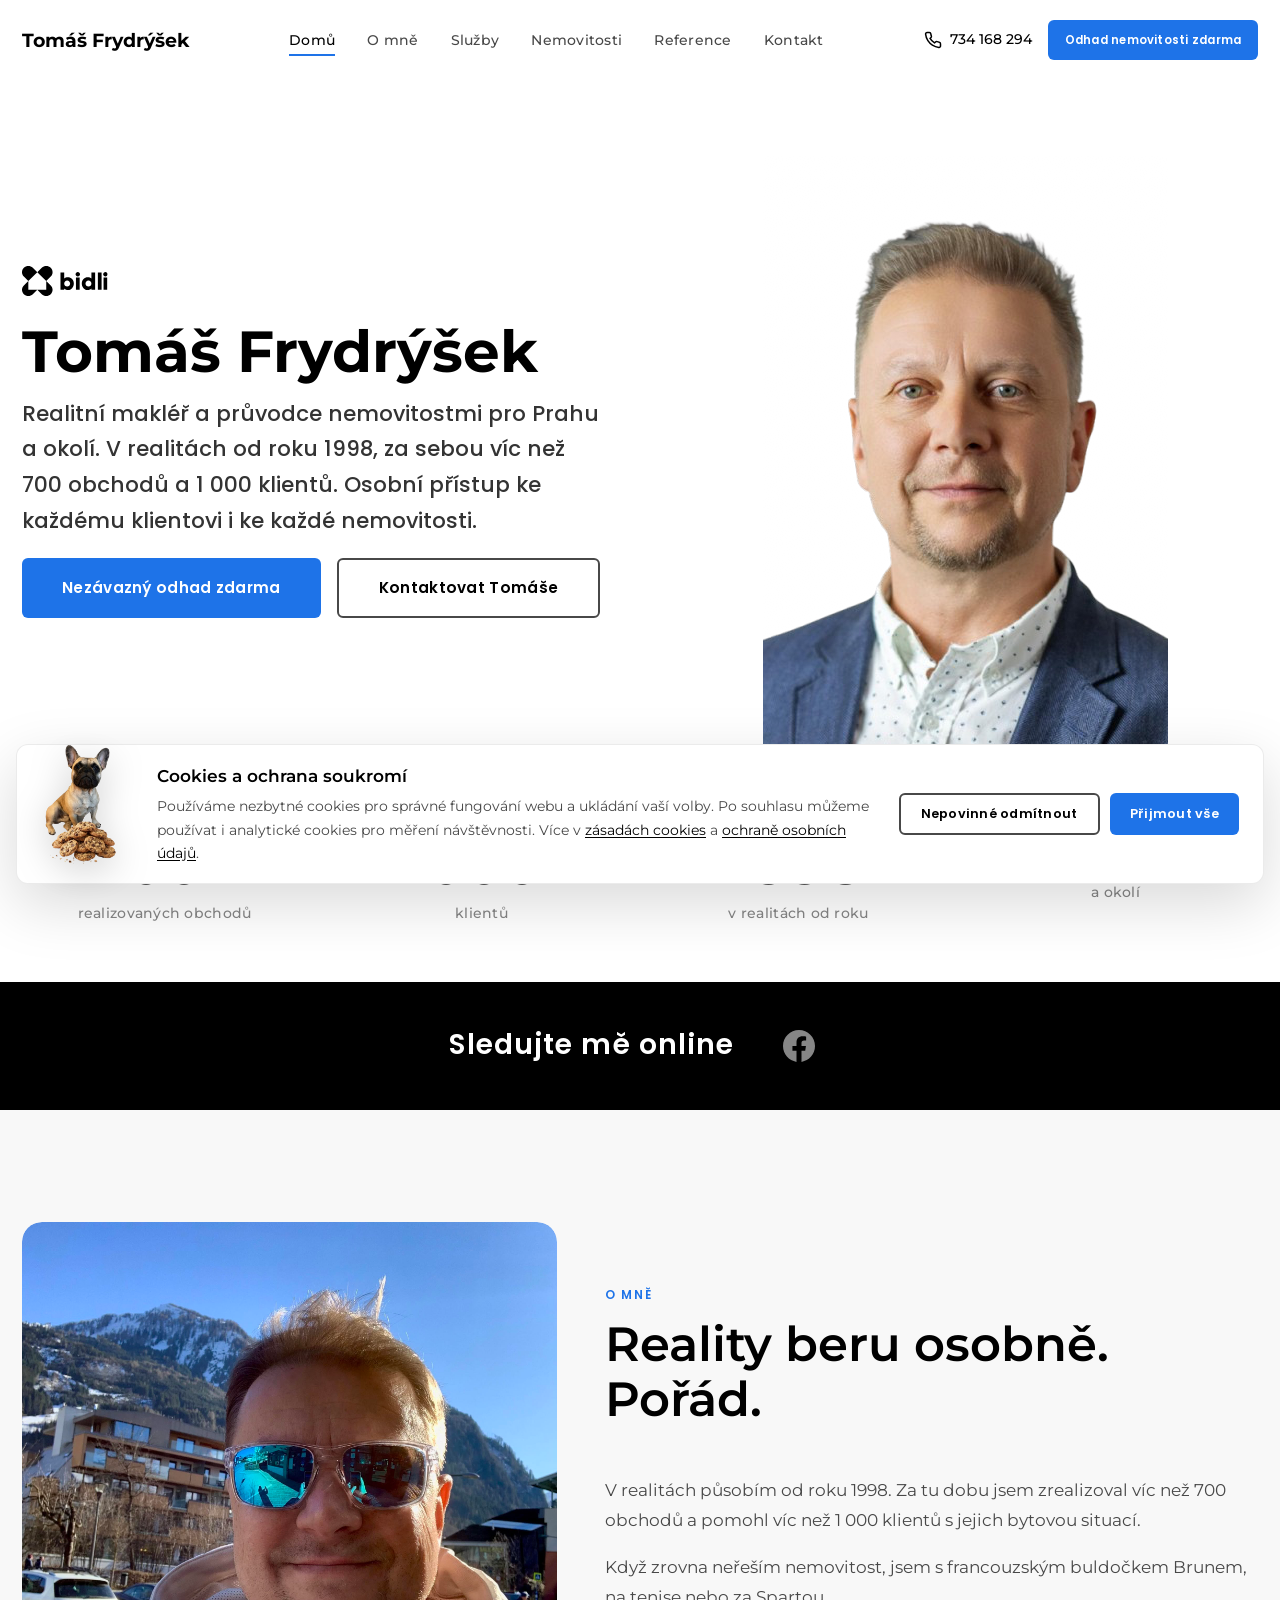
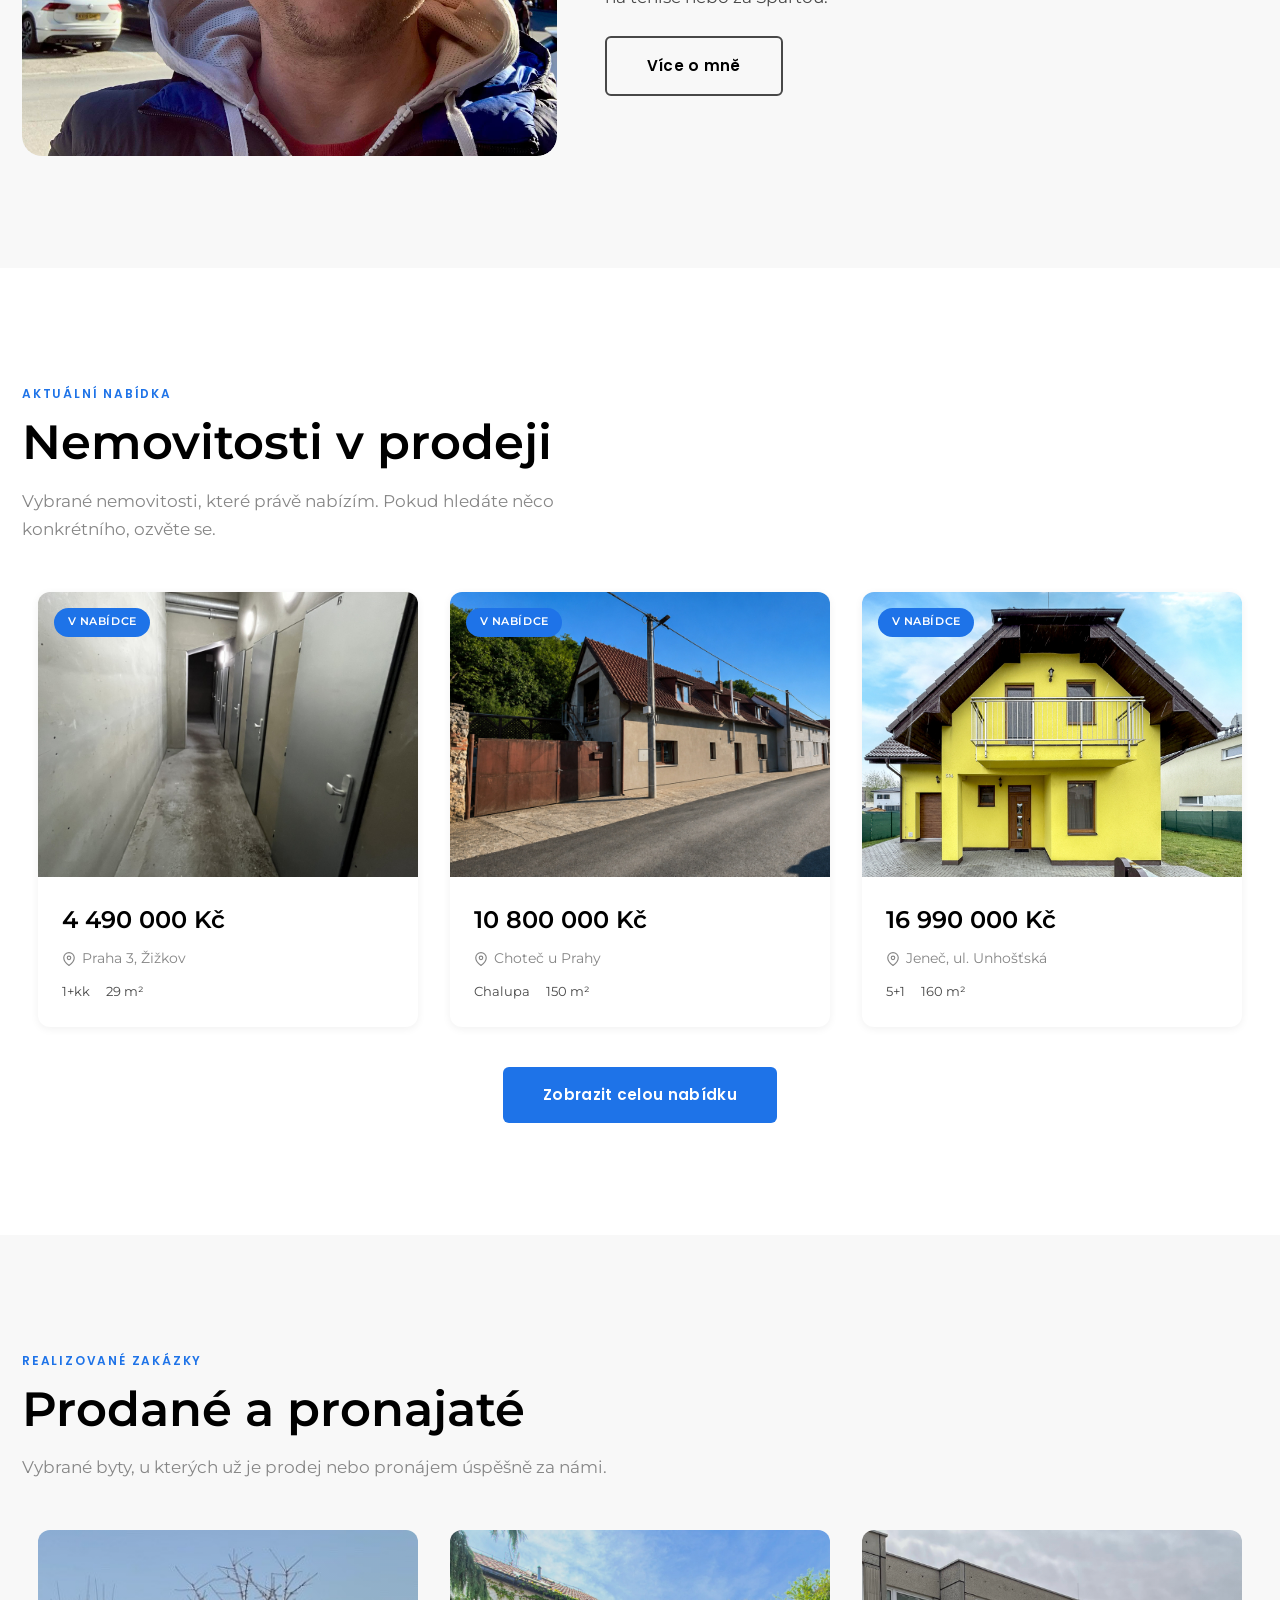
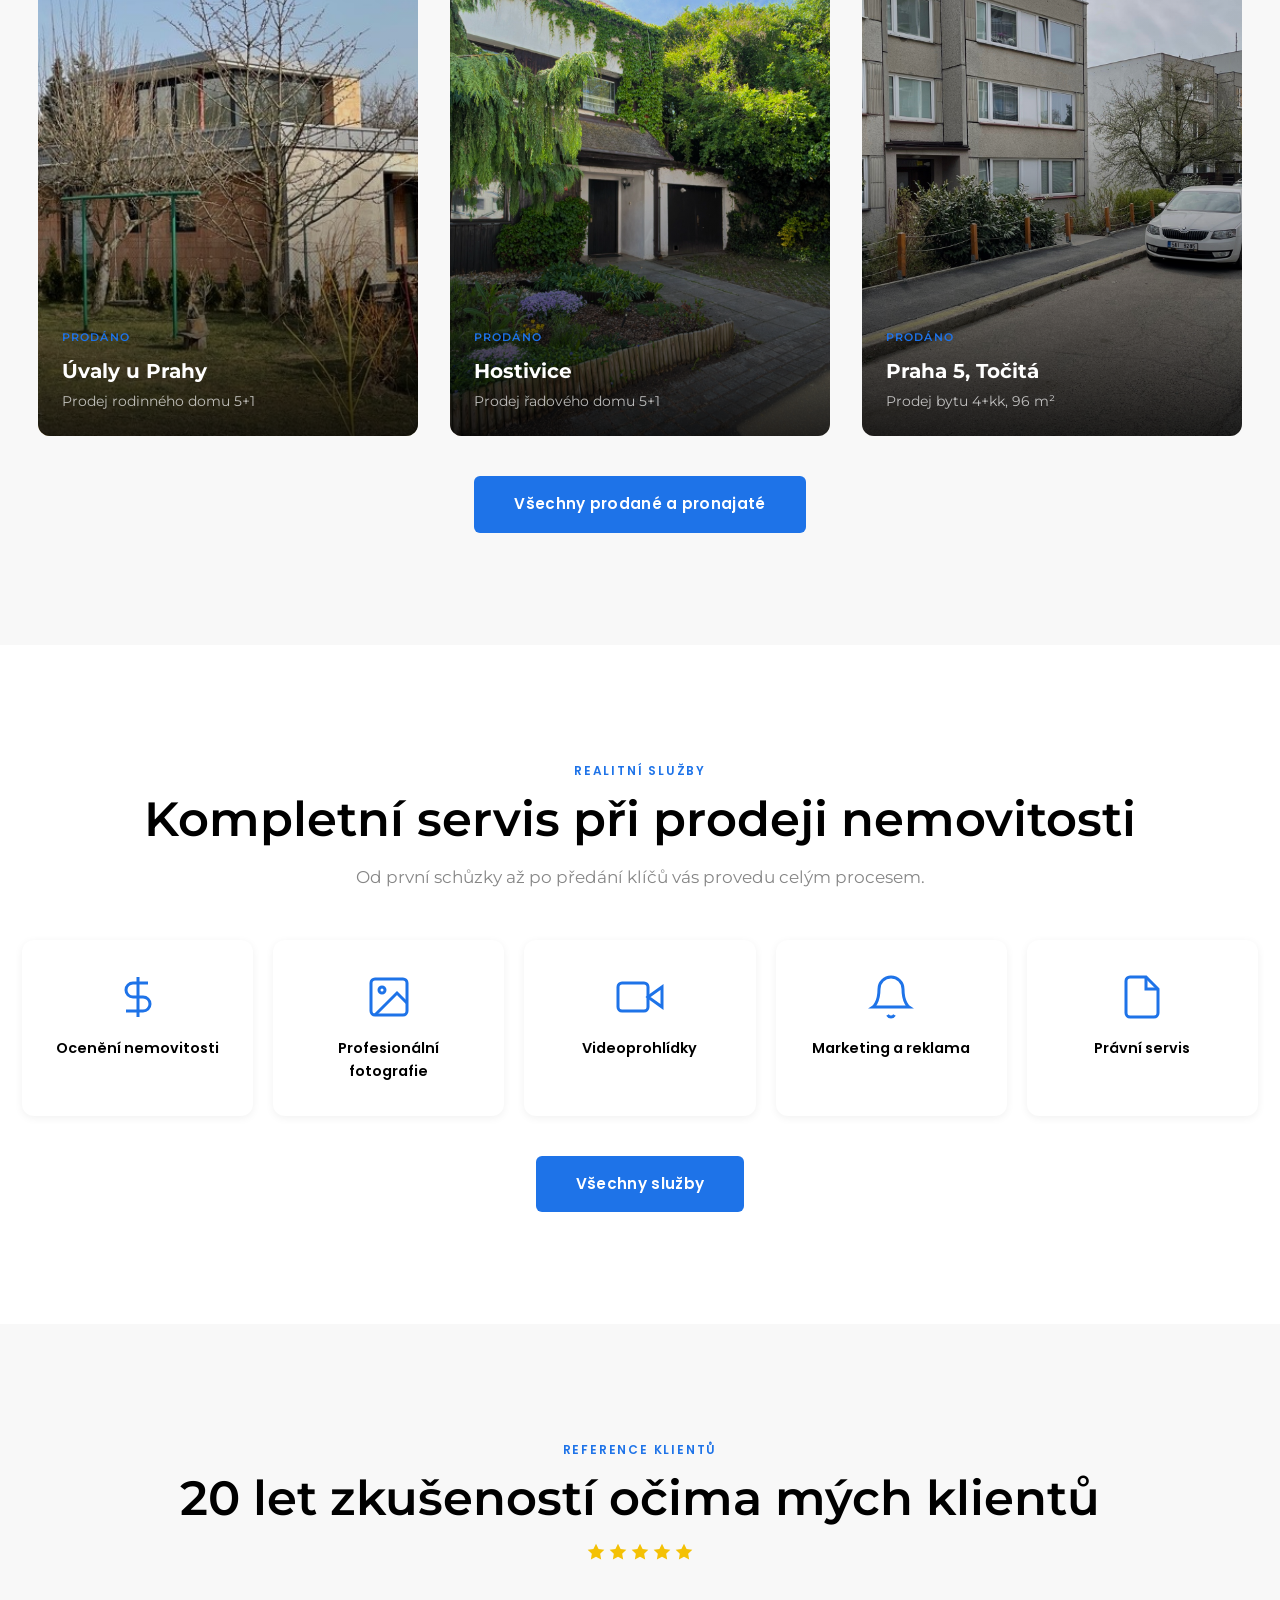
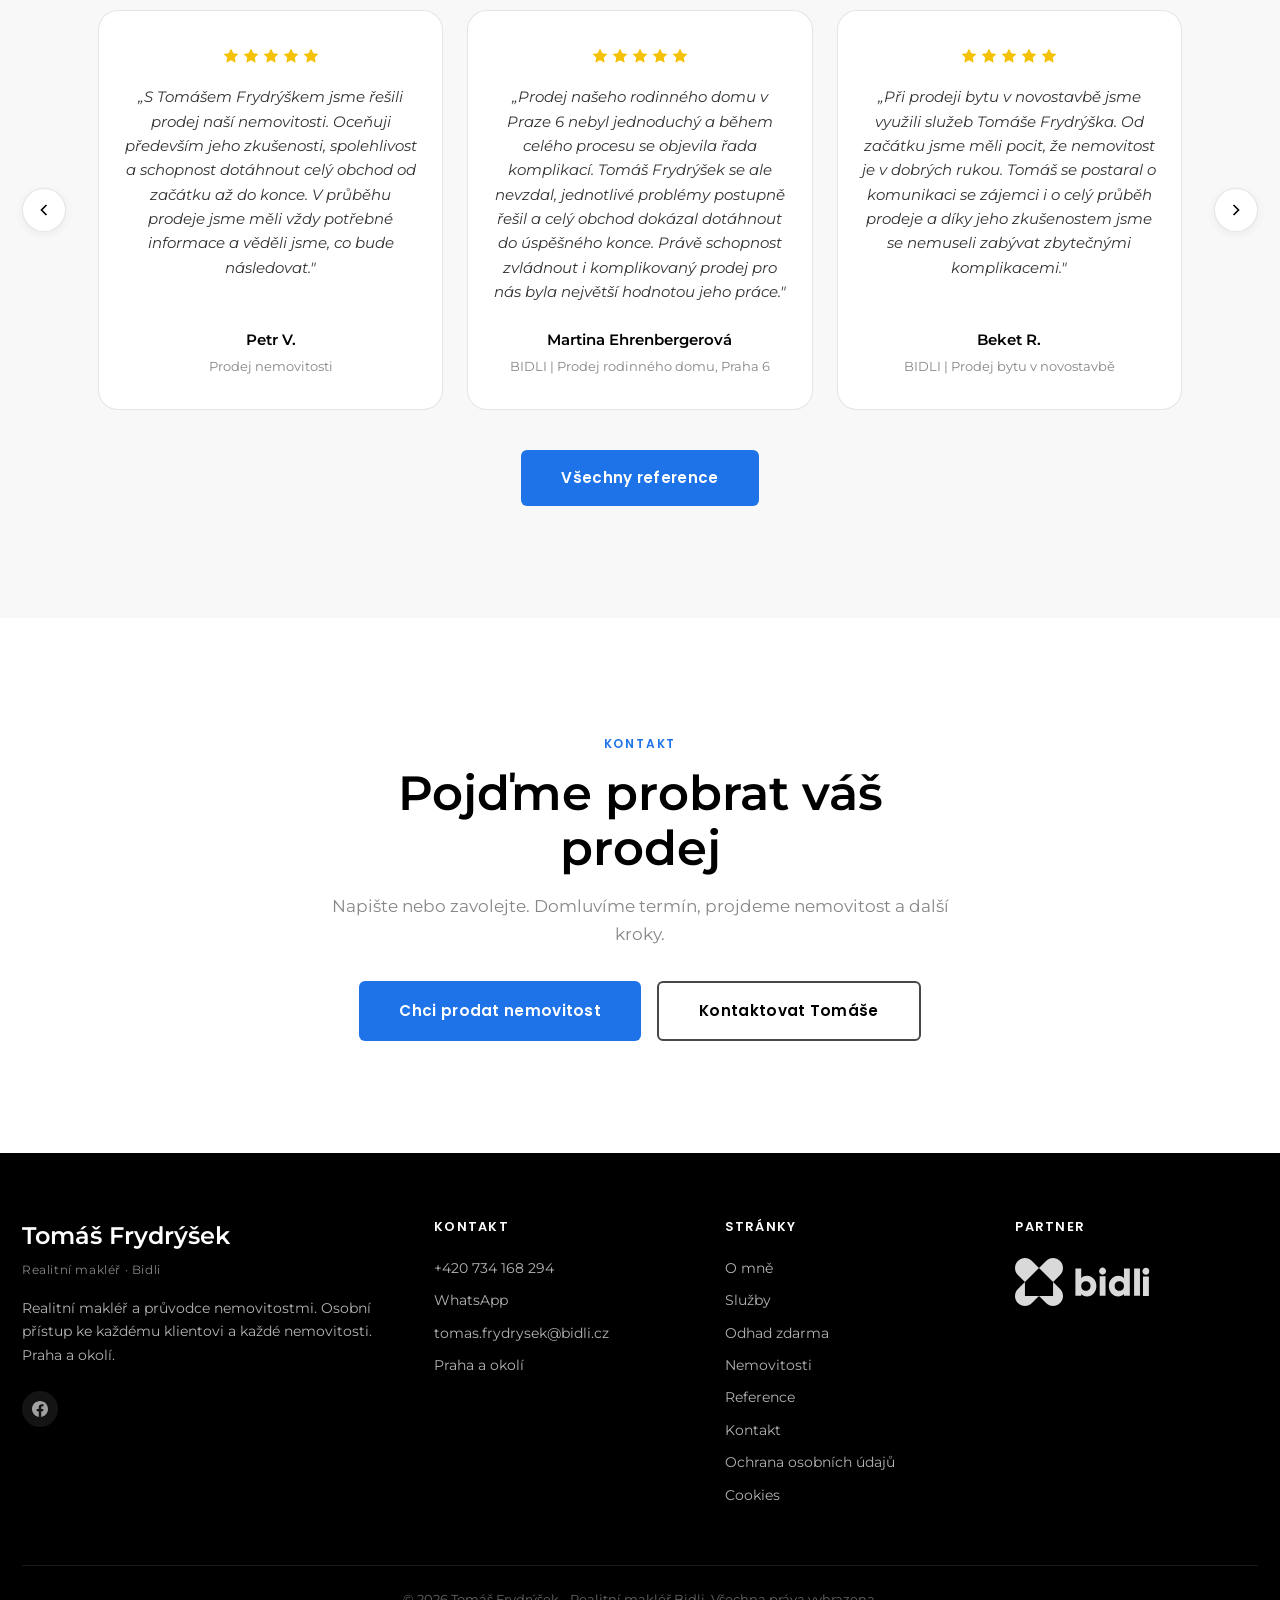
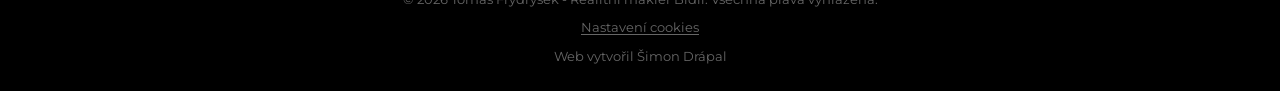
==== commit 17dd9ca6: "bruno cookies + nemovitosti další na které jsem se ptal" ====
--- a/index.html
+++ b/index.html
@@ -35,7 +35,7 @@
           </div>
         </div>
         <div class="hero__video-wrap reveal">
-          <img src="images/fotka_frydrysek_uvod_2.png" alt="Tomáš Frydrýšek, realitní makléř" class="hero__video" width="750" height="1140">
+          <img src="images/fotka_frydrysek_uvod.png" alt="Tomáš Frydrýšek, realitní makléř" class="hero__video" width="750" height="1140">
         </div>
       </div>
     </section>
--- a/css/style.css
+++ b/css/style.css
@@ -430,6 +430,7 @@
    HERO
    ========================================================================== */
 .hero {
+  --hero-photo-h: min(78vh, 660px);
   position: relative;
   min-height: 0;
   display: flex;
@@ -454,9 +455,23 @@
 .hero__video {
   width: auto;
   height: auto;
-  max-height: min(78vh, 660px);
+  max-height: var(--hero-photo-h);
   max-width: 100%;
   display: block;
+}
+
+@media (min-width: 1025px) {
+  .hero__video-wrap {
+    height: var(--hero-photo-h);
+    display: flex;
+    align-items: flex-end;
+    justify-content: center;
+  }
+
+  .hero__video {
+    max-height: calc(var(--hero-photo-h) + 4.5rem);
+    max-width: none;
+  }
 }
 
 .hero__content {
@@ -4410,3 +4425,161 @@
 .legal-toc__list a:hover {
   text-decoration: underline;
 }
+
+/* Cookie lišta */
+.cookie-banner {
+  position: fixed;
+  inset-inline: 0;
+  bottom: 0;
+  z-index: 1500;
+  padding: 1rem;
+  overflow: visible;
+  pointer-events: none;
+  opacity: 0;
+  transform: translateY(100%);
+  transition: opacity var(--transition), transform var(--transition);
+}
+
+.cookie-banner.is-visible {
+  pointer-events: auto;
+  opacity: 1;
+  transform: translateY(0);
+}
+
+.cookie-banner__inner {
+  display: flex;
+  flex-wrap: wrap;
+  align-items: center;
+  justify-content: space-between;
+  gap: 1.25rem;
+  padding: 1.15rem 1.5rem 1.15rem 0.65rem;
+  overflow: visible;
+  background: var(--color-white);
+  border: 1px solid rgba(0, 0, 0, 0.08);
+  border-radius: var(--radius-md);
+  box-shadow: var(--shadow-lg);
+}
+
+.cookie-banner__copy {
+  display: flex;
+  align-items: center;
+  gap: 0.85rem;
+  flex: 1 1 18rem;
+  min-width: 0;
+}
+
+.cookie-banner__photo {
+  flex: 0 0 auto;
+  width: 7.25rem;
+  margin: -3.75rem 0 -1.35rem;
+  align-self: flex-end;
+  pointer-events: none;
+}
+
+.cookie-banner__photo img {
+  display: block;
+  width: 100%;
+  height: auto;
+  filter: drop-shadow(0 10px 18px rgba(0, 0, 0, 0.18));
+}
+
+.cookie-banner__text {
+  flex: 1 1 auto;
+  min-width: 0;
+}
+
+.cookie-banner__title {
+  font-family: var(--font-body);
+  font-size: 1.05rem;
+  font-weight: 600;
+  color: var(--color-black);
+  margin-bottom: 0.35rem;
+}
+
+.cookie-banner__desc {
+  font-size: 0.9rem;
+  line-height: 1.6;
+  color: var(--color-gray);
+}
+
+.cookie-banner__desc a {
+  color: var(--color-black);
+  text-decoration: underline;
+  text-underline-offset: 0.15em;
+}
+
+.cookie-banner__desc a:hover {
+  color: var(--color-accent);
+}
+
+.cookie-banner__actions {
+  display: flex;
+  flex-wrap: wrap;
+  gap: 0.65rem;
+  flex-shrink: 0;
+}
+
+.cookie-consent-panel {
+  margin-top: 1.25rem;
+  padding: 1.25rem 1.5rem;
+  background: var(--color-bg);
+  border: 1px solid rgba(0, 0, 0, 0.06);
+  border-radius: var(--radius-md);
+}
+
+.cookie-consent-panel__status {
+  font-size: 0.95rem;
+  color: var(--color-gray);
+  margin-bottom: 1rem;
+}
+
+.cookie-consent-panel__actions {
+  display: flex;
+  flex-wrap: wrap;
+  gap: 0.65rem;
+}
+
+.footer__cookie-settings {
+  background: none;
+  border: 0;
+  padding: 0;
+  color: inherit;
+  font: inherit;
+  text-decoration: underline;
+  text-underline-offset: 0.15em;
+  cursor: pointer;
+}
+
+.footer__cookie-settings:hover {
+  color: var(--color-accent);
+}
+
+@media (max-width: 479px) {
+  .cookie-banner {
+    padding: 0.75rem;
+  }
+
+  .cookie-banner__inner {
+    padding: 1rem 1rem 1rem 0.35rem;
+  }
+
+  .cookie-banner__photo {
+    width: 5.5rem;
+    margin: -2.5rem 0 -1.1rem;
+  }
+
+  .cookie-banner__actions {
+    width: 100%;
+  }
+
+  .cookie-banner__actions .btn {
+    flex: 1 1 auto;
+    white-space: normal;
+  }
+}
+
+@media (prefers-reduced-motion: reduce) {
+  .cookie-banner {
+    transition: none;
+  }
+}
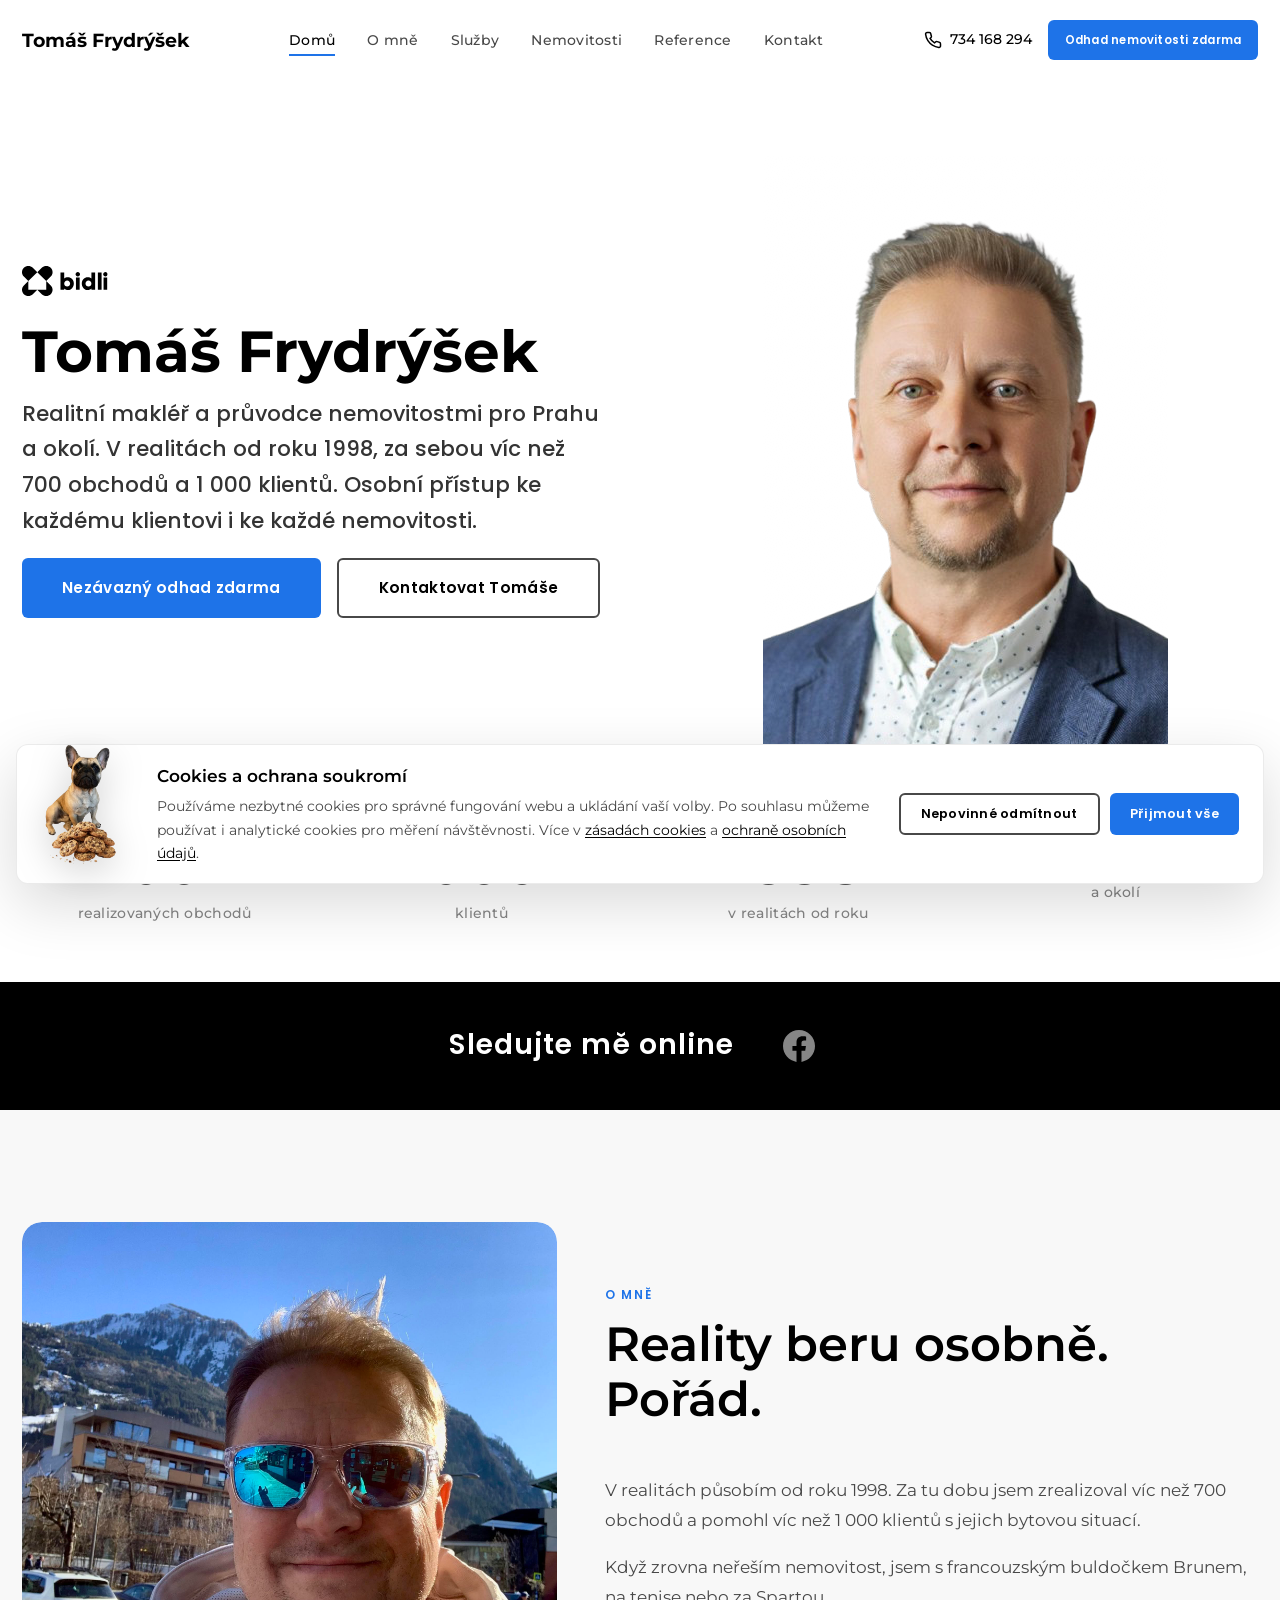
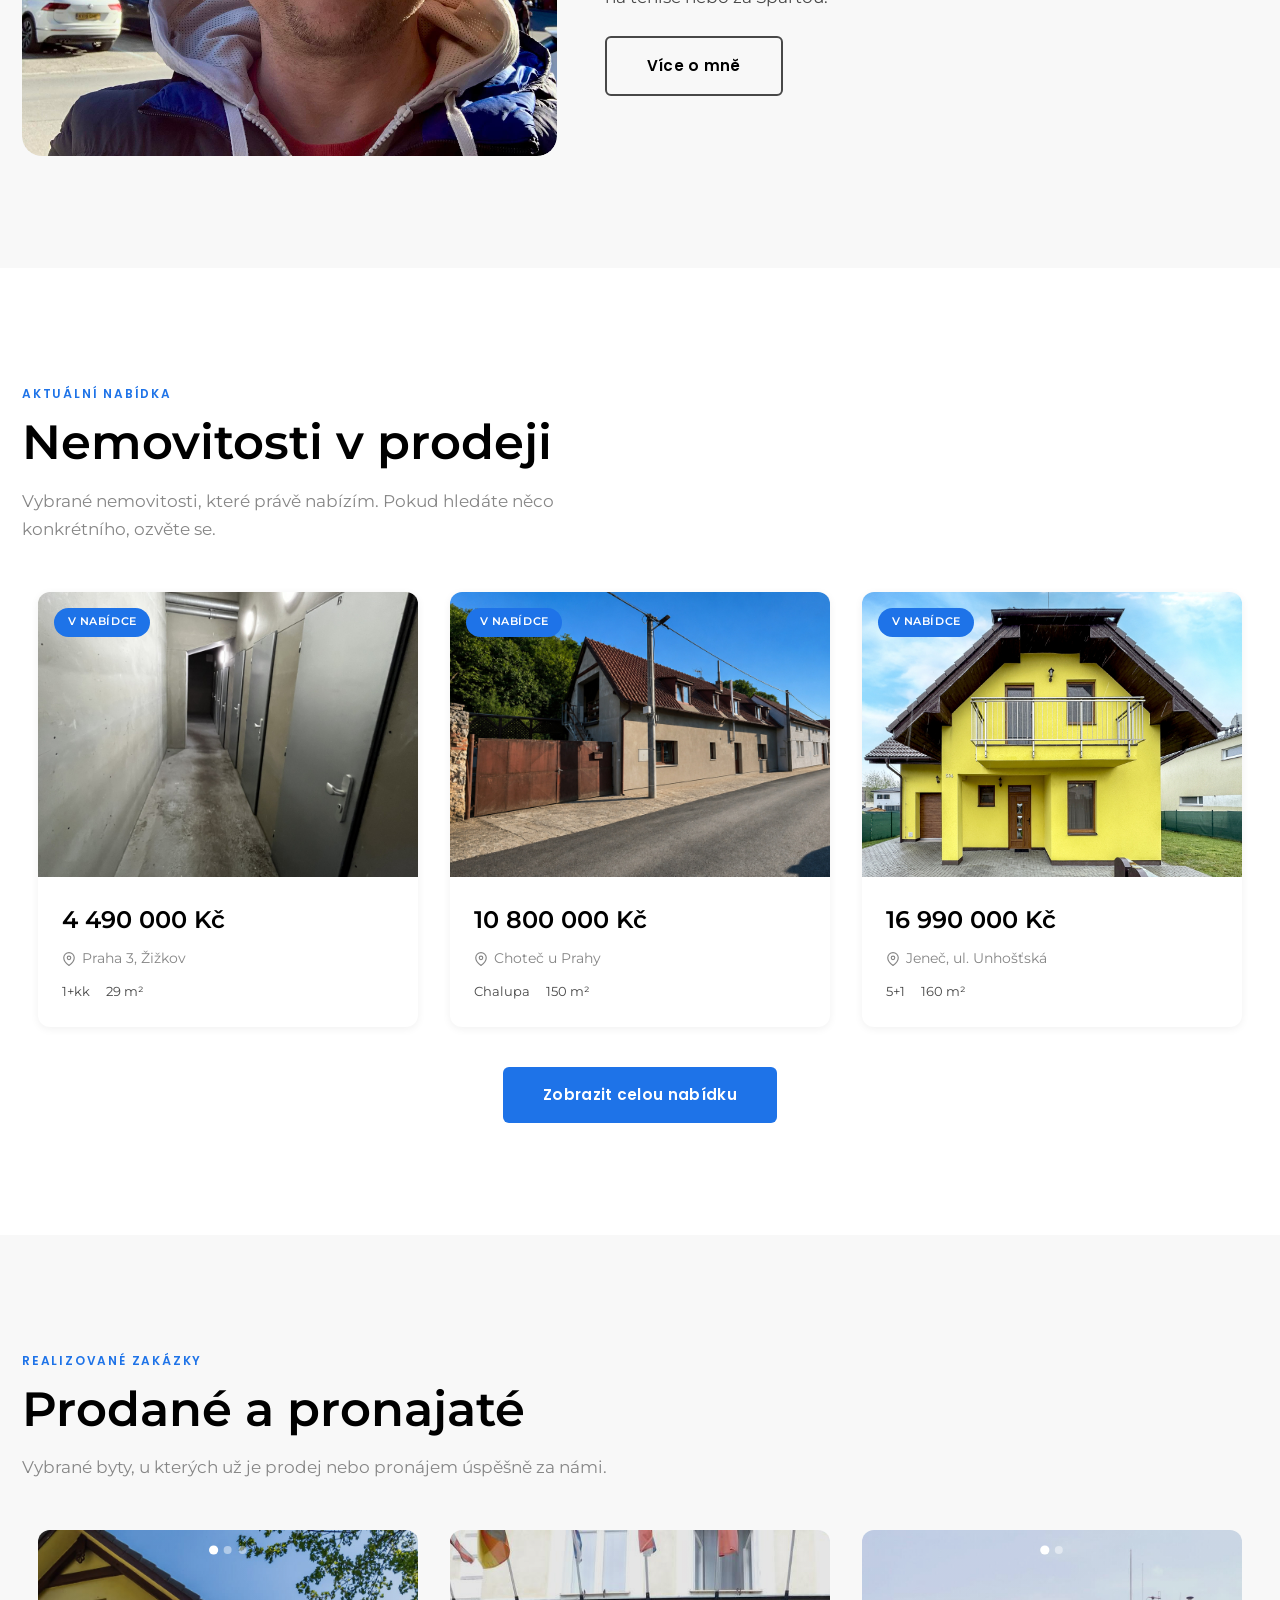
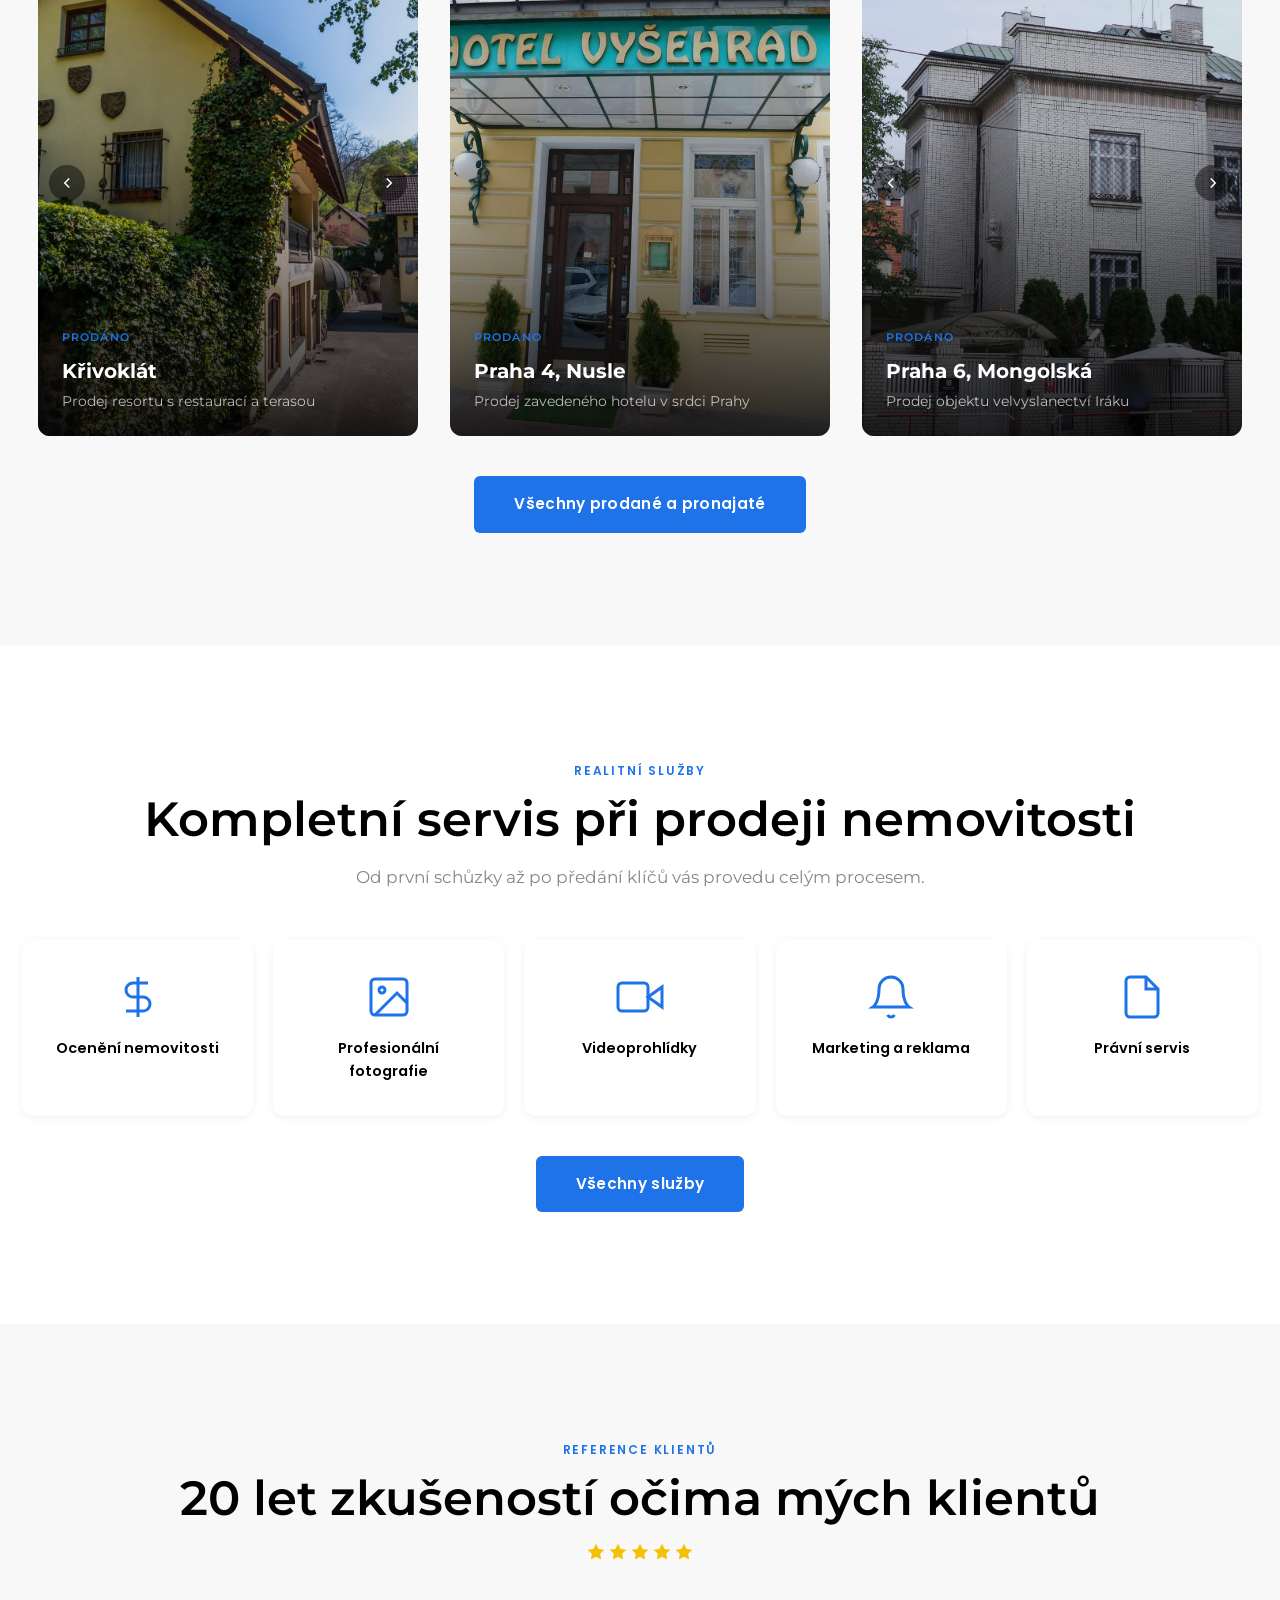
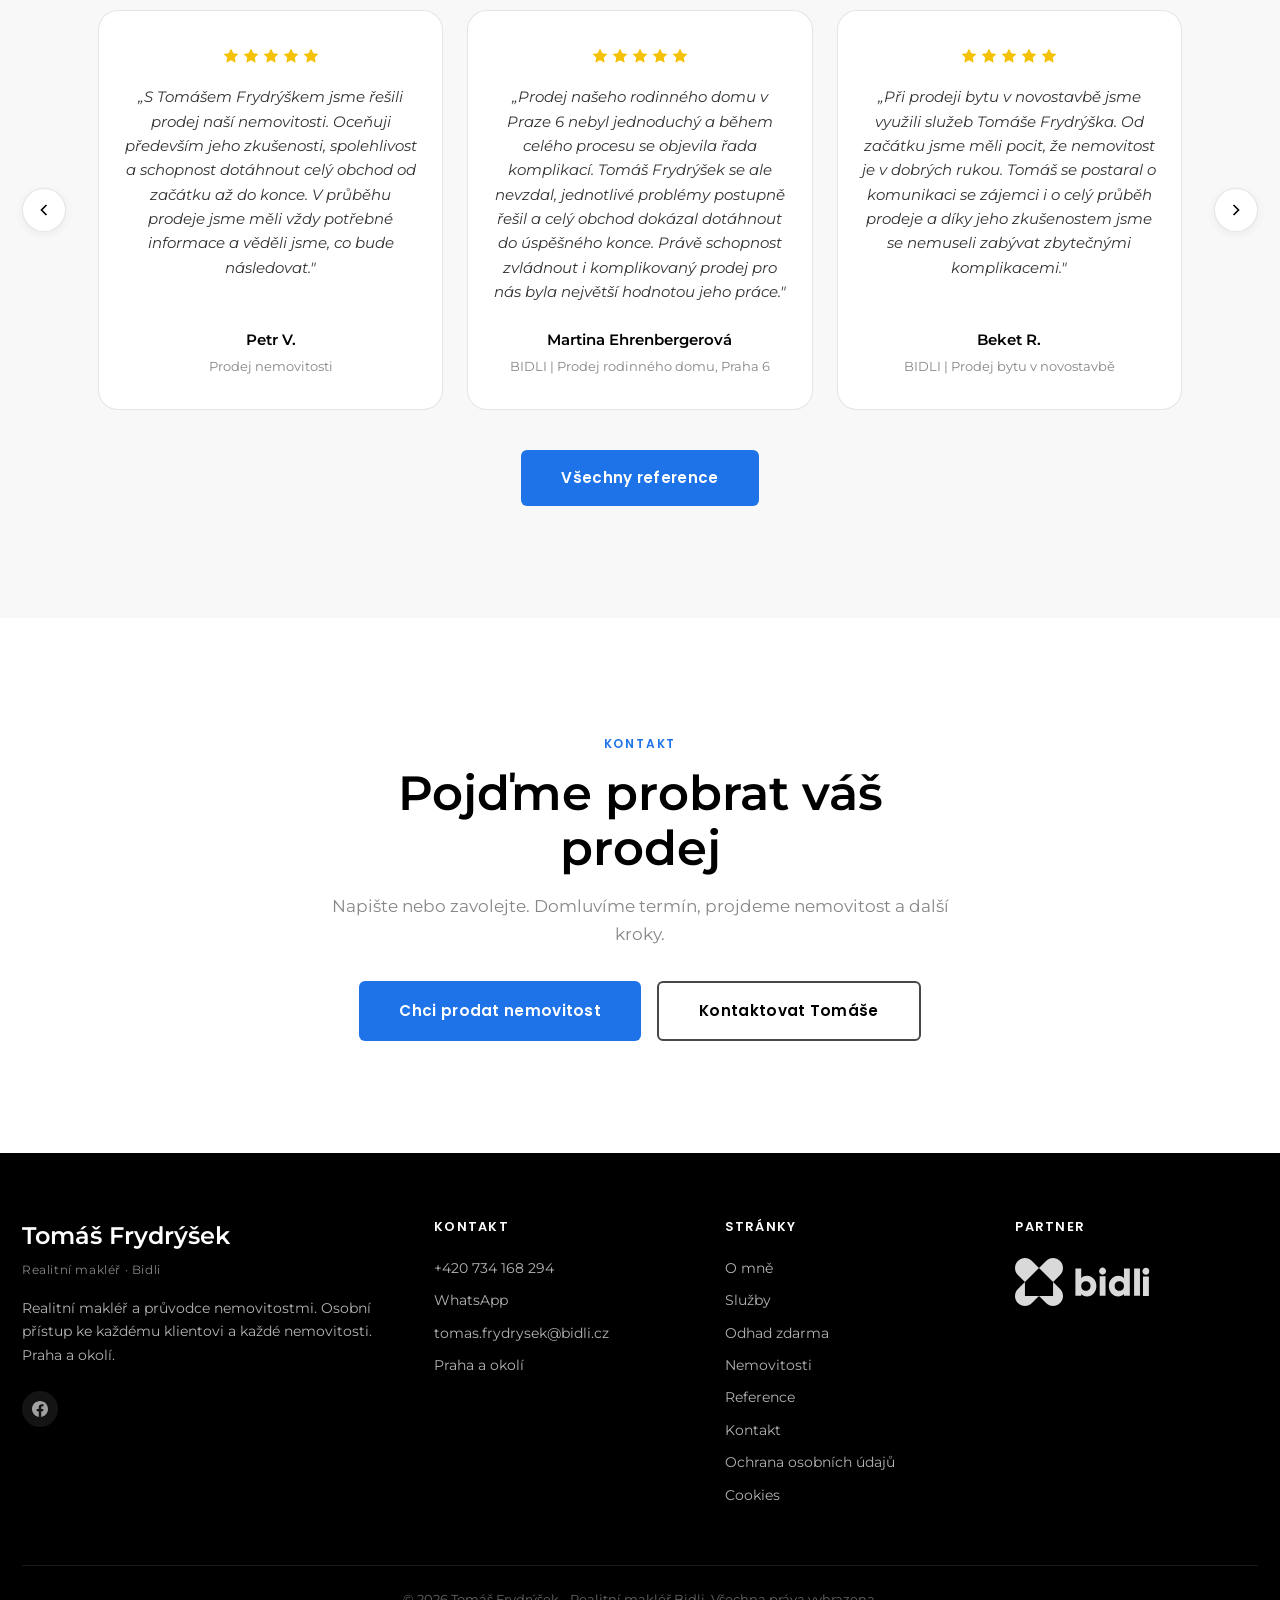
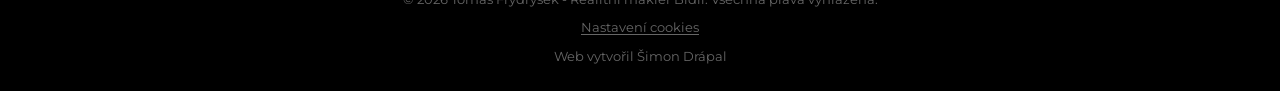
==== commit 628c26cb: "sekce bruno a fotky + všechny nemovitosti + favicony" ====
--- a/index.html
+++ b/index.html
@@ -3,6 +3,9 @@
 <head>
   <meta charset="UTF-8">
   <meta name="viewport" content="width=device-width, initial-scale=1.0">
+  <link rel="icon" type="image/png" sizes="32x32" href="favicon.png">
+  <link rel="shortcut icon" href="favicon.ico">
+  <link rel="apple-touch-icon" href="apple-touch-icon.png">
   <meta name="description" content="Tomáš Frydrýšek - realitní makléř pro Prahu a okolí. V realitách od roku 1998, více než 700 realizovaných obchodů a osobní přístup ke každému klientovi.">
   <title>Tomáš Frydrýšek | Realitní makléř Praha a okolí</title>
   <link rel="preconnect" href="https://fonts.googleapis.com">
--- a/css/style.css
+++ b/css/style.css
@@ -1505,19 +1505,89 @@
 }
 
 .deal-card__image {
+  position: absolute;
+  inset: 0;
   width: 100%;
   height: 100%;
   object-fit: cover;
-  transition: transform 0.6s ease;
-}
-
-.deal-card:hover .deal-card__image {
+  opacity: 0;
+  transition: opacity 0.4s ease, transform 0.6s ease;
+}
+
+.deal-card__image.is-active {
+  opacity: 1;
+  z-index: 0;
+}
+
+.deal-card:hover .deal-card__image.is-active {
   transform: scale(1.08);
+}
+
+.deal-card--gallery:hover .deal-card__image.is-active {
+  transform: none;
+}
+
+.deal-card__nav {
+  position: absolute;
+  top: 50%;
+  z-index: 2;
+  transform: translateY(-50%);
+  width: 36px;
+  height: 36px;
+  border-radius: 50%;
+  border: 0;
+  background: rgba(0, 0, 0, 0.45);
+  color: var(--color-white);
+  display: flex;
+  align-items: center;
+  justify-content: center;
+  cursor: pointer;
+  transition: background var(--transition);
+}
+
+.deal-card__nav:hover {
+  background: rgba(0, 0, 0, 0.7);
+}
+
+.deal-card__nav svg {
+  width: 18px;
+  height: 18px;
+}
+
+.deal-card__nav--prev { left: 0.7rem; }
+.deal-card__nav--next { right: 0.7rem; }
+
+.deal-card__dots {
+  position: absolute;
+  top: 1rem;
+  left: 50%;
+  z-index: 2;
+  transform: translateX(-50%);
+  display: flex;
+  gap: 0.4rem;
+}
+
+.deal-card__dot {
+  width: 8px;
+  height: 8px;
+  padding: 0;
+  border: 0;
+  border-radius: 50%;
+  background: rgba(255, 255, 255, 0.45);
+  cursor: pointer;
+  transition: background var(--transition), transform var(--transition);
+}
+
+.deal-card__dot.is-active {
+  background: var(--color-white);
+  transform: scale(1.15);
 }
 
 .deal-card__overlay {
   position: absolute;
   inset: 0;
+  z-index: 1;
+  pointer-events: none;
   background: linear-gradient(to top, rgba(0, 0, 0, 0.85) 0%, rgba(0, 0, 0, 0.1) 60%);
   display: flex;
   flex-direction: column;
@@ -4188,6 +4258,11 @@
   order: 2;
 }
 
+.about-story__grid--reverse .about-tenis-photos,
+.about-story__grid--reverse .bruno-photos-wrap {
+  order: 2;
+}
+
 .about-story__image-wrap {
   overflow: hidden;
   border-radius: var(--radius-lg);
@@ -4204,8 +4279,16 @@
   box-shadow: var(--shadow-lg);
 }
 
-.about-story__grid--reverse .about-tenis-photos {
-  order: 2;
+.bruno-photos-wrap {
+  align-self: center;
+}
+
+.bruno-photos__more {
+  margin-top: 1rem;
+}
+
+.about-tenis-photos__item[hidden] {
+  display: none;
 }
 
 .about-tenis-photos {
@@ -4238,14 +4321,14 @@
 }
 
 .about-tenis-photos__item:first-child .about-tenis-photos__img {
+  aspect-ratio: 16 / 10;
+  max-height: 220px;
+  object-position: center 22%;
+}
+
+.about-tenis-photos__item:not(:first-child) .about-tenis-photos__img {
   aspect-ratio: 4 / 5;
-  max-height: 340px;
-  object-position: center top;
-}
-
-.about-tenis-photos__item:not(:first-child) .about-tenis-photos__img {
-  aspect-ratio: 1 / 1;
-  max-height: 170px;
+  max-height: 260px;
 }
 
 .about-tenis-photos__item:hover .about-tenis-photos__img {
@@ -4333,7 +4416,8 @@
     order: 0;
   }
 
-  .about-story__grid--reverse .about-tenis-photos {
+  .about-story__grid--reverse .about-tenis-photos,
+  .about-story__grid--reverse .bruno-photos-wrap {
     order: 2;
     max-width: 420px;
     margin: 0 auto;
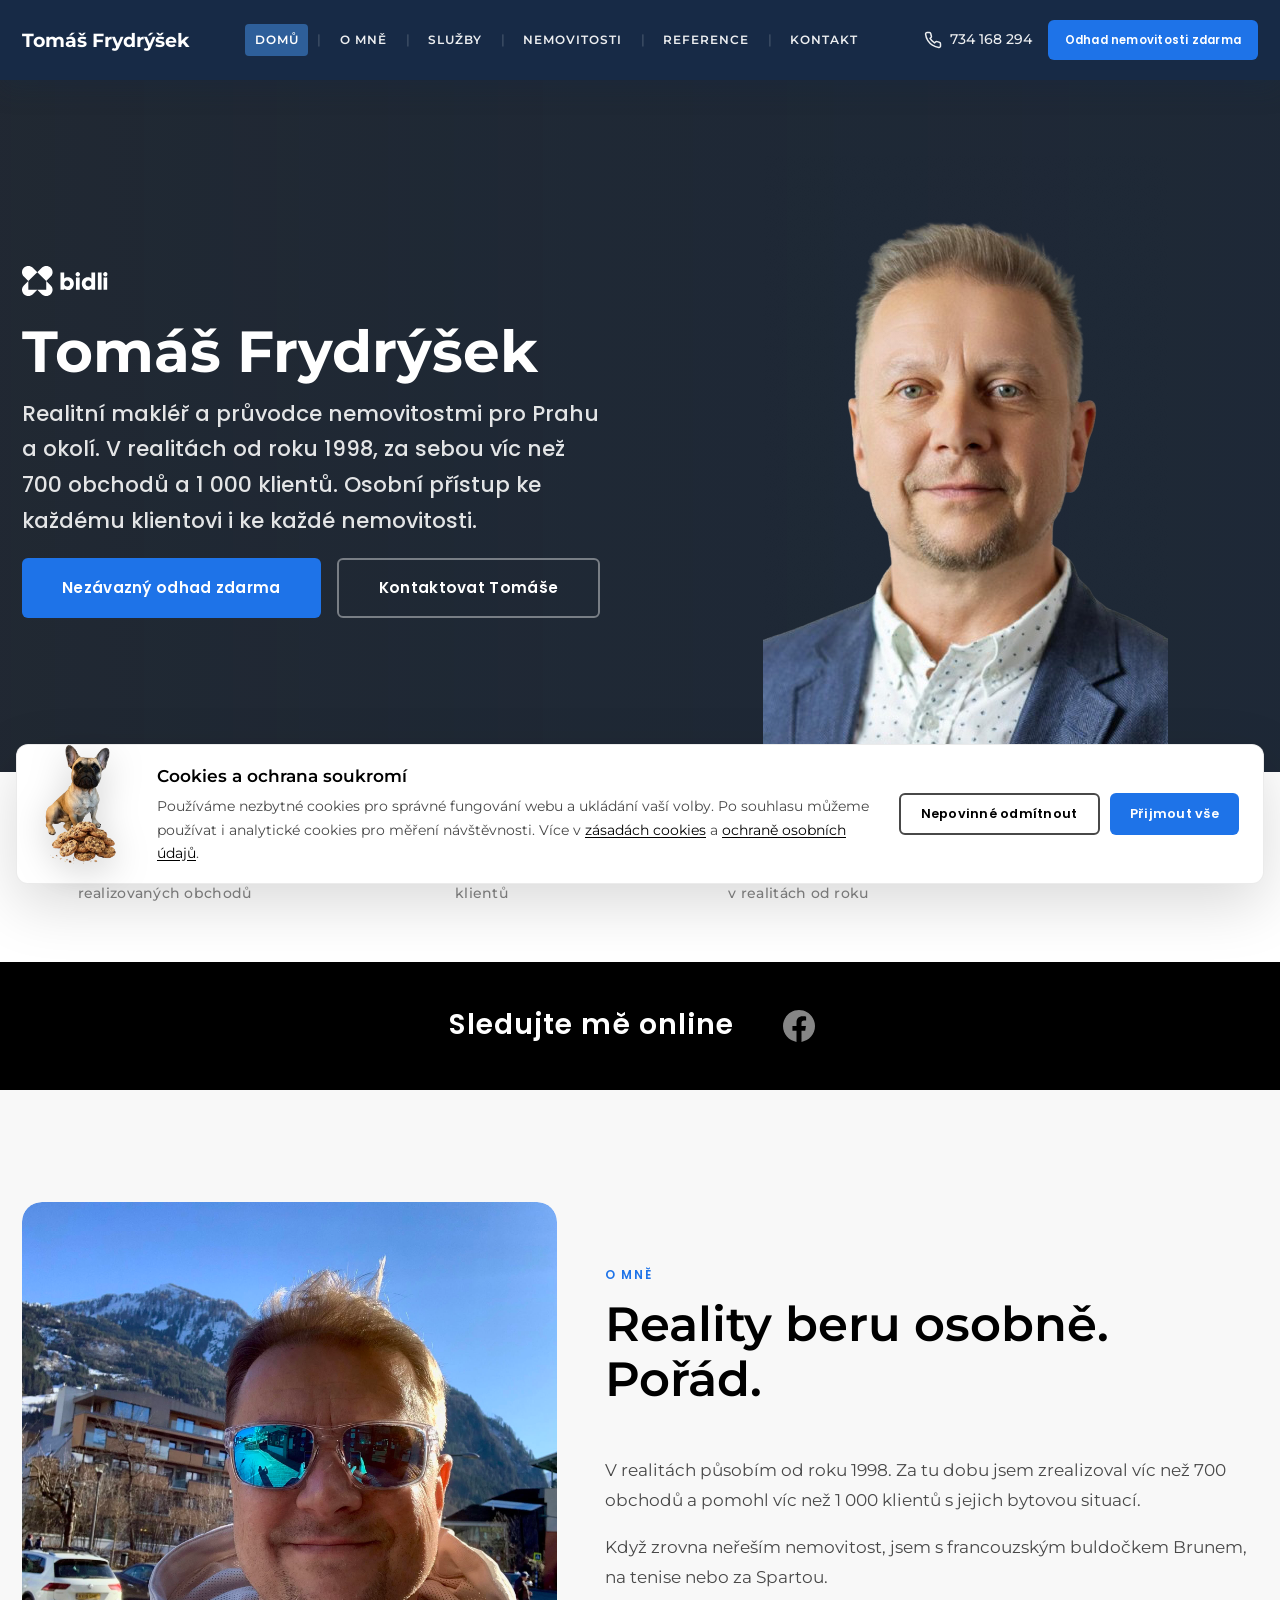
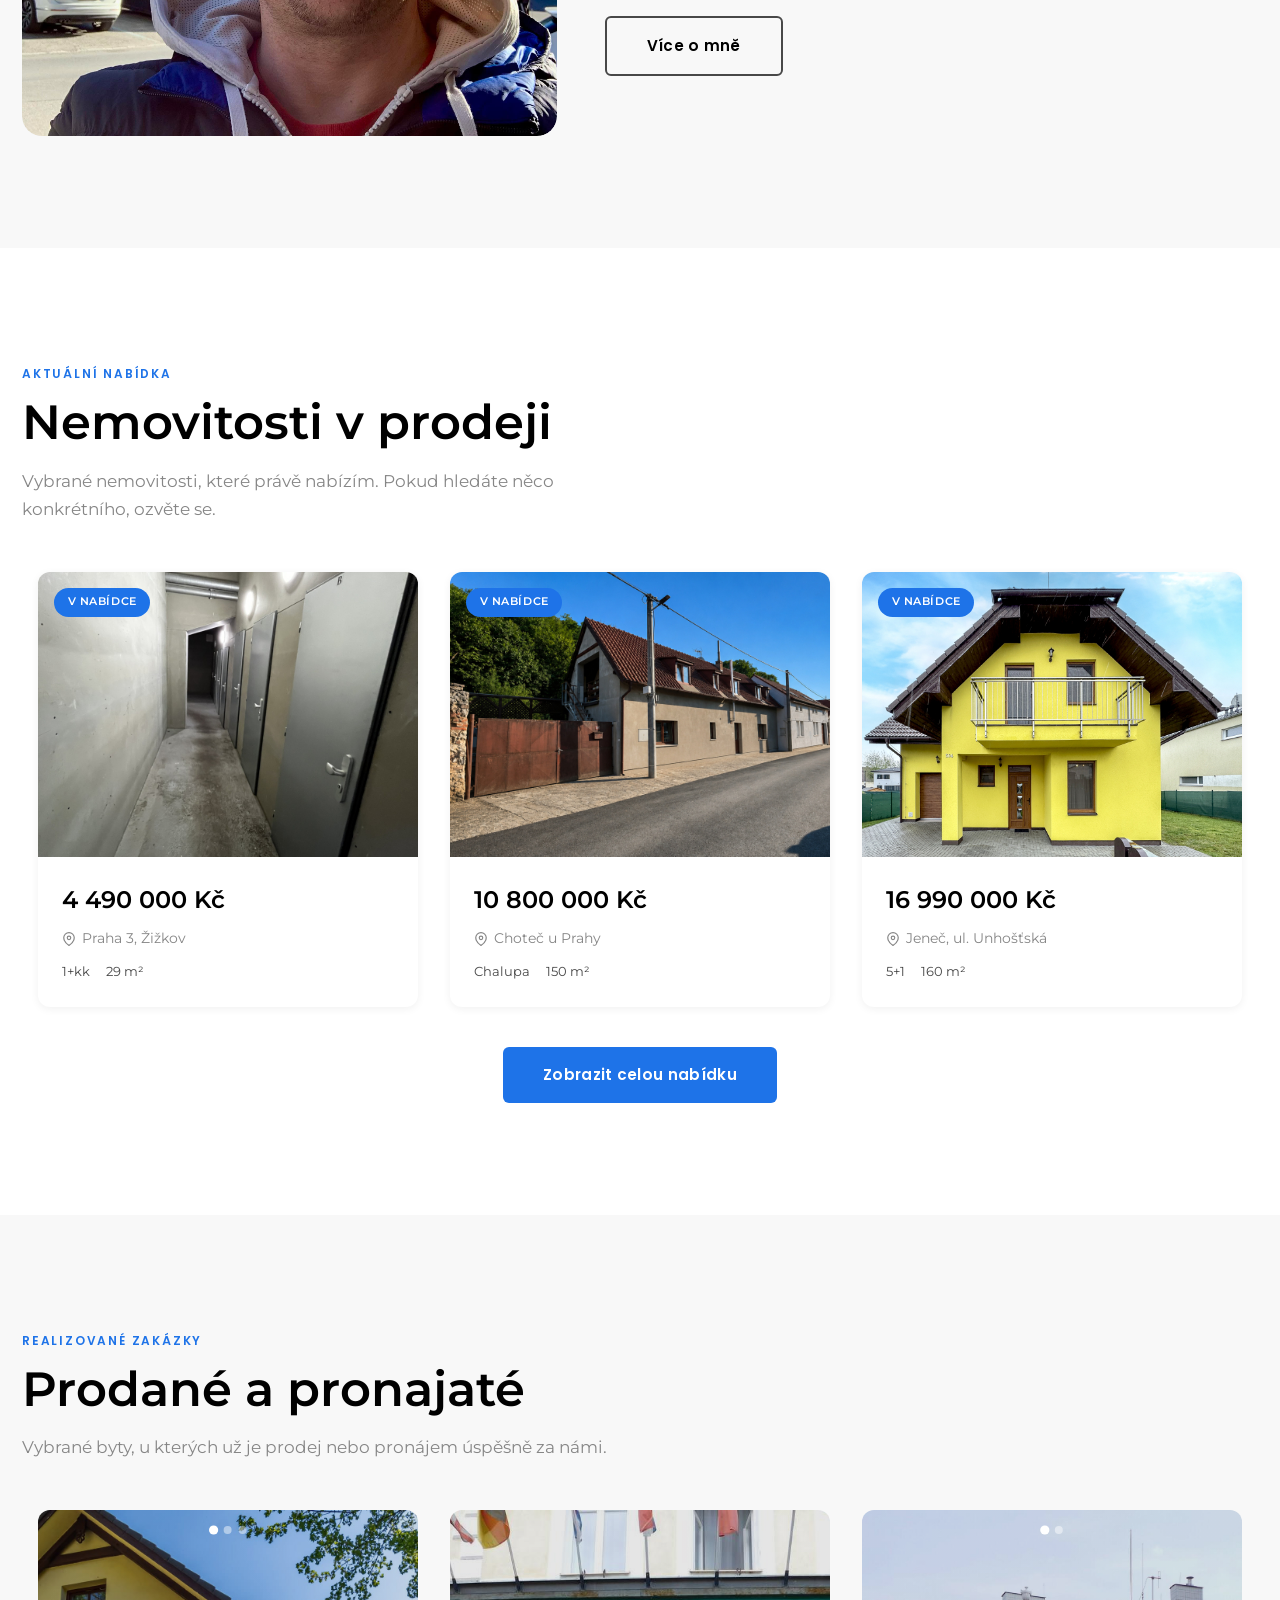
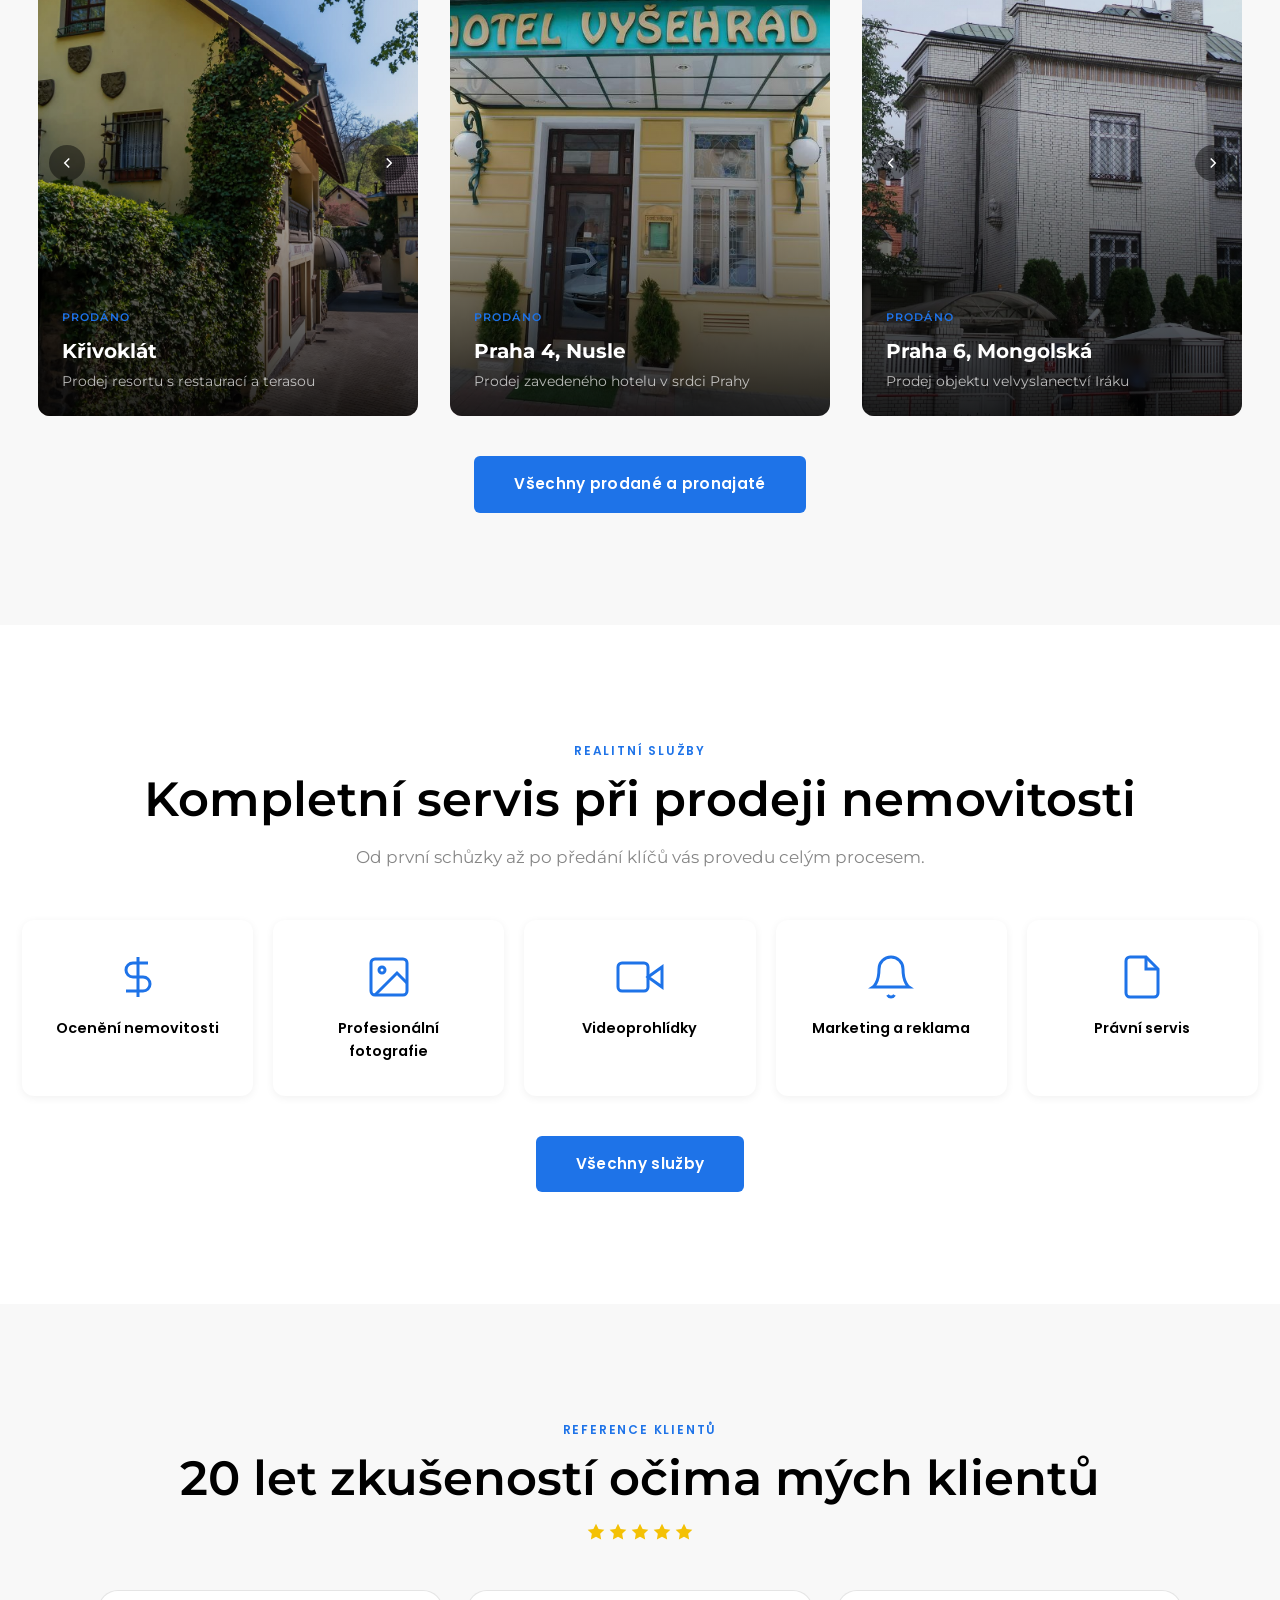
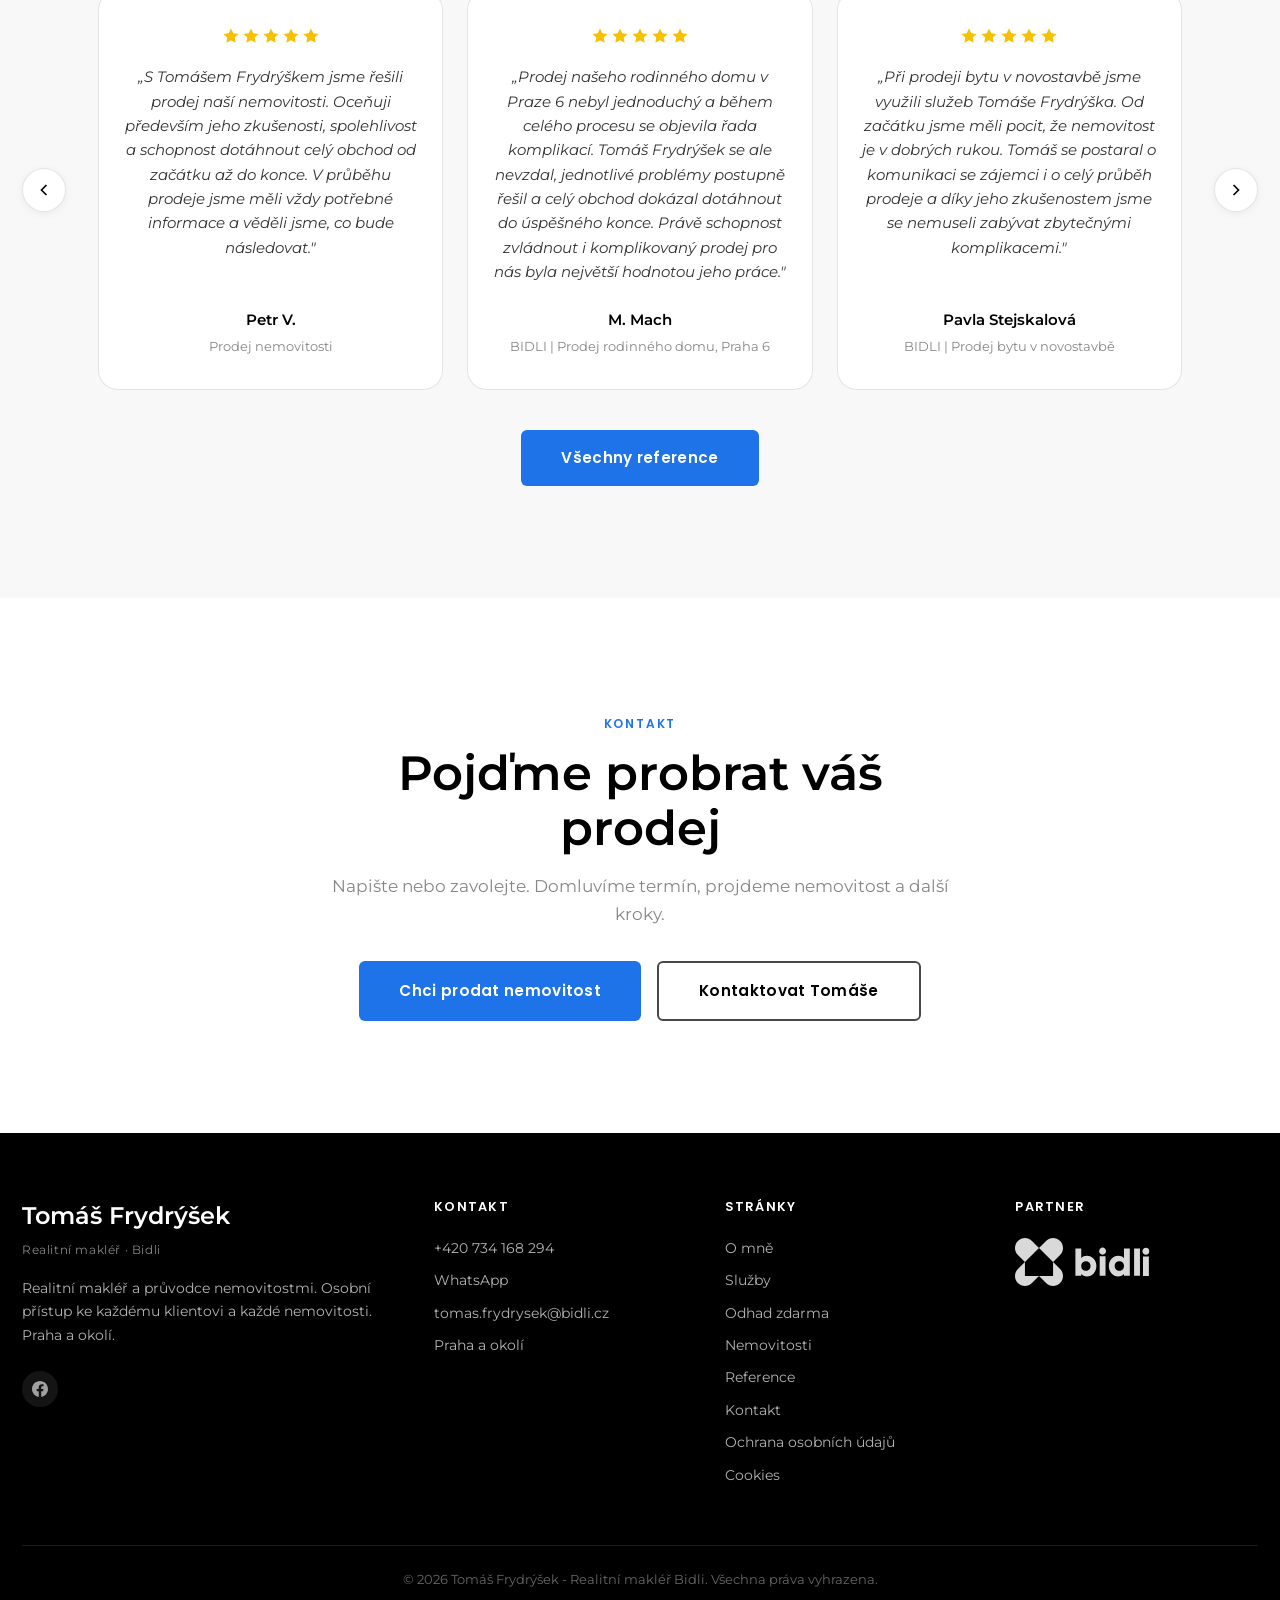
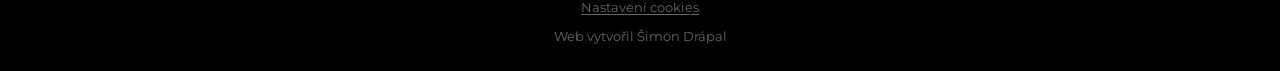
==== commit 447457bb: "upravena navigace a hero sekce" ====
--- a/index.html
+++ b/index.html
@@ -14,30 +14,34 @@
   <link rel="stylesheet" href="css/style.css">
 </head>
 <body data-page="home">
-
   <a href="#main-content" class="skip-link">Přeskočit na obsah</a>
   <div id="site-header"></div>
 
-  <main id="main-content">
+  <main id="main-content"> 
 
     <section class="hero" id="hero" aria-label="Úvodní sekce">
+      <div class="hero__bg" aria-hidden="true">
+        <video class="hero__bg-video" autoplay muted loop playsinline preload="metadata">
+          <source src="videos/hero_video.mp4" type="video/mp4">
+        </video>
+      </div>
       <div class="container hero__inner">
         <div class="hero__content">
-          <a href="https://www.bidli.cz/specialista/tomas-frydrysek/13862" class="hero__partner reveal" target="_blank" rel="noopener noreferrer">
+          <a href="https://www.bidli.cz/specialista/tomas-frydrysek/13862" class="hero__partner" target="_blank" rel="noopener noreferrer">
             <img src="images/logo-bidli-black.svg" alt="Bidli" class="hero__partner-logo" width="180" height="64" loading="eager">
           </a>
-          <h1 class="hero__title reveal">Tomáš Frydrýšek</h1>
-          <p class="hero__subtitle reveal">
+          <h1 class="hero__title">Tomáš Frydrýšek</h1>
+          <p class="hero__subtitle">
             Realitní makléř a průvodce nemovitostmi pro Prahu a okolí.
             V realitách od roku 1998, za sebou víc než 700 obchodů a 1&nbsp;000 klientů.
             Osobní přístup ke každému klientovi i ke každé nemovitosti.
           </p>
-          <div class="hero__cta reveal">
+          <div class="hero__cta">
             <a href="odhad.html" class="btn btn--accent btn--lg">Nezávazný odhad zdarma</a>
-            <a href="kontakt.html" class="btn btn--outline-dark btn--lg">Kontaktovat Tomáše</a>
+            <a href="kontakt.html" class="btn btn--outline btn--lg">Kontaktovat Tomáše</a>
           </div>
         </div>
-        <div class="hero__video-wrap reveal">
+        <div class="hero__video-wrap">
           <img src="images/fotka_frydrysek_uvod.png" alt="Tomáš Frydrýšek, realitní makléř" class="hero__video" width="750" height="1140">
         </div>
       </div>
--- a/css/style.css
+++ b/css/style.css
@@ -11,6 +11,7 @@
   --color-gray-dark: #333333;
   --color-gray: #484848;
   --color-gray-light: #868686;
+  --color-navy: #172A46;
   --color-accent: #1E73E8;
   --color-accent-hover: #155FC7;
   --color-accent-rgb: 30, 115, 232;
@@ -283,14 +284,14 @@
   right: 0;
   z-index: 1000;
   height: var(--header-height);
+  background: var(--color-navy);
+  box-shadow: 0 8px 24px rgba(23, 42, 70, 0.28);
   transition: background var(--transition), box-shadow var(--transition);
 }
 
 .header.scrolled {
-  background: rgba(255, 255, 255, 0.92);
-  backdrop-filter: blur(12px);
-  -webkit-backdrop-filter: blur(12px);
-  box-shadow: 0 2px 20px rgba(0, 0, 0, 0.08);
+  background: var(--color-navy);
+  box-shadow: 0 10px 28px rgba(23, 42, 70, 0.4);
 }
 
 .header__inner {
@@ -304,8 +305,13 @@
   display: flex;
   align-items: center;
   gap: 0.75rem;
-  color: var(--color-black);
-  transition: color var(--transition);
+  color: var(--color-white);
+  transition: color var(--transition), opacity var(--transition);
+}
+
+.header__logo:hover {
+  color: var(--color-white);
+  opacity: 0.82;
 }
 
 .header__logo-img {
@@ -321,9 +327,8 @@
   font-family: var(--font-body);
   font-size: clamp(0.95rem, 1.6vw, 1.2rem);
   font-weight: 700;
-  color: var(--color-black);
+  color: inherit;
   white-space: nowrap;
-  transition: color var(--transition);
 }
 
 .header__logo-line {
@@ -336,37 +341,43 @@
 
 .nav__list {
   display: flex;
-  gap: 2rem;
+  align-items: center;
+  gap: 0;
+}
+
+.nav__list li {
+  display: flex;
+  align-items: center;
+}
+
+.nav__list li + li::before {
+  content: '|';
+  color: rgba(255, 255, 255, 0.28);
+  margin: 0 0.55rem;
+  font-size: 0.8rem;
+  font-weight: 400;
+  line-height: 1;
 }
 
 .nav__link {
-  font-size: 0.85rem;
-  font-weight: 500;
-  color: var(--color-gray);
-  letter-spacing: 0.02em;
-  transition: color var(--transition);
-  position: relative;
-}
-
-.nav__link::after {
-  content: '';
-  position: absolute;
-  bottom: -8px;
-  left: 0;
-  width: 0;
-  height: 2px;
-  background: var(--color-accent);
-  transition: width var(--transition);
-}
-
-.nav__link:hover,
+  font-size: 0.75rem;
+  font-weight: 600;
+  color: rgba(255, 255, 255, 0.92);
+  letter-spacing: 0.08em;
+  text-transform: uppercase;
+  padding: 0.42rem 0.62rem;
+  border-radius: 4px;
+  transition: color var(--transition), background var(--transition);
+}
+
+.nav__link:hover {
+  color: var(--color-white);
+  background: rgba(255, 255, 255, 0.1);
+}
+
 .nav__link.active {
-  color: var(--color-black);
-}
-
-.nav__link:hover::after,
-.nav__link.active::after {
-  width: 100%;
+  color: var(--color-white);
+  background: #2E5F9A;
 }
 
 .header__actions {
@@ -387,14 +398,15 @@
   display: flex;
   align-items: center;
   gap: 0.5rem;
-  color: var(--color-black);
+  color: rgba(255, 255, 255, 0.92);
   font-size: 0.85rem;
   font-weight: 500;
-  transition: color var(--transition);
+  transition: color var(--transition), opacity var(--transition);
 }
 
 .header__phone:hover {
-  color: var(--color-accent);
+  color: var(--color-white);
+  opacity: 0.82;
 }
 
 .header__burger {
@@ -409,7 +421,7 @@
   display: block;
   width: 100%;
   height: 2px;
-  background: var(--color-black);
+  background: var(--color-white);
   transition: all var(--transition);
   transform-origin: center;
 }
@@ -432,24 +444,68 @@
 .hero {
   --hero-photo-h: min(78vh, 660px);
   position: relative;
+  isolation: isolate;
+  overflow: hidden;
   min-height: 0;
   display: flex;
-  align-items: center;
-  background: var(--color-white);
-  padding: calc(var(--header-height) + 2rem) 0 1.25rem;
+  align-items: flex-end;
+  background: var(--color-navy);
+  padding: calc(var(--header-height) + 2rem) 0 0;
+}
+
+.hero__bg {
+  position: absolute;
+  inset: 0;
+  z-index: 0;
+  pointer-events: none;
+}
+
+.hero__bg-video {
+  width: 100%;
+  height: 100%;
+  object-fit: cover;
+  object-position: center;
+  display: block;
+  filter: grayscale(45%) brightness(0.52) contrast(0.95);
+}
+
+.hero__bg::after {
+  content: '';
+  position: absolute;
+  inset: 0;
+  background:
+    linear-gradient(
+      90deg,
+      rgba(36, 40, 44, 0.74) 0%,
+      rgba(36, 40, 44, 0.64) 45%,
+      rgba(36, 40, 44, 0.58) 100%
+    );
+}
+
+@media (prefers-reduced-motion: reduce) {
+  .hero__bg-video {
+    display: none;
+  }
 }
 
 .hero__inner {
+  position: relative;
+  z-index: 1;
   display: grid;
   grid-template-columns: 1fr 1fr;
   gap: clamp(2rem, 5vw, 4rem);
-  align-items: center;
+  align-items: end;
+  width: 100%;
 }
 
 .hero__video-wrap {
   position: relative;
   justify-self: center;
+  align-self: end;
   max-width: 100%;
+  display: flex;
+  align-items: flex-end;
+  justify-content: center;
 }
 
 .hero__video {
@@ -476,7 +532,8 @@
 
 .hero__content {
   text-align: left;
-  color: var(--color-black);
+  color: var(--color-white);
+  align-self: center;
 }
 
 .hero__partner {
@@ -490,6 +547,7 @@
   width: auto;
   max-width: min(100%, 160px);
   display: block;
+  filter: brightness(0) invert(1);
 }
 
 .hero__title {
@@ -498,7 +556,7 @@
   font-weight: 700;
   line-height: 1.1;
   margin-bottom: 0.75rem;
-  color: var(--color-black);
+  color: var(--color-white);
 }
 
 .hero__title-accent {
@@ -509,7 +567,7 @@
   font-family: var(--font-alt);
   font-size: clamp(1.05rem, 2vw, 1.35rem);
   font-weight: 500;
-  color: var(--color-gray-dark);
+  color: rgba(255, 255, 255, 0.88);
   margin-bottom: 1.25rem;
   line-height: 1.65;
   max-width: 620px;
@@ -530,21 +588,59 @@
   flex-wrap: wrap;
 }
 
+@keyframes heroKenBurns {
+  from { transform: scale(1.08); opacity: 0.35; }
+  to { transform: scale(1); opacity: 1; }
+}
+
+@keyframes heroFadeUp {
+  from { opacity: 0; transform: translateY(24px); }
+  to { opacity: 1; transform: translateY(0); }
+}
+
+@keyframes heroPortraitIn {
+  from { opacity: 0; transform: translateY(56px); }
+  to { opacity: 1; transform: translateY(0); }
+}
+
+.hero__bg-video {
+  animation: heroKenBurns 18s cubic-bezier(0.22, 1, 0.36, 1) both;
+}
+
+.hero__partner {
+  animation: heroFadeUp 0.85s cubic-bezier(0.22, 1, 0.36, 1) 0.15s both;
+}
+
+.hero__title {
+  animation: heroFadeUp 0.9s cubic-bezier(0.22, 1, 0.36, 1) 0.32s both;
+}
+
+.hero__subtitle {
+  animation: heroFadeUp 0.9s cubic-bezier(0.22, 1, 0.36, 1) 0.48s both;
+}
+
+.hero__cta {
+  animation: heroFadeUp 0.9s cubic-bezier(0.22, 1, 0.36, 1) 0.66s both;
+}
+
+.hero__video-wrap {
+  animation: heroPortraitIn 1.15s cubic-bezier(0.16, 1, 0.3, 1) 0.28s both;
+}
+
+@media (prefers-reduced-motion: reduce) {
+  .hero__partner,
+  .hero__title,
+  .hero__subtitle,
+  .hero__cta,
+  .hero__video-wrap,
+  .hero__bg-video {
+    animation: none;
+  }
+}
+
 /* ==========================================================================
    PAGE HERO (subpages)
    ========================================================================== */
-.page-inner .header {
-  background: rgba(255, 255, 255, 0.92);
-  backdrop-filter: blur(12px);
-  -webkit-backdrop-filter: blur(12px);
-  box-shadow: 0 2px 20px rgba(0, 0, 0, 0.06);
-}
-
-.page-inner .header.scrolled {
-  background: rgba(255, 255, 255, 0.92);
-  box-shadow: 0 2px 20px rgba(0, 0, 0, 0.1);
-}
-
 .page-hero {
   padding: calc(var(--header-height) + 3rem) 0 3rem;
   background: var(--color-white);
@@ -3584,9 +3680,21 @@
 /* ==========================================================================
    RESPONSIVE
    ========================================================================== */
+@media (max-width: 1100px) {
+  .nav__link {
+    font-size: 0.68rem;
+    padding: 0.38rem 0.42rem;
+    letter-spacing: 0.05em;
+  }
+
+  .nav__list li + li::before {
+    margin: 0 0.28rem;
+  }
+}
+
 @media (max-width: 1024px) {
   .nav__list {
-    gap: 1.1rem;
+    gap: 0;
   }
 
   .header__phone span {
@@ -3636,6 +3744,10 @@
   .hero__inner {
     grid-template-columns: 1fr;
     gap: 2.5rem;
+  }
+
+  .hero__bg::after {
+    background: rgba(36, 40, 44, 0.68);
   }
 
   .hero__content {
@@ -3708,7 +3820,7 @@
     top: var(--header-height);
     left: 0;
     right: 0;
-    background: rgba(0, 0, 0, 0.98);
+    background: var(--color-navy);
     padding: 1.5rem;
     transform: translateY(-120%);
     opacity: 0;
@@ -3723,20 +3835,35 @@
 
   .nav__list {
     flex-direction: column;
+    align-items: stretch;
     gap: 0;
+  }
+
+  .nav__list li {
+    display: block;
+  }
+
+  .nav__list li + li::before {
+    display: none;
   }
 
   .nav__link {
     display: block;
-    padding: 0.875rem 0;
-    font-size: 1rem;
-    color: rgba(255, 255, 255, 0.82);
-    border-bottom: 1px solid rgba(255, 255, 255, 0.08);
-  }
-
-  .nav__link:hover,
+    padding: 0.875rem 0.75rem;
+    font-size: 0.9rem;
+    color: rgba(255, 255, 255, 0.92);
+    border-bottom: 1px solid rgba(255, 255, 255, 0.1);
+    border-radius: 4px;
+  }
+
+  .nav__link:hover {
+    color: var(--color-white);
+    background: rgba(255, 255, 255, 0.1);
+  }
+
   .nav__link.active {
     color: var(--color-white);
+    background: #2E5F9A;
   }
 
   .header__phone span {
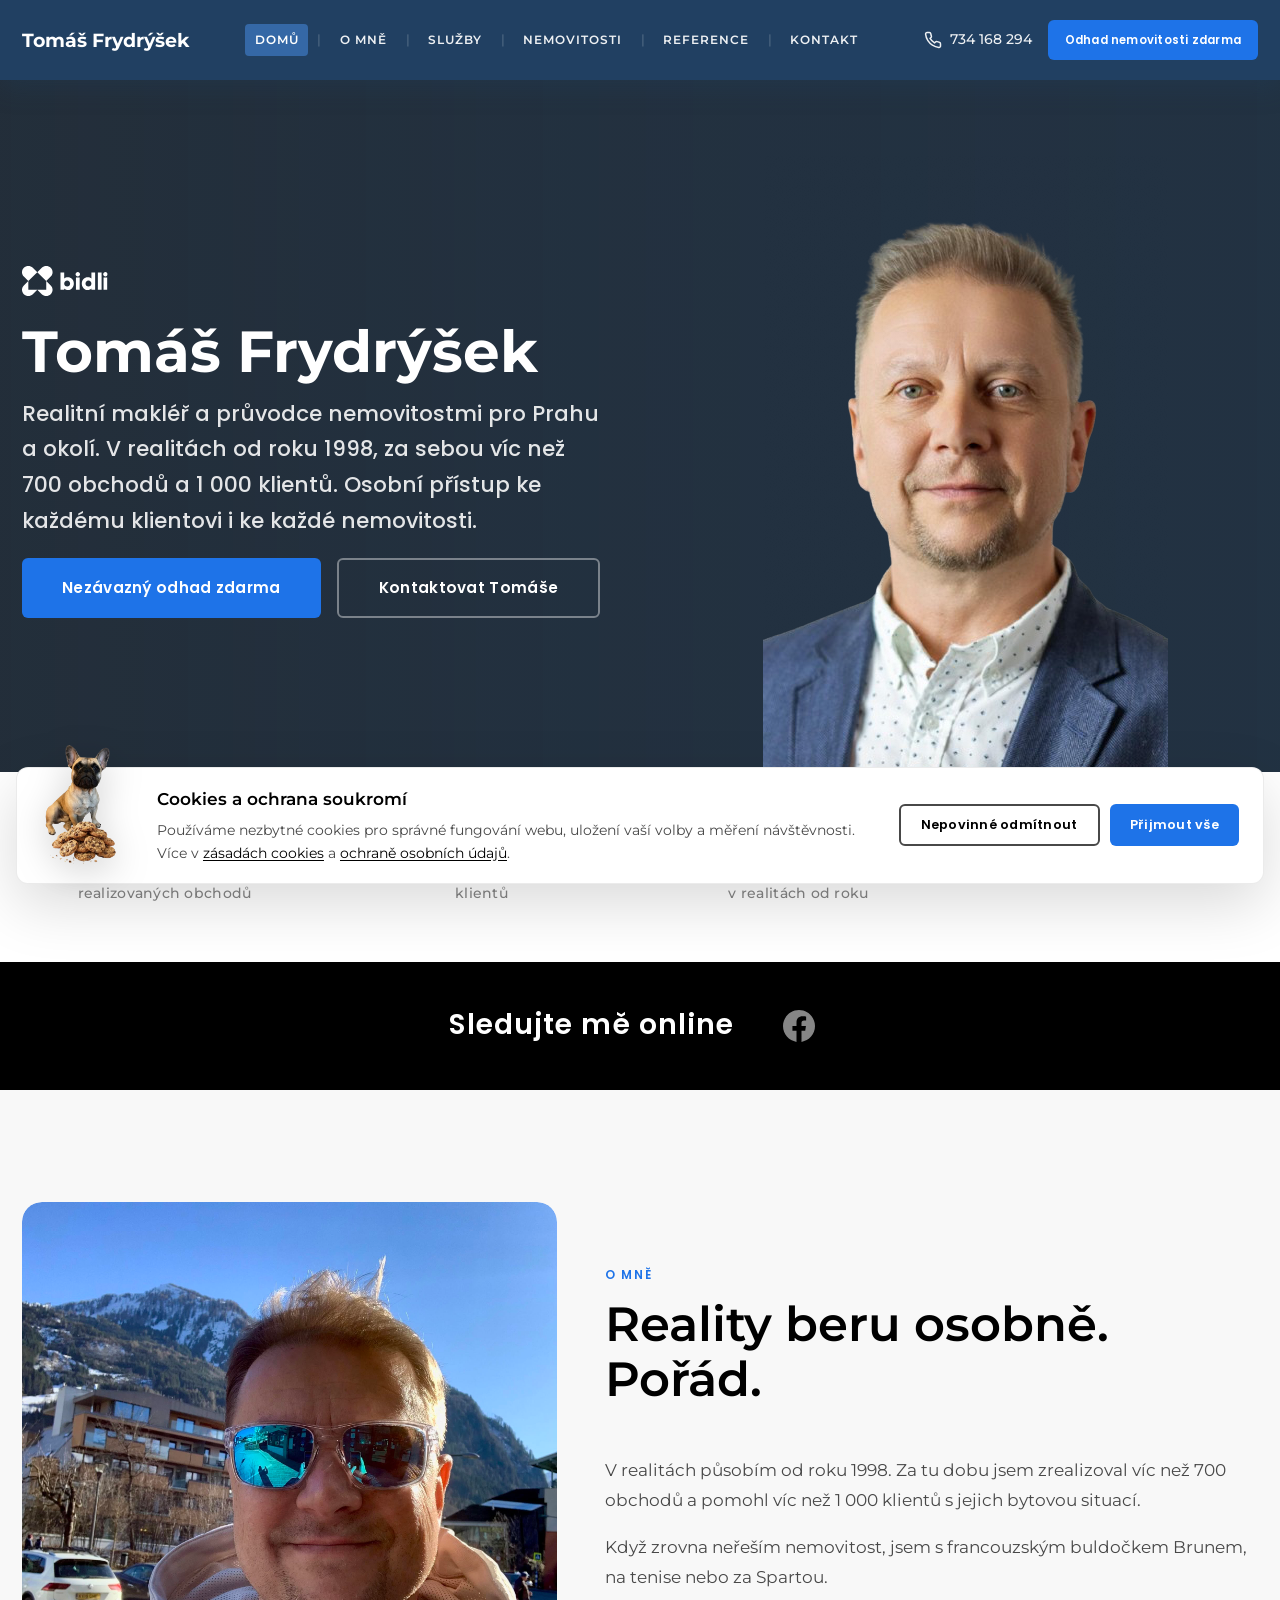
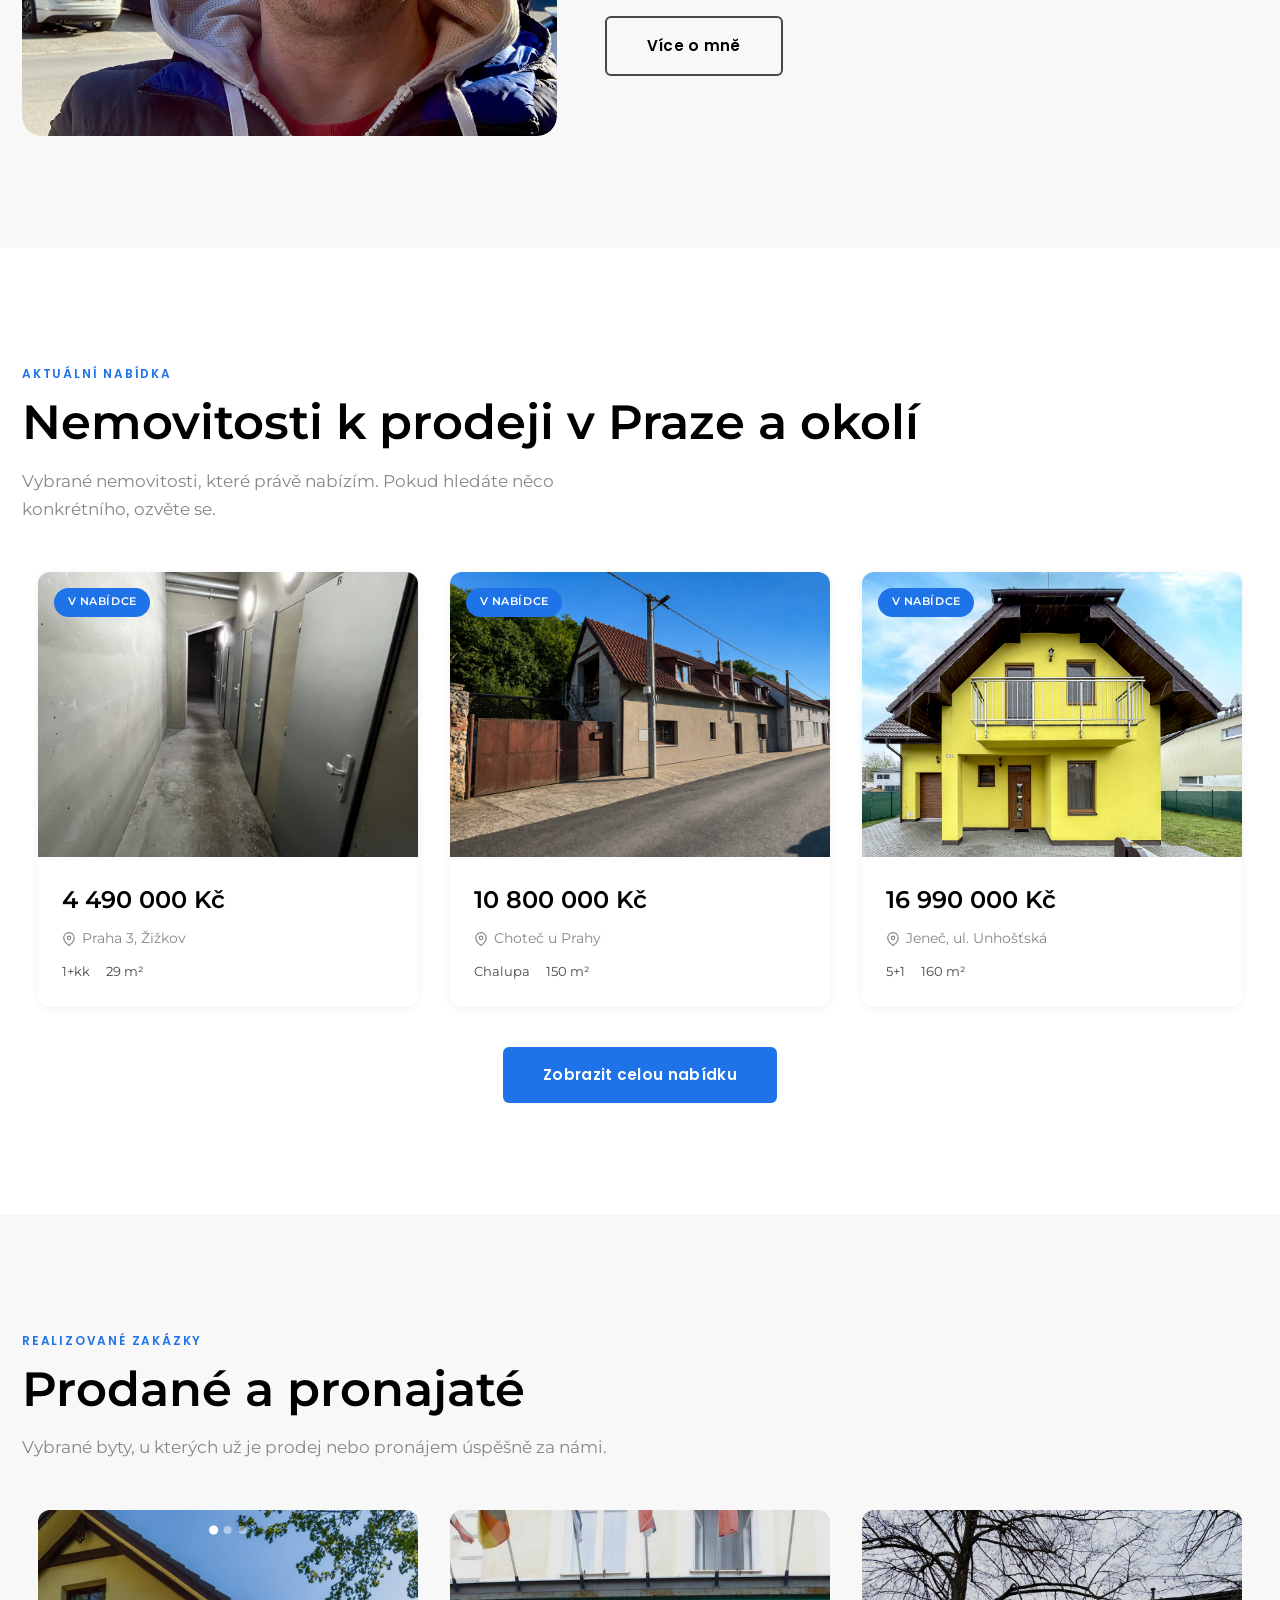
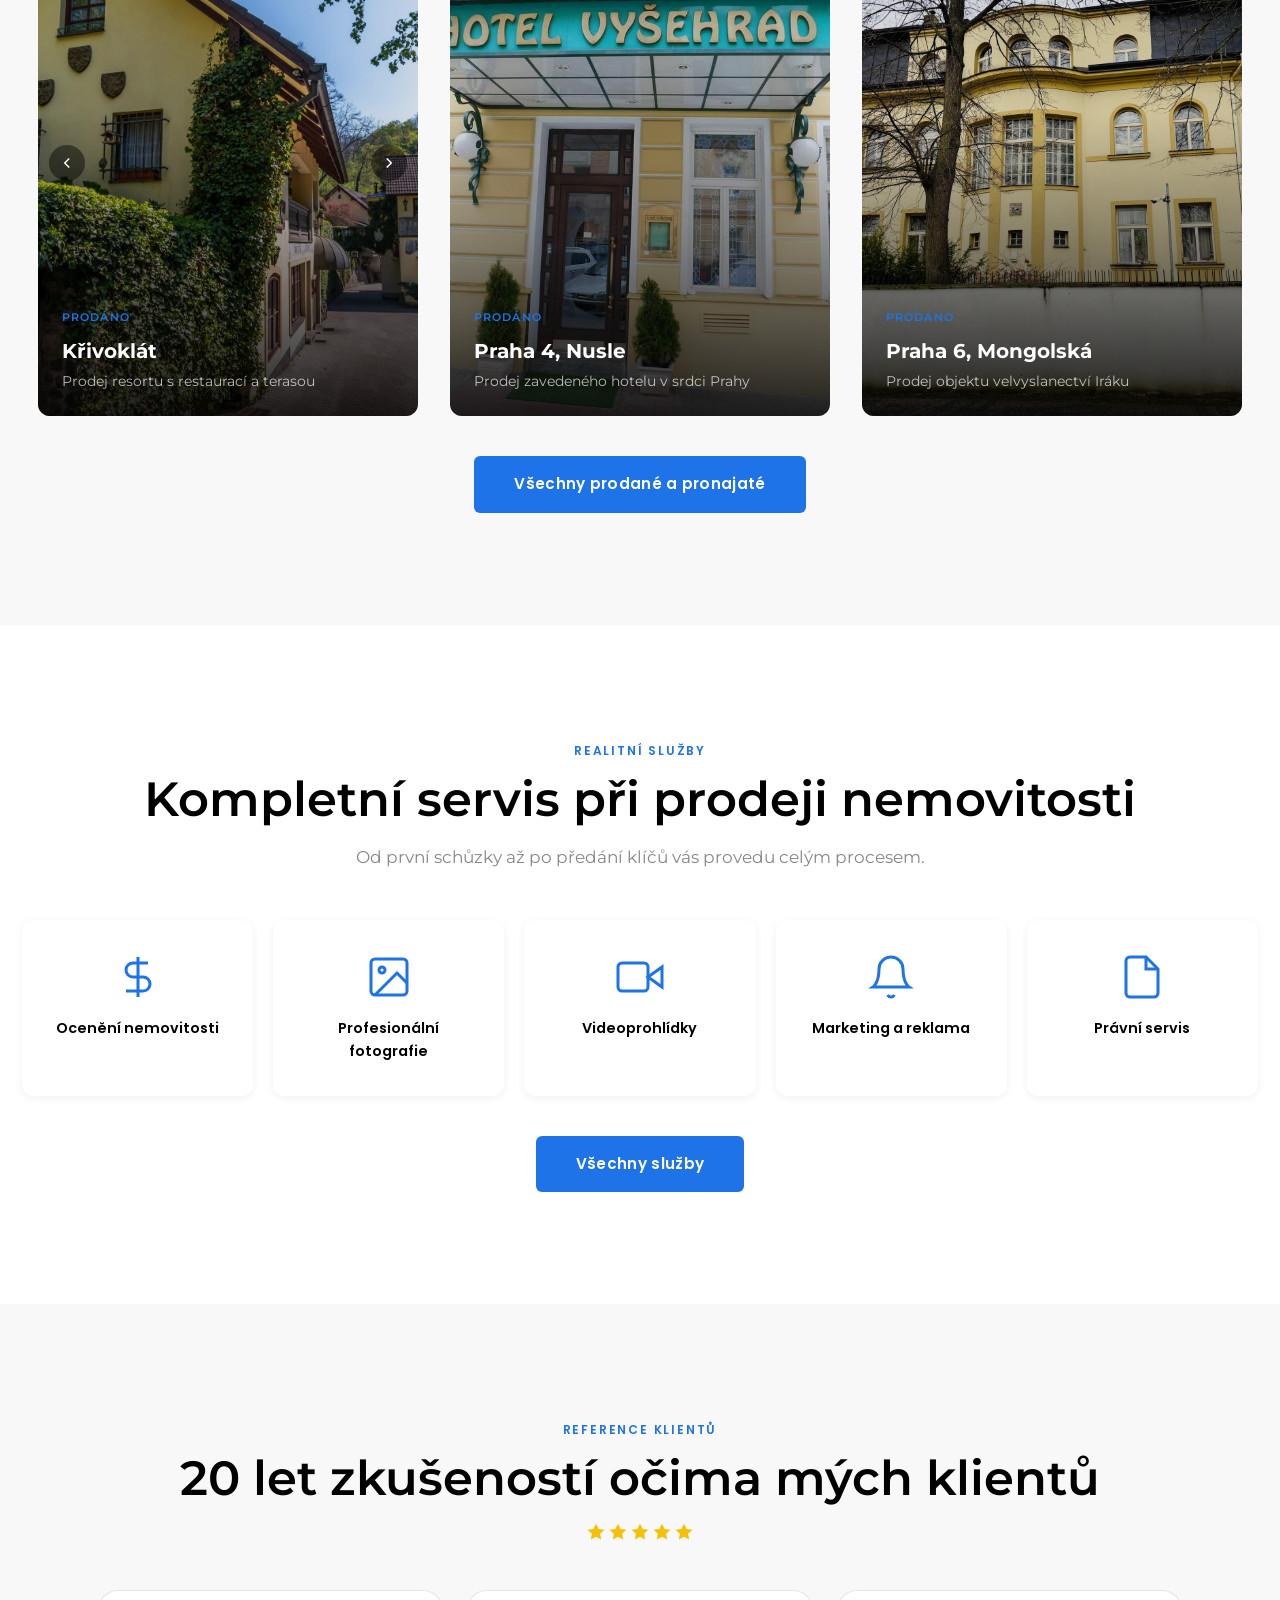
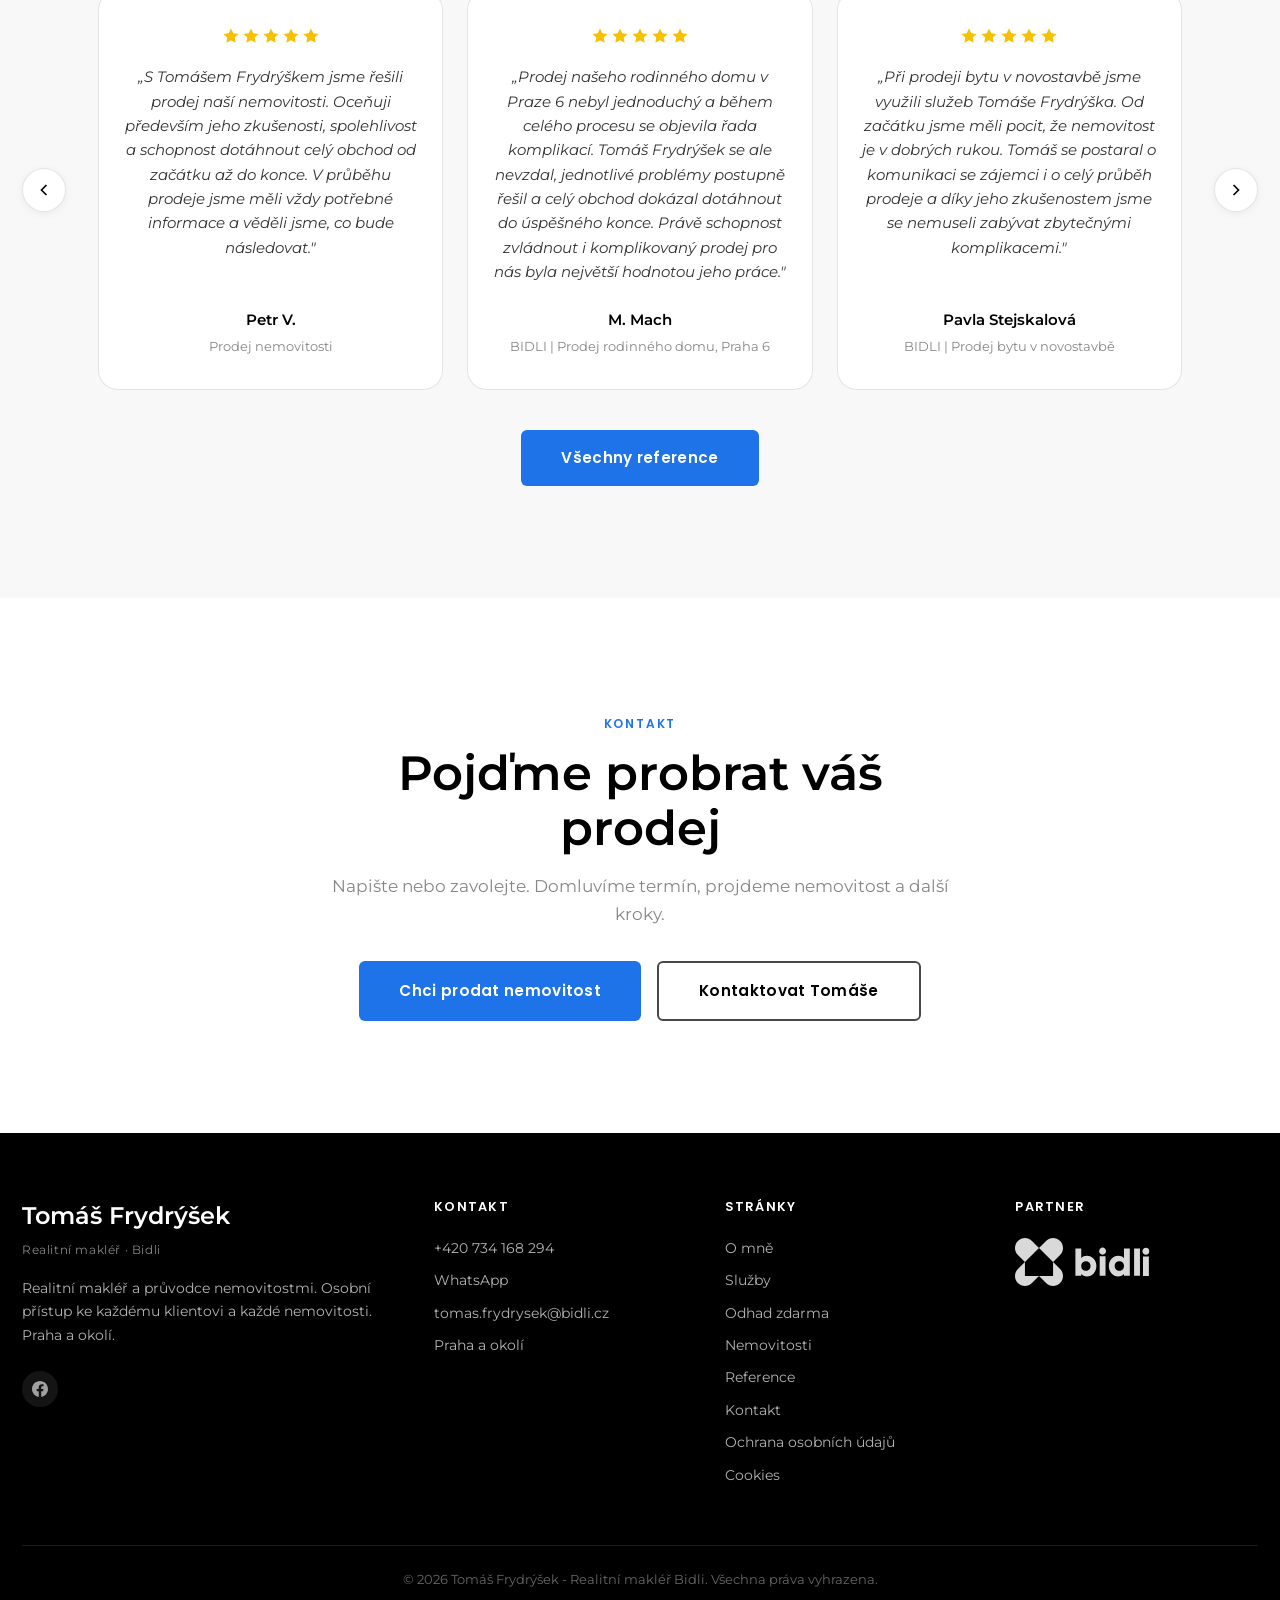
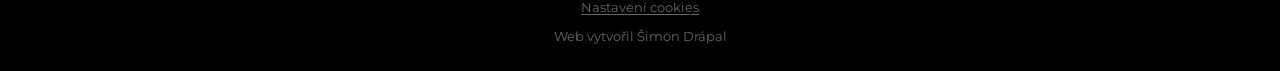
==== commit dda1cd83: "seo + finální dodělání + analýzy" ====
--- a/index.html
+++ b/index.html
@@ -3,11 +3,29 @@
 <head>
   <meta charset="UTF-8">
   <meta name="viewport" content="width=device-width, initial-scale=1.0">
+  <meta name="google-site-verification" content="fpMsoaMRAh7umxALbgxIx-SWEQAb_-VsXe7fS6x5Sq0">
   <link rel="icon" type="image/png" sizes="32x32" href="favicon.png">
   <link rel="shortcut icon" href="favicon.ico">
   <link rel="apple-touch-icon" href="apple-touch-icon.png">
-  <meta name="description" content="Tomáš Frydrýšek - realitní makléř pro Prahu a okolí. V realitách od roku 1998, více než 700 realizovaných obchodů a osobní přístup ke každému klientovi.">
-  <title>Tomáš Frydrýšek | Realitní makléř Praha a okolí</title>
+  <meta name="description" content="Realitní makléř Praha a okolí – Tomáš Frydrýšek. Prodej, pronájem a odhad nemovitosti. V realitách od roku 1998, více než 700 obchodů. Nezávazný odhad zdarma.">
+  <title>Realitní makléř Praha a okolí | Tomáš Frydrýšek</title>
+  <meta name="robots" content="index, follow">
+  <meta name="author" content="Tomáš Frydrýšek">
+  <meta name="theme-color" content="#214062">
+  <link rel="canonical" href="index.html">
+  <link rel="manifest" href="site.webmanifest">
+  <meta property="og:locale" content="cs_CZ">
+  <meta property="og:type" content="website">
+  <meta property="og:site_name" content="Tomáš Frydrýšek">
+  <meta property="og:title" content="Realitní makléř Praha a okolí | Tomáš Frydrýšek">
+  <meta property="og:description" content="Realitní makléř Praha a okolí – Tomáš Frydrýšek. Prodej, pronájem a odhad nemovitosti. V realitách od roku 1998, více než 700 obchodů.">
+  <meta property="og:image" content="images/fotka_frydrysek_uvod.png">
+  <meta property="og:image:alt" content="Tomáš Frydrýšek, realitní makléř Praha a okolí">
+  <meta name="twitter:card" content="summary_large_image">
+  <meta name="twitter:title" content="Realitní makléř Praha a okolí | Tomáš Frydrýšek">
+  <meta name="twitter:description" content="Prodej, pronájem a odhad nemovitosti v Praze a okolí. Osobní přístup, 700+ realizovaných obchodů.">
+  <meta name="twitter:image" content="images/fotka_frydrysek_uvod.png">
+  <link rel="preload" as="image" href="images/fotka_frydrysek_uvod.png">
   <link rel="preconnect" href="https://fonts.googleapis.com">
   <link rel="preconnect" href="https://fonts.gstatic.com" crossorigin>
   <link href="https://fonts.googleapis.com/css2?family=Montserrat:wght@300;400;500;600;700&family=Poppins:wght@300;400;500;600&display=swap" rel="stylesheet">
@@ -17,7 +35,7 @@
   <a href="#main-content" class="skip-link">Přeskočit na obsah</a>
   <div id="site-header"></div>
 
-  <main id="main-content"> 
+  <main id="main-content">
 
     <section class="hero" id="hero" aria-label="Úvodní sekce">
       <div class="hero__bg" aria-hidden="true">
@@ -30,7 +48,7 @@
           <a href="https://www.bidli.cz/specialista/tomas-frydrysek/13862" class="hero__partner" target="_blank" rel="noopener noreferrer">
             <img src="images/logo-bidli-black.svg" alt="Bidli" class="hero__partner-logo" width="180" height="64" loading="eager">
           </a>
-          <h1 class="hero__title">Tomáš Frydrýšek</h1>
+          <h1 class="hero__title">Tomáš Frydrýšek<span class="visually-hidden"> – realitní makléř Praha a okolí</span></h1>
           <p class="hero__subtitle">
             Realitní makléř a průvodce nemovitostmi pro Prahu a okolí.
             V realitách od roku 1998, za sebou víc než 700 obchodů a 1&nbsp;000 klientů.
@@ -42,7 +60,7 @@
           </div>
         </div>
         <div class="hero__video-wrap">
-          <img src="images/fotka_frydrysek_uvod.png" alt="Tomáš Frydrýšek, realitní makléř" class="hero__video" width="750" height="1140">
+          <img src="images/fotka_frydrysek_uvod.png" alt="Tomáš Frydrýšek, realitní makléř Praha a okolí" class="hero__video" width="750" height="1140" fetchpriority="high">
         </div>
       </div>
     </section>
@@ -71,7 +89,7 @@
       <div class="container">
         <div class="preview-about">
           <div class="preview-about__image-wrap reveal">
-            <img src="images/fotka_4.jpg" alt="Tomáš Frydrýšek" class="preview-about__image" loading="lazy" width="2048" height="2048">
+            <img src="images/fotka_4.jpg" alt="Realitní makléř Tomáš Frydrýšek, Praha" class="preview-about__image" loading="lazy" width="2048" height="2048">
           </div>
           <div>
             <div class="section-header reveal">
@@ -90,7 +108,7 @@
       <div class="container">
         <div class="section-header reveal">
           <span class="section-tag">Aktuální nabídka</span>
-          <h2 id="preview-nabidka" class="section-title">Nemovitosti v prodeji</h2>
+          <h2 id="preview-nabidka" class="section-title">Nemovitosti k prodeji v Praze a okolí</h2>
           <p class="section-desc">Vybrané nemovitosti, které právě nabízím. Pokud hledáte něco konkrétního, ozvěte se.</p>
         </div>
         <div class="listings__grid" id="listings-grid" data-limit="3"></div>
@@ -176,6 +194,7 @@
   <div class="toast" id="toast" role="status" aria-live="polite" hidden></div>
 
   <script src="js/partials.js"></script>
+  <script src="js/seo.js" defer></script>
   <script src="js/script.js" defer></script>
 </body>
 </html>
--- a/css/style.css
+++ b/css/style.css
@@ -11,7 +11,8 @@
   --color-gray-dark: #333333;
   --color-gray: #484848;
   --color-gray-light: #868686;
-  --color-navy: #172A46;
+  --color-navy: #214062;
+  --color-navy-active: #3568A6;
   --color-accent: #1E73E8;
   --color-accent-hover: #155FC7;
   --color-accent-rgb: 30, 115, 232;
@@ -248,6 +249,13 @@
   background: var(--color-bg);
 }
 
+.btn:disabled {
+  opacity: 0.65;
+  pointer-events: none;
+  transform: none;
+  box-shadow: none;
+}
+
 .btn--sm {
   padding: 0.625rem 1.25rem;
   font-size: 0.8rem;
@@ -285,13 +293,13 @@
   z-index: 1000;
   height: var(--header-height);
   background: var(--color-navy);
-  box-shadow: 0 8px 24px rgba(23, 42, 70, 0.28);
+  box-shadow: 0 8px 24px rgba(33, 64, 98, 0.28);
   transition: background var(--transition), box-shadow var(--transition);
 }
 
 .header.scrolled {
   background: var(--color-navy);
-  box-shadow: 0 10px 28px rgba(23, 42, 70, 0.4);
+  box-shadow: 0 10px 28px rgba(33, 64, 98, 0.4);
 }
 
 .header__inner {
@@ -377,7 +385,7 @@
 
 .nav__link.active {
   color: var(--color-white);
-  background: #2E5F9A;
+  background: var(--color-navy-active);
 }
 
 .header__actions {
@@ -2469,6 +2477,11 @@
   font-weight: 600;
   letter-spacing: 0.02em;
   color: var(--color-gray);
+}
+
+#estimate-disposition-wrap[hidden],
+#estimate-ownership-coop[hidden] {
+  display: none;
 }
 
 .estimate-radio-list {
@@ -3863,7 +3876,7 @@
 
   .nav__link.active {
     color: var(--color-white);
-    background: #2E5F9A;
+    background: var(--color-navy-active);
   }
 
   .header__phone span {
@@ -4129,6 +4142,7 @@
   height: 26px;
 }
 
+.service-detail h2,
 .service-detail h3 {
   font-family: var(--font-alt);
   font-size: 1.2rem;
@@ -4375,6 +4389,17 @@
   grid-template-columns: 0.9fr 1.1fr;
   gap: clamp(2rem, 5vw, 4rem);
   align-items: center;
+}
+
+.about-story__claim {
+  font-size: clamp(1.7rem, 3.5vw, 2.6rem);
+  font-weight: 700;
+  line-height: 1.2;
+  margin-bottom: 0;
+}
+
+.about-story__content .section-header:has(.about-story__claim) {
+  margin-bottom: 1.5rem;
 }
 
 .about-story__grid--reverse {
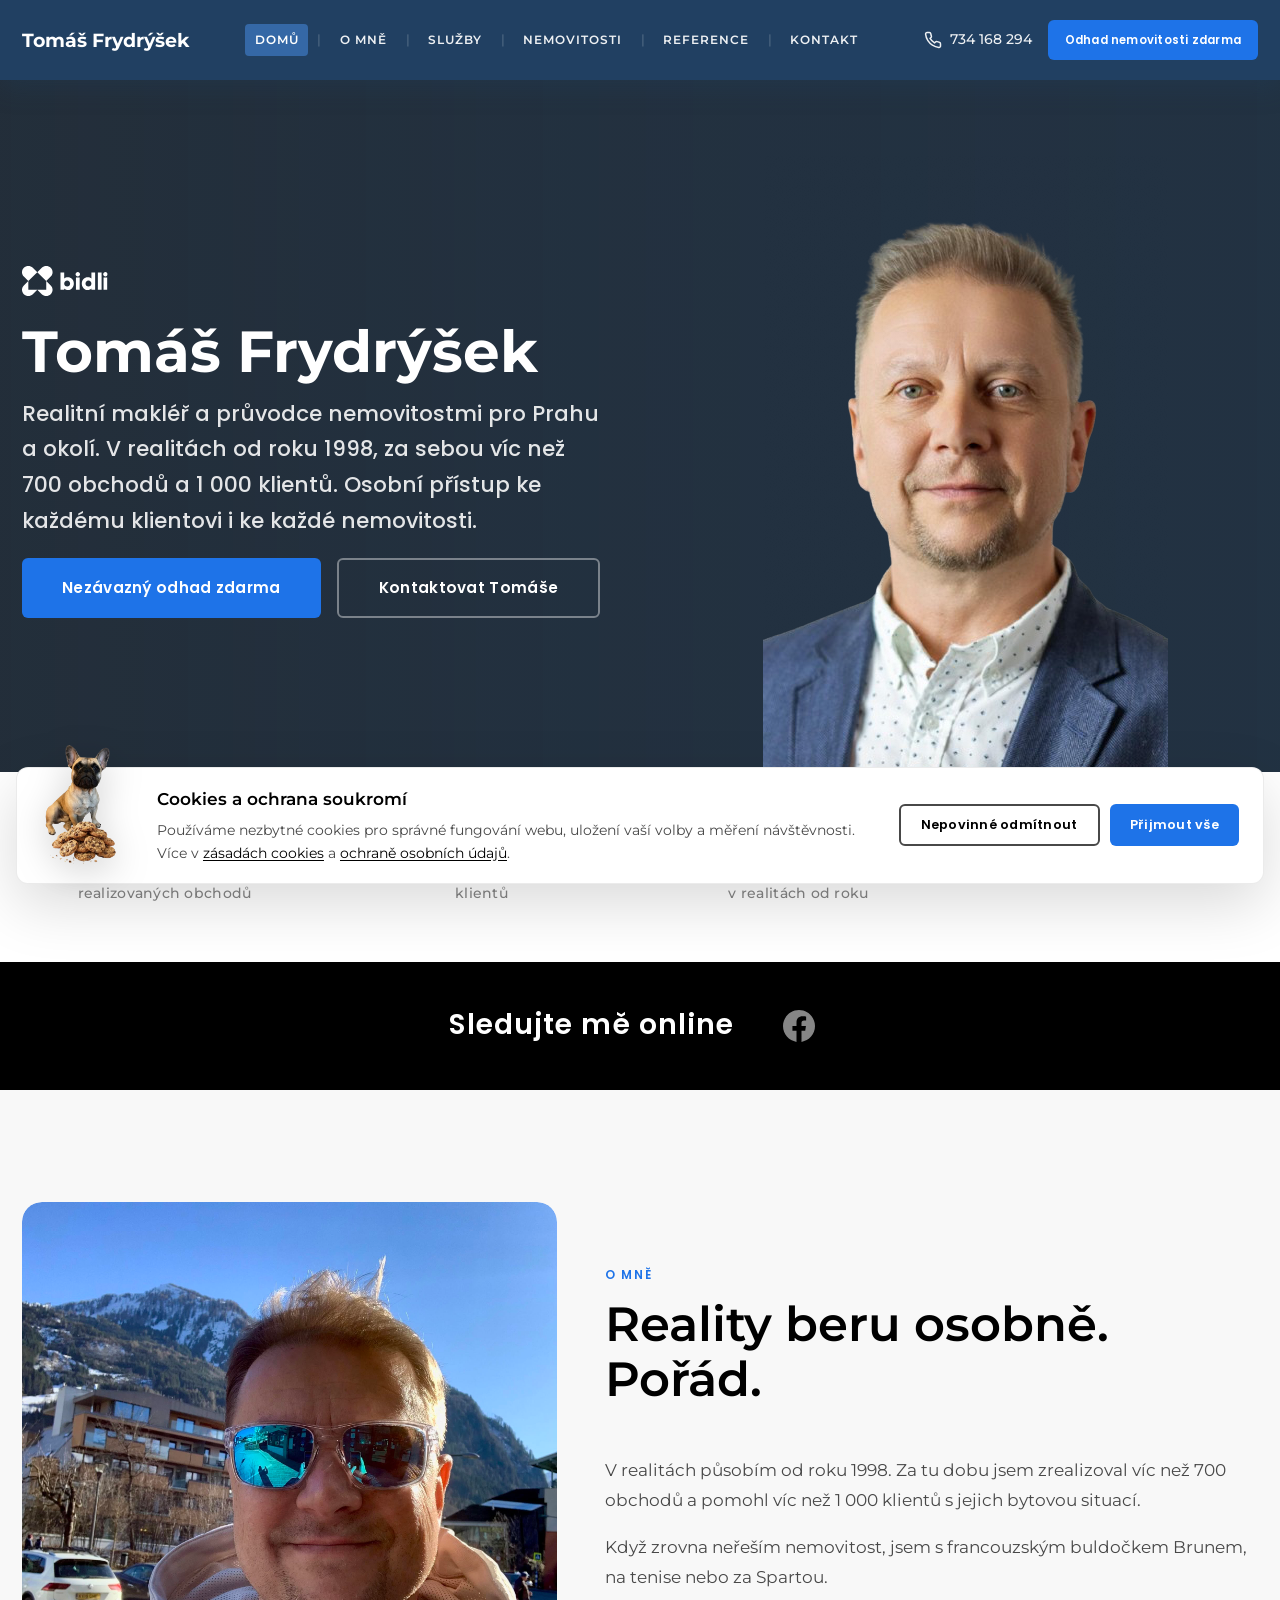
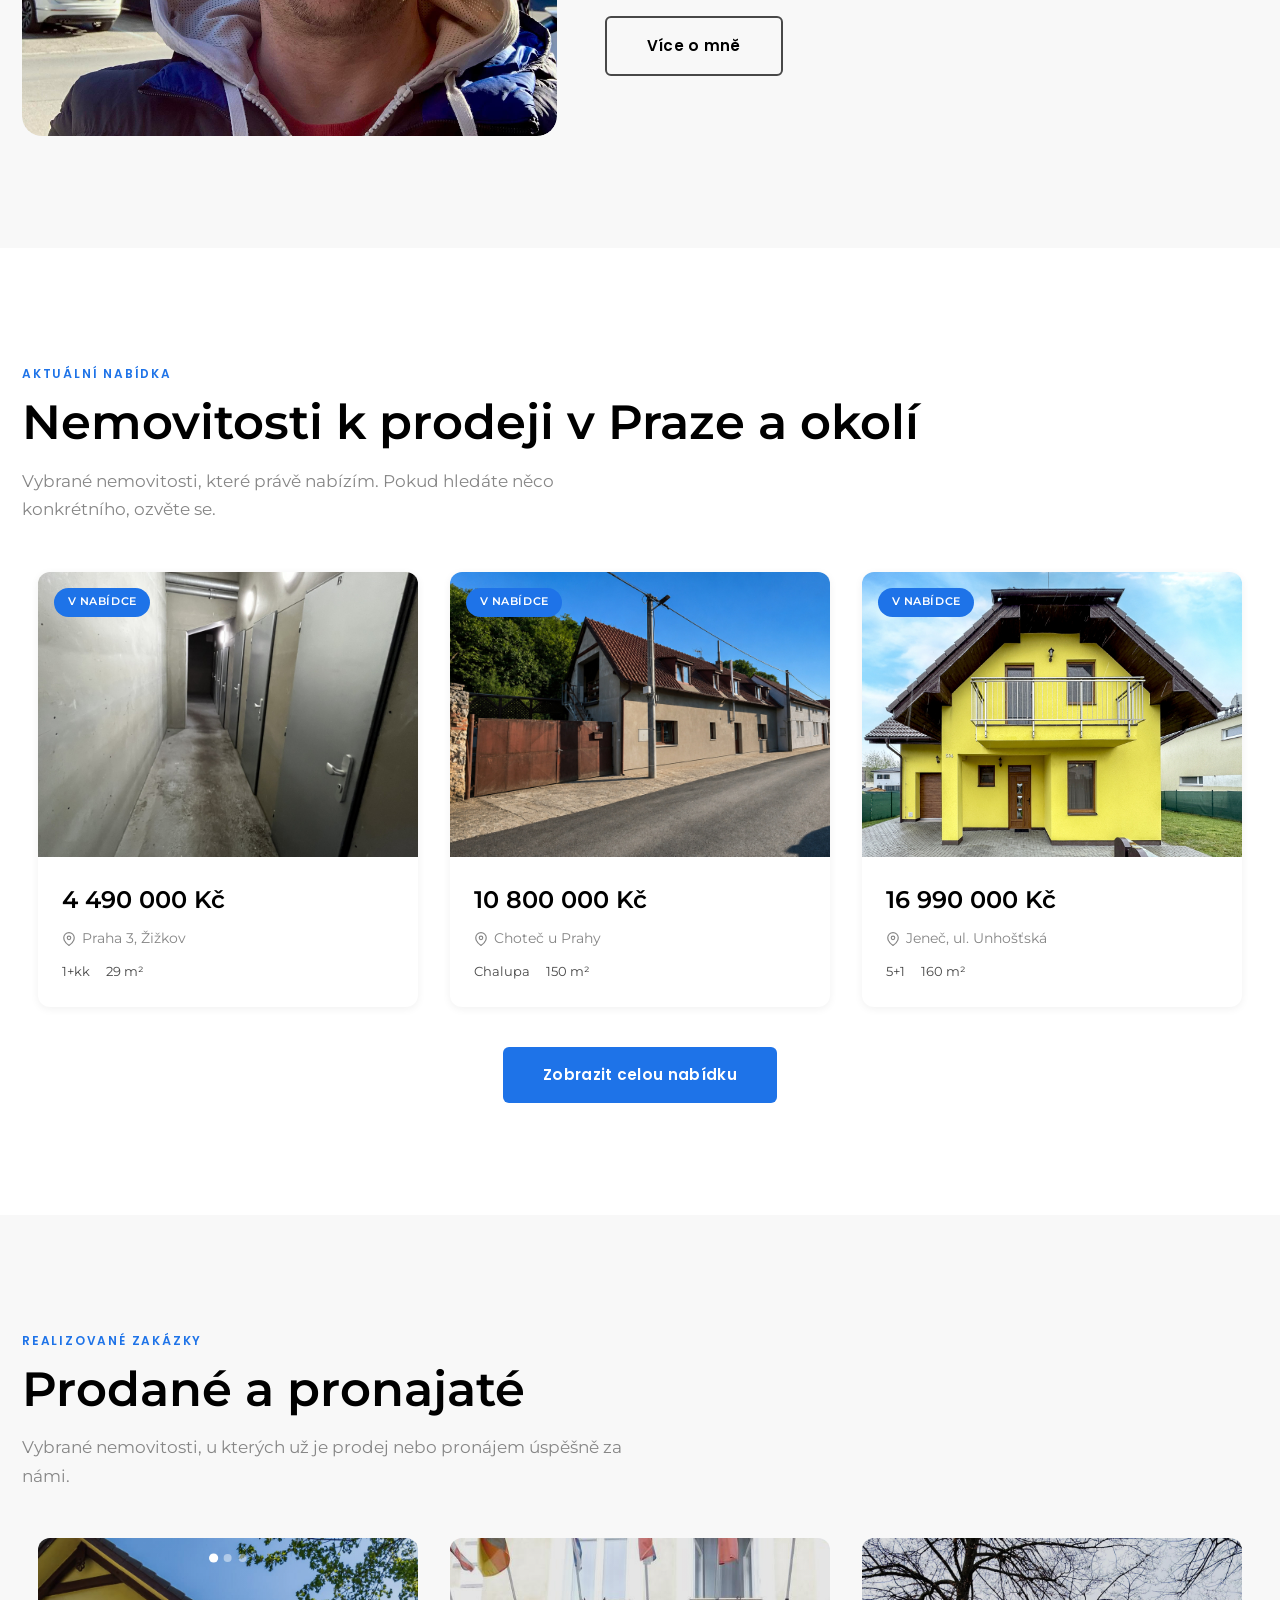
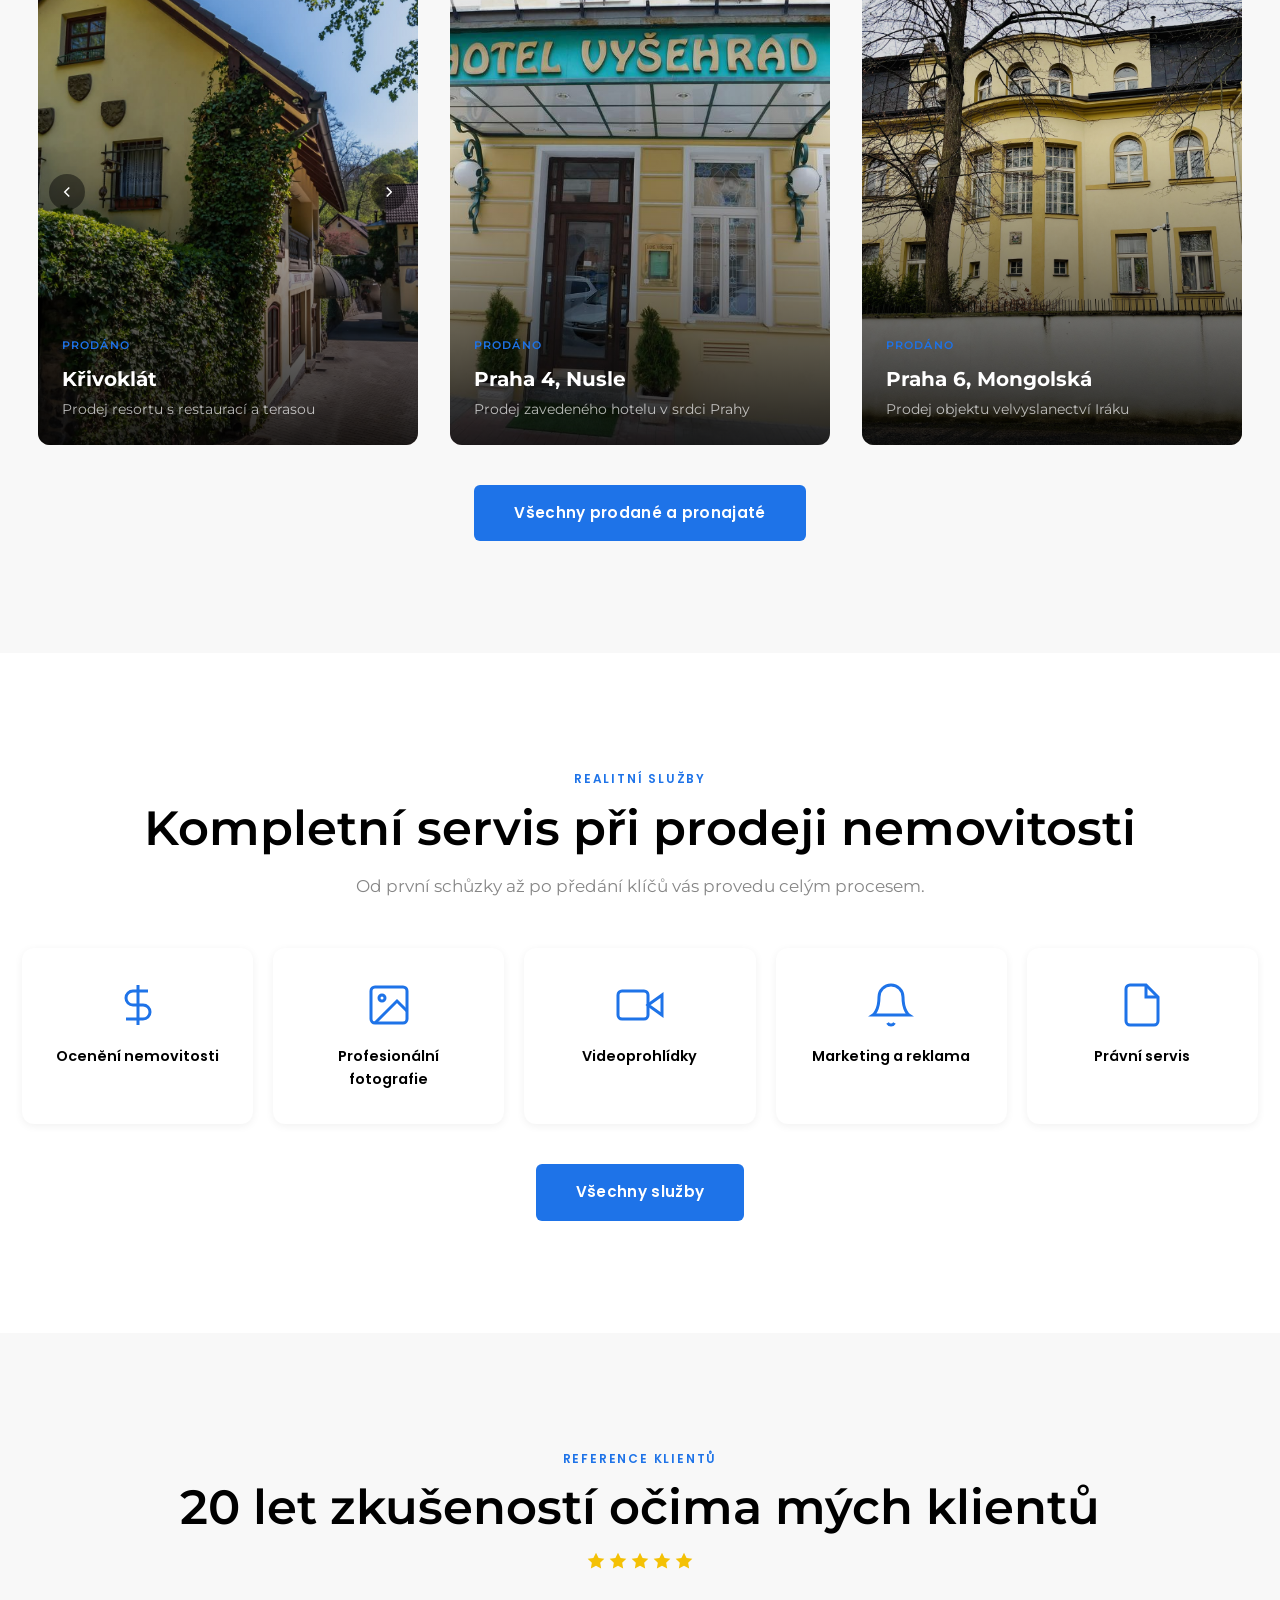
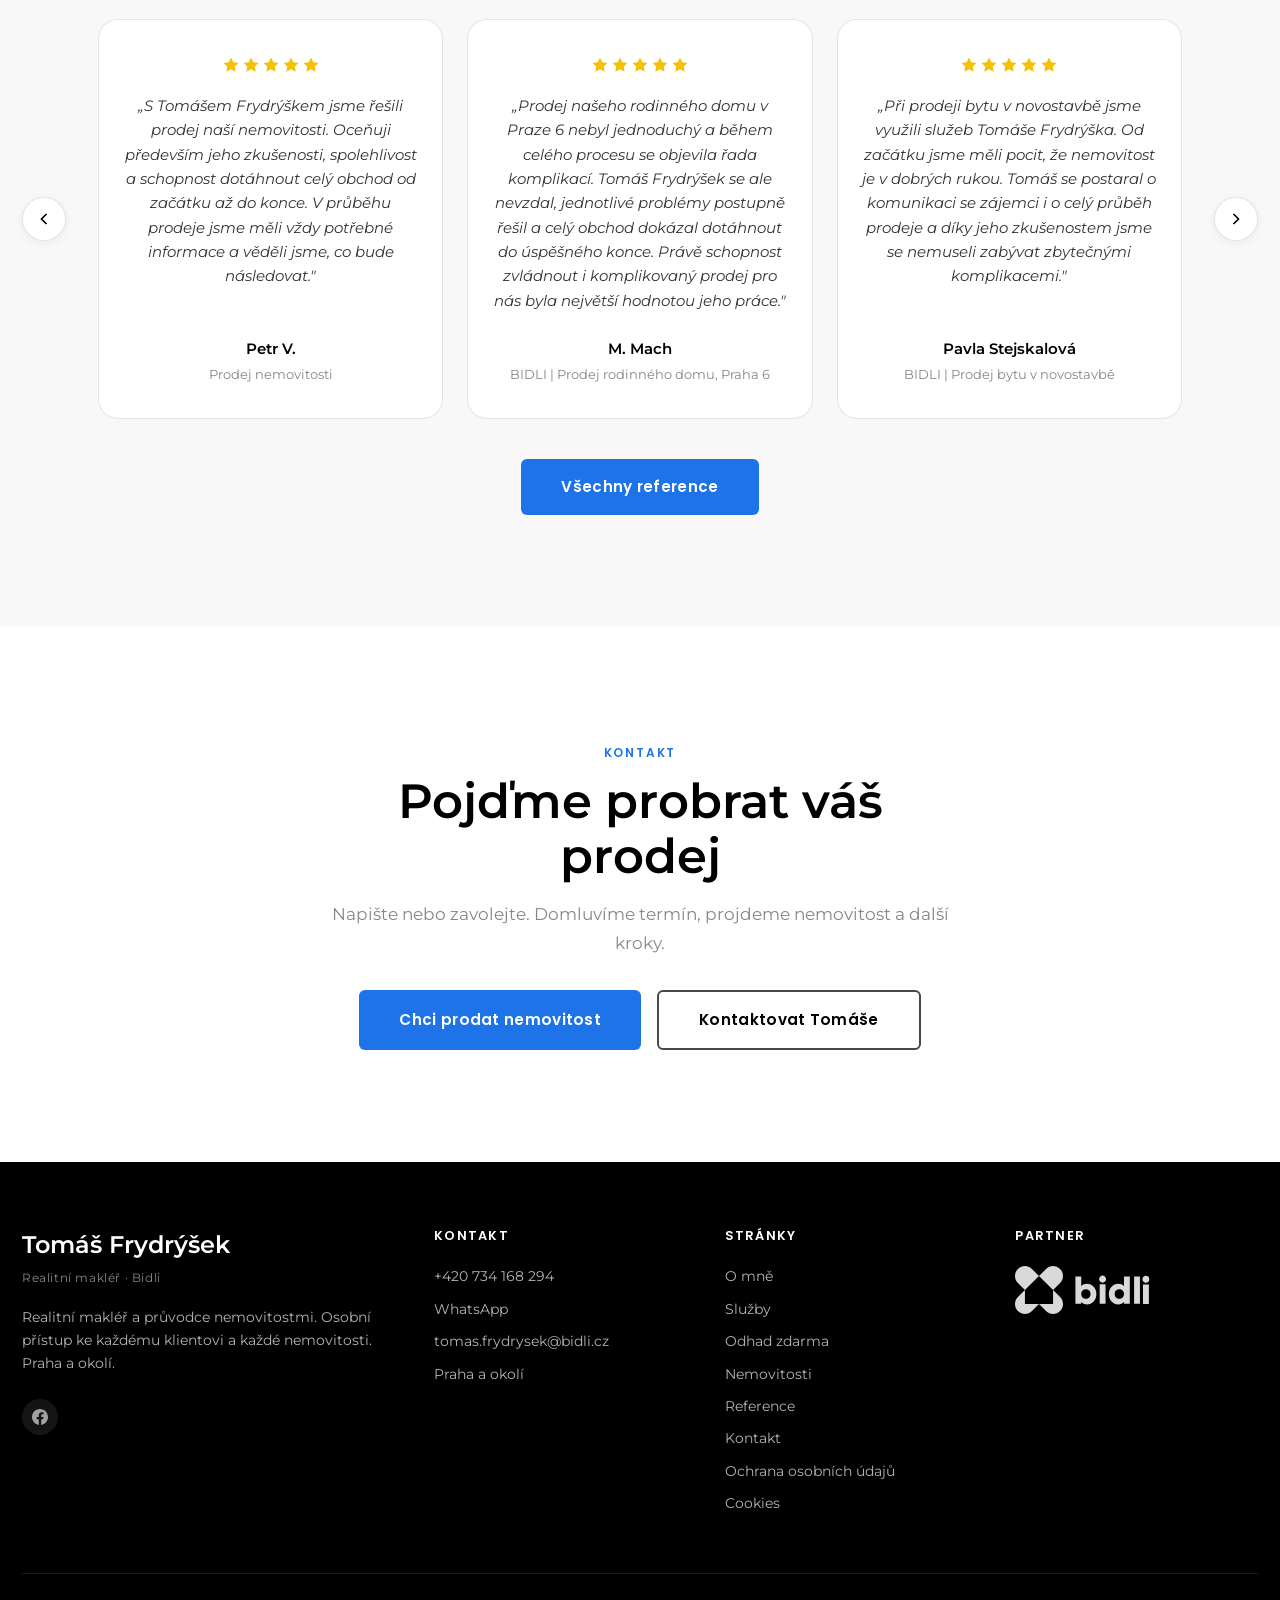
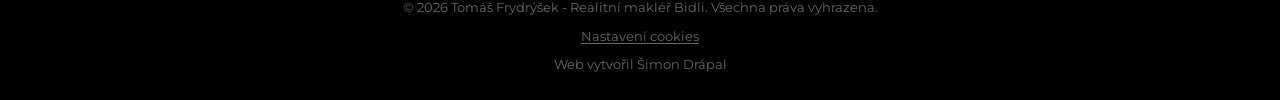
==== commit bd888b06: "upravený obrázek" ====
--- a/index.html
+++ b/index.html
@@ -122,7 +122,7 @@
         <div class="section-header reveal">
           <span class="section-tag">Realizované zakázky</span>
           <h2 id="preview-prodano" class="section-title">Prodané a pronajaté</h2>
-          <p class="section-desc">Vybrané byty, u kterých už je prodej nebo pronájem úspěšně za námi.</p>
+          <p class="section-desc">Vybrané nemovitosti, u kterých už je prodej nebo pronájem úspěšně za námi.</p>
         </div>
         <div class="deals__grid" id="deals-grid" data-limit="3"></div>
         <div class="section-preview__footer reveal"><a href="nemovitosti.html#prodano" class="btn btn--accent btn--lg">Všechny prodané a pronajaté</a></div>
